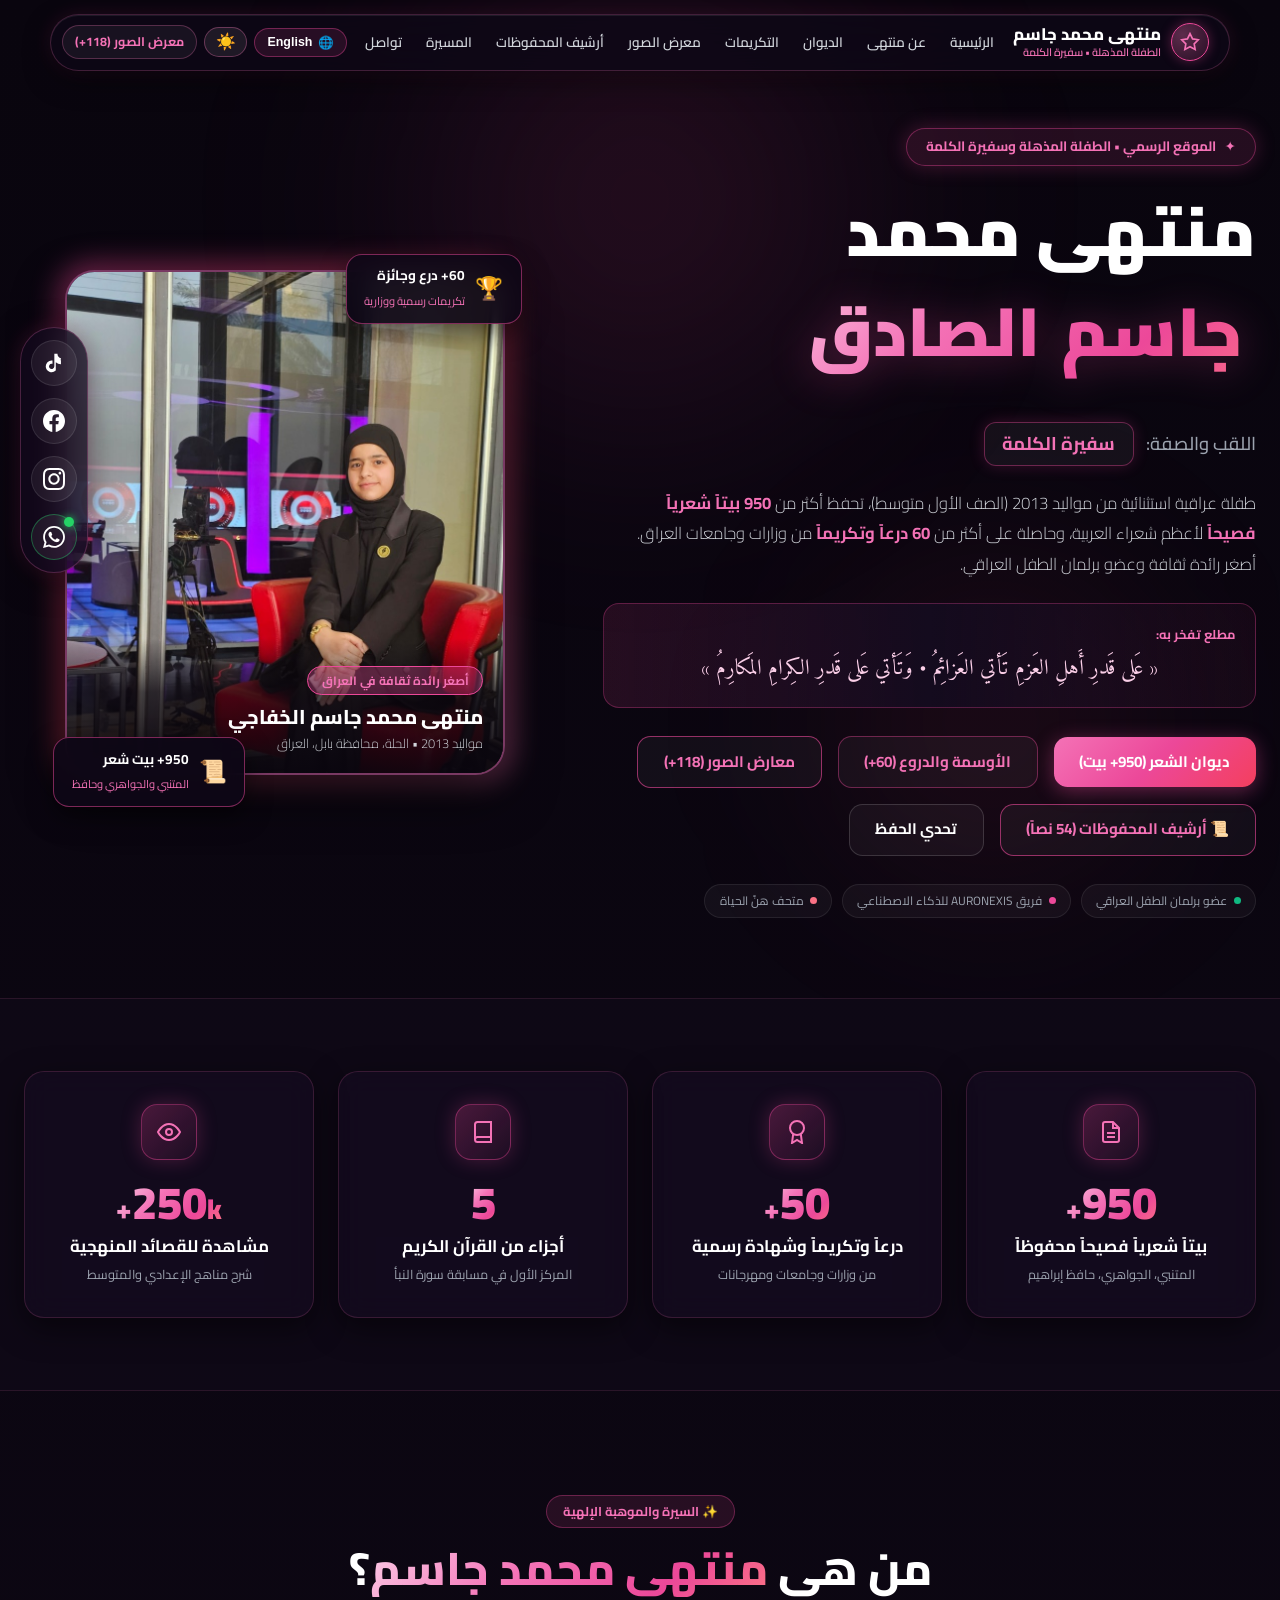
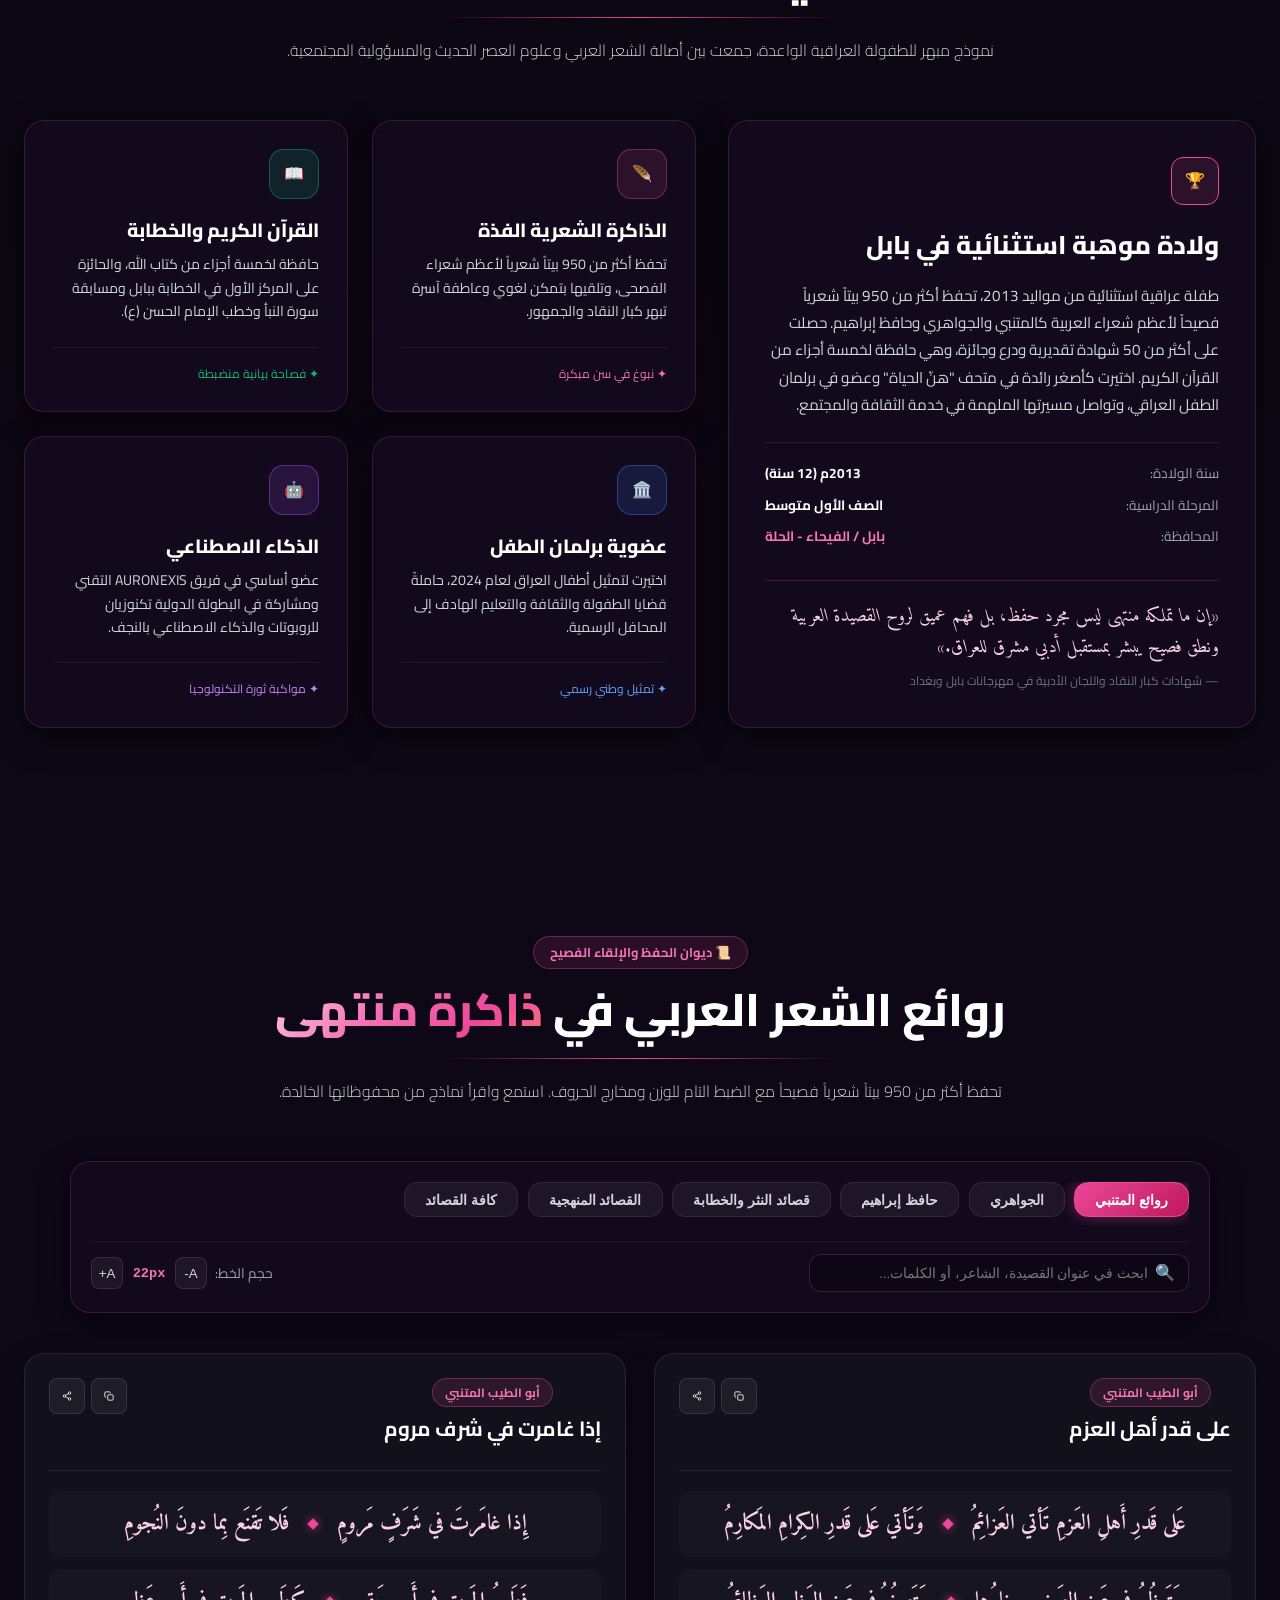
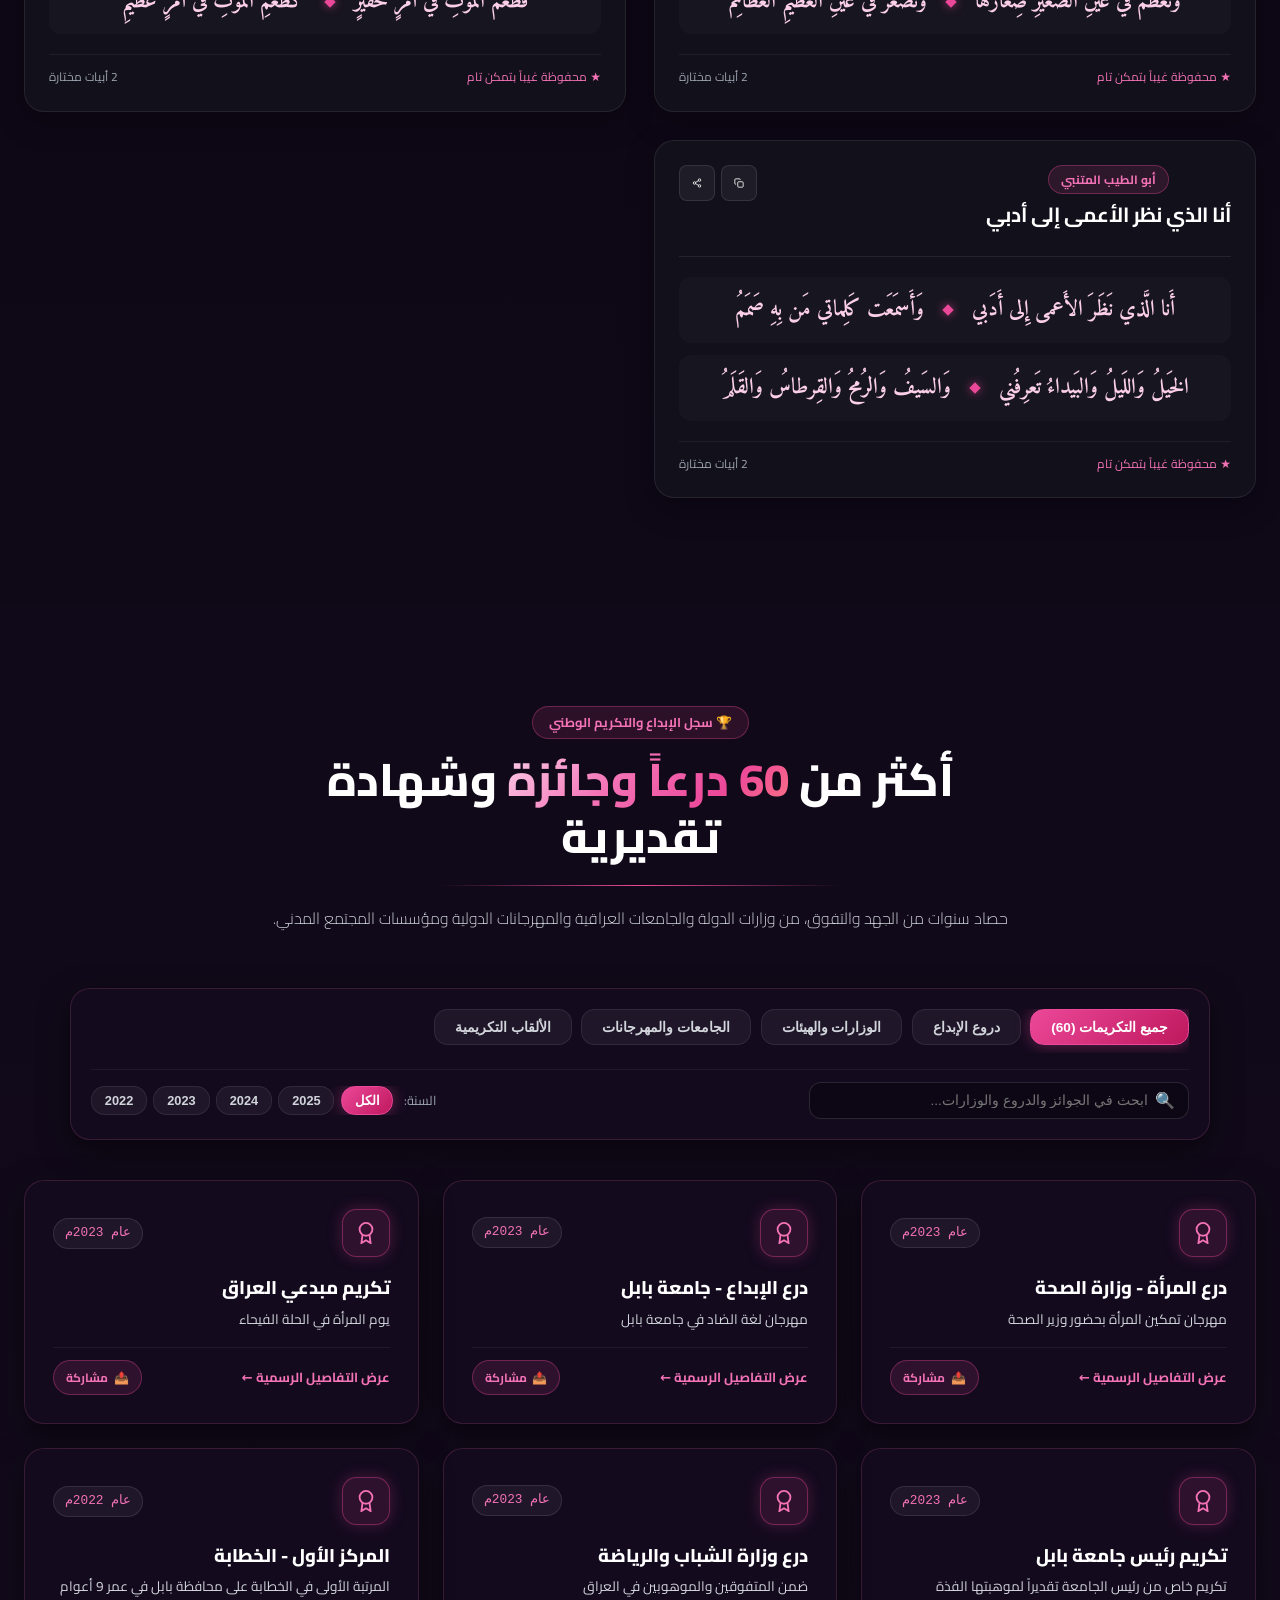
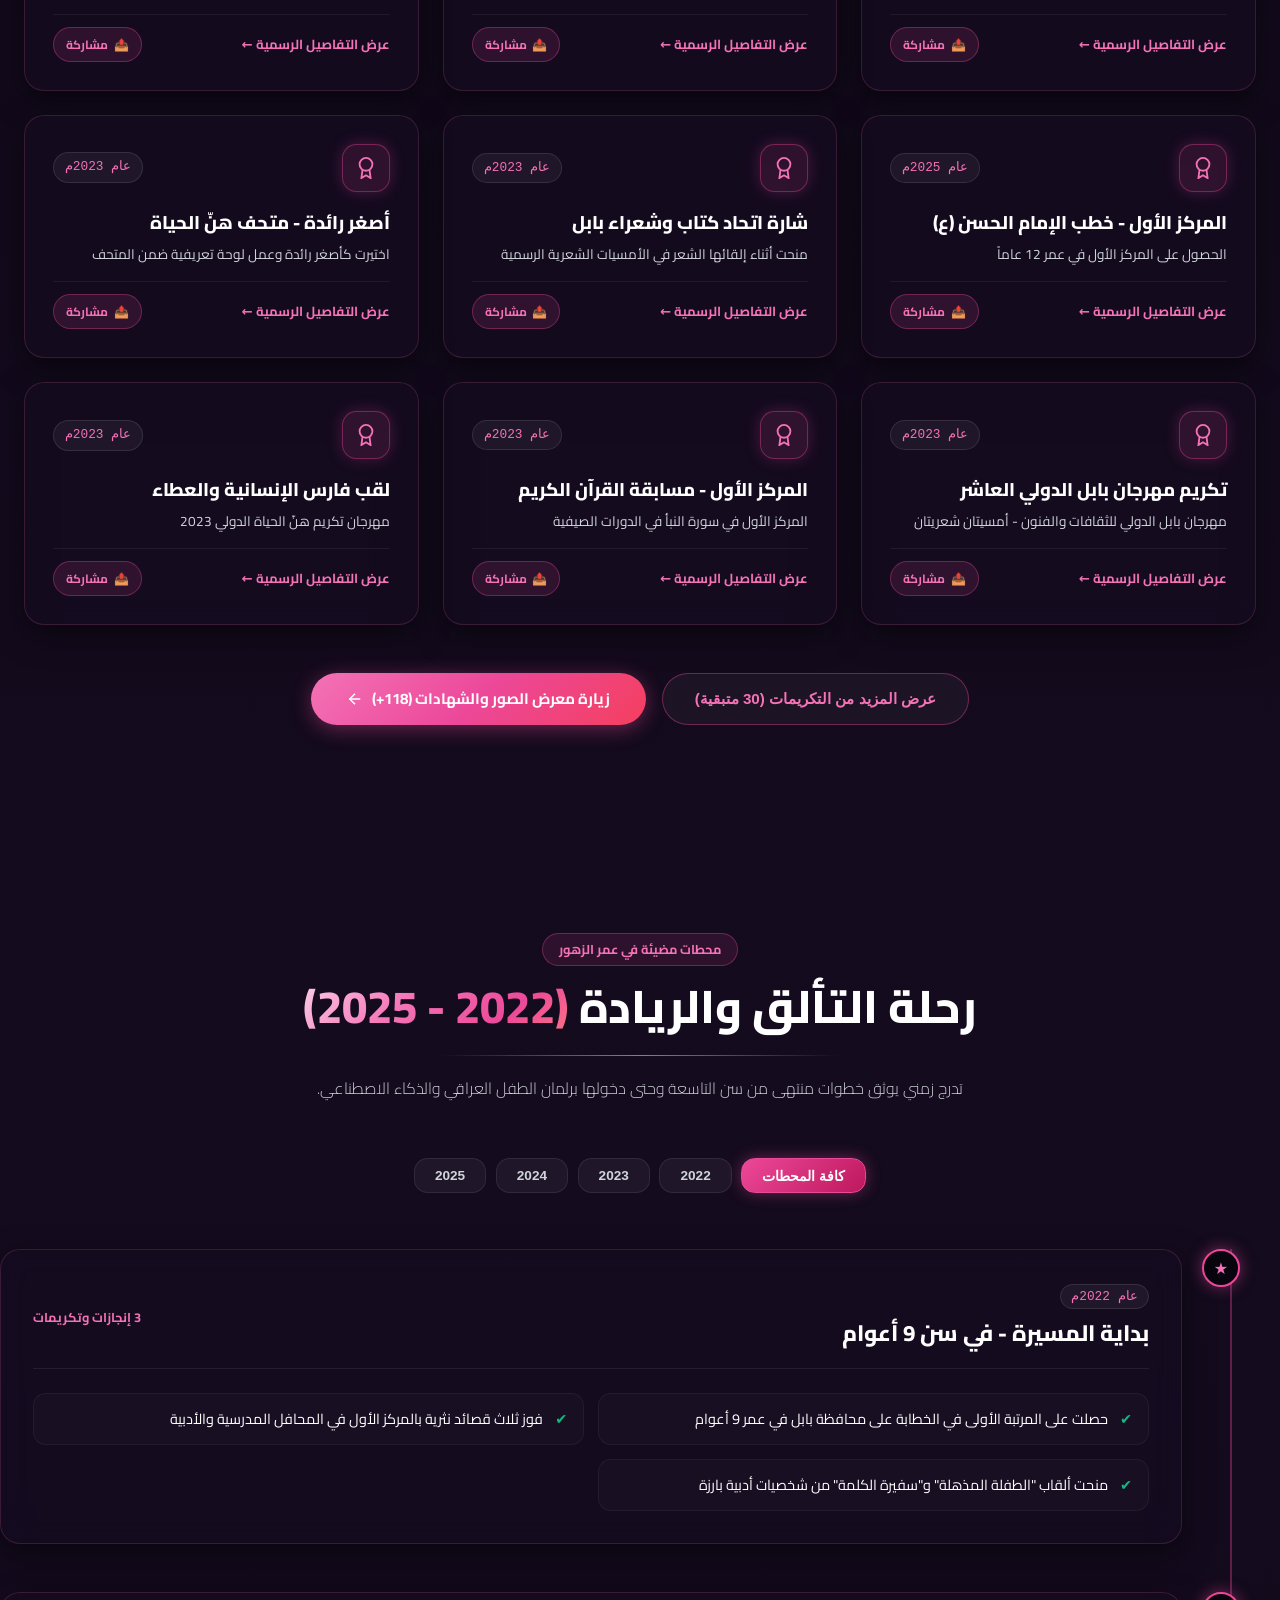
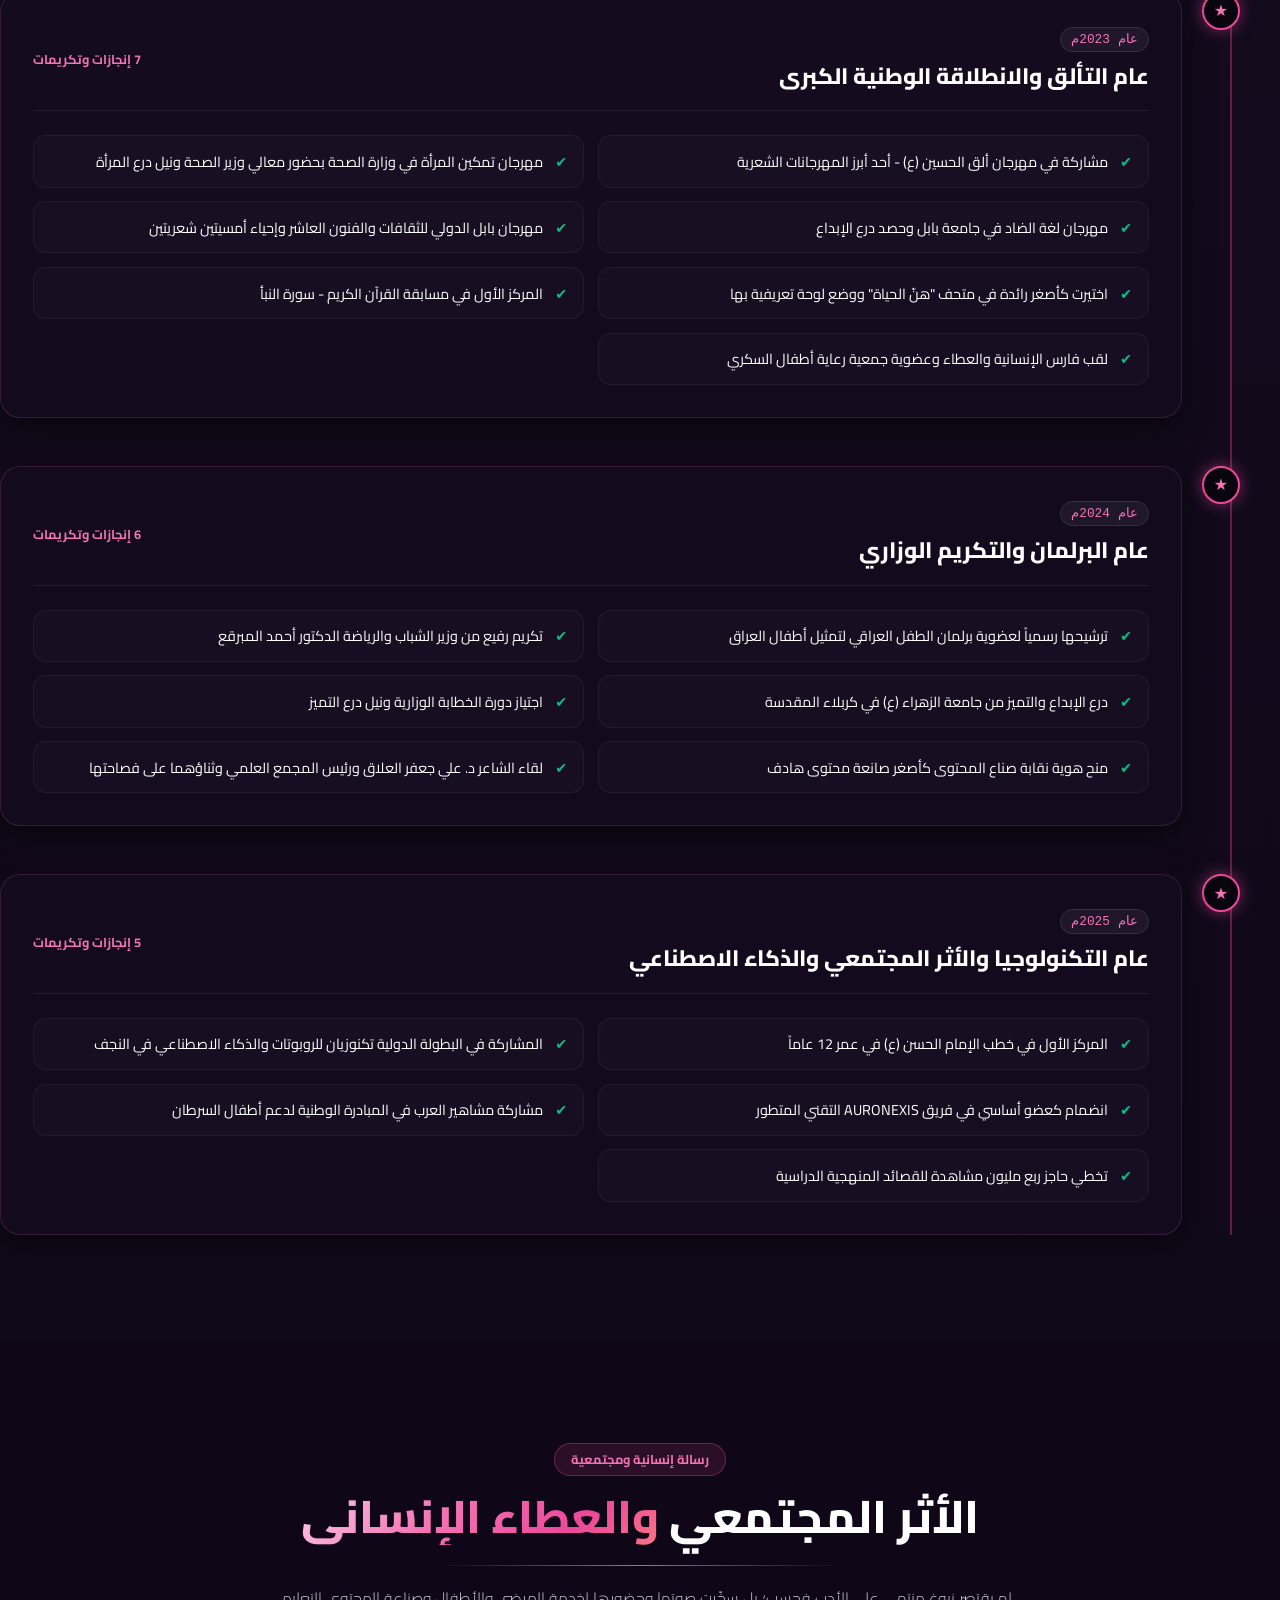
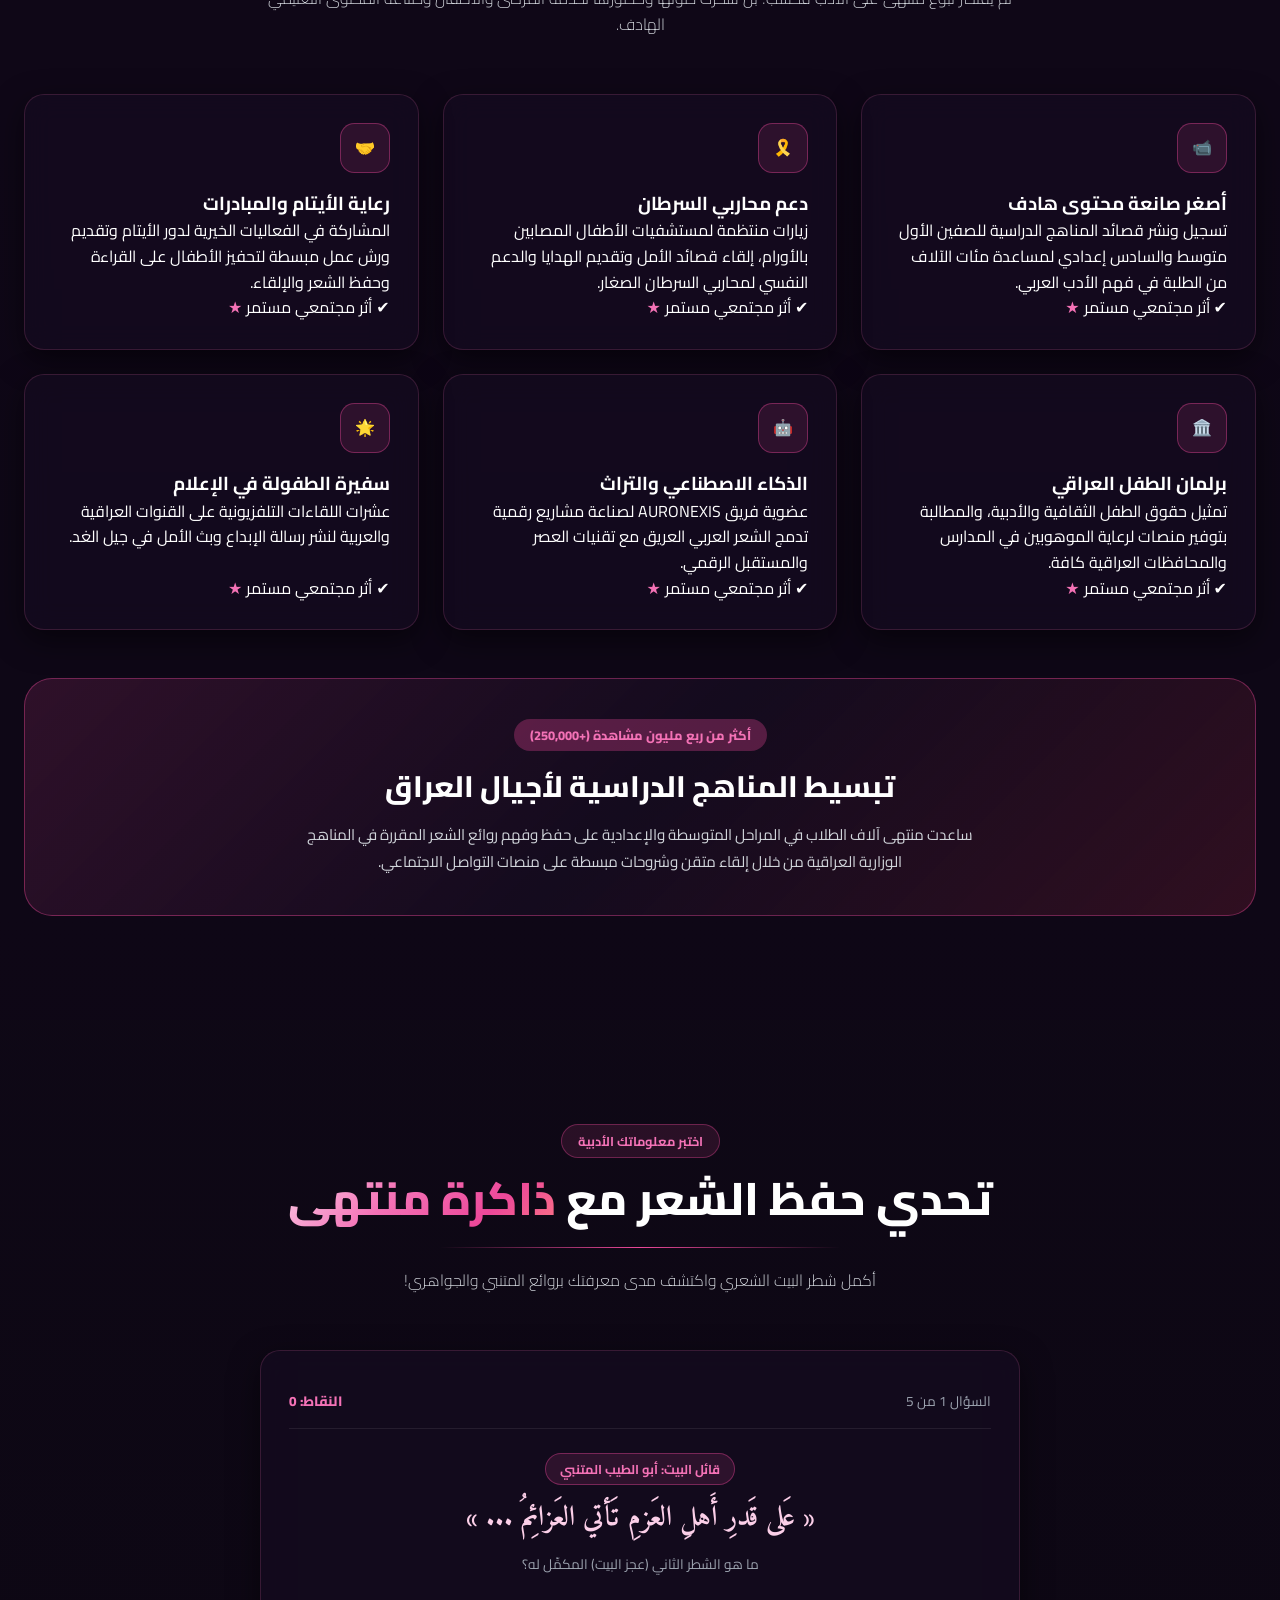
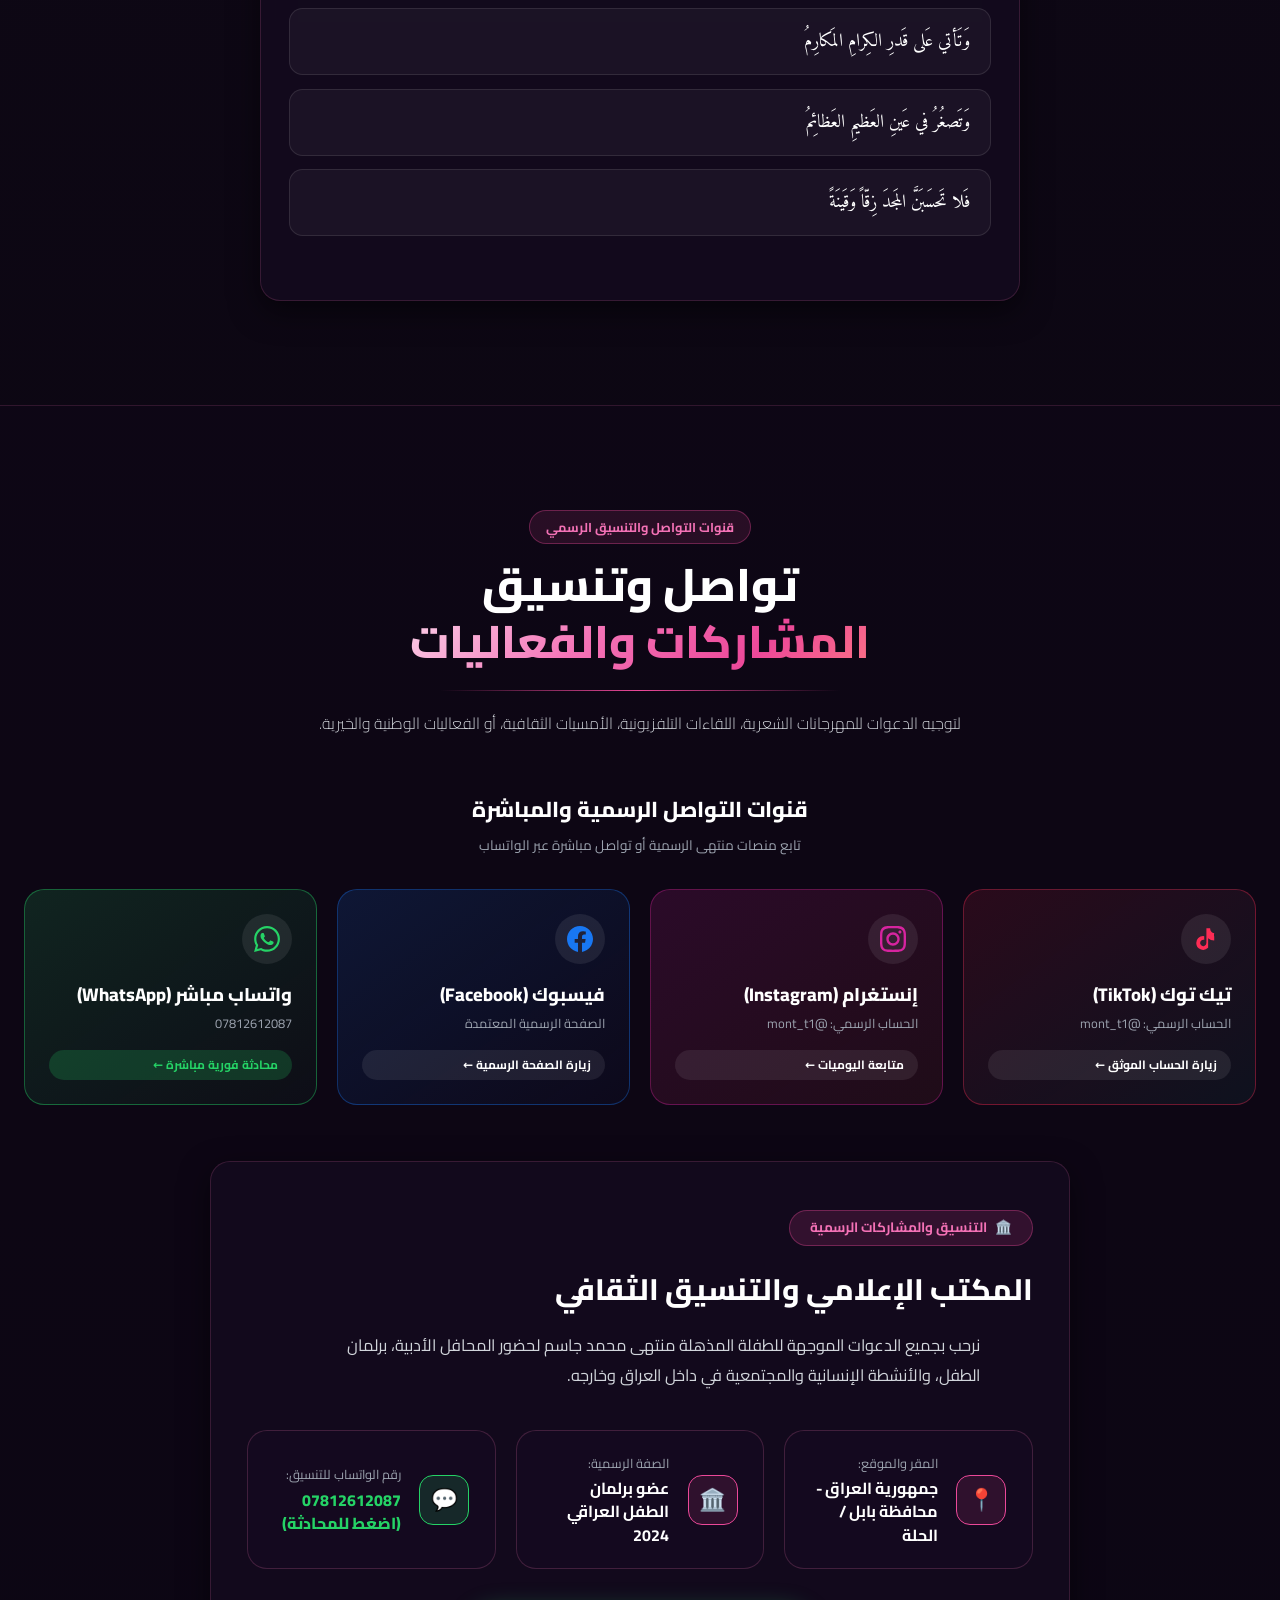
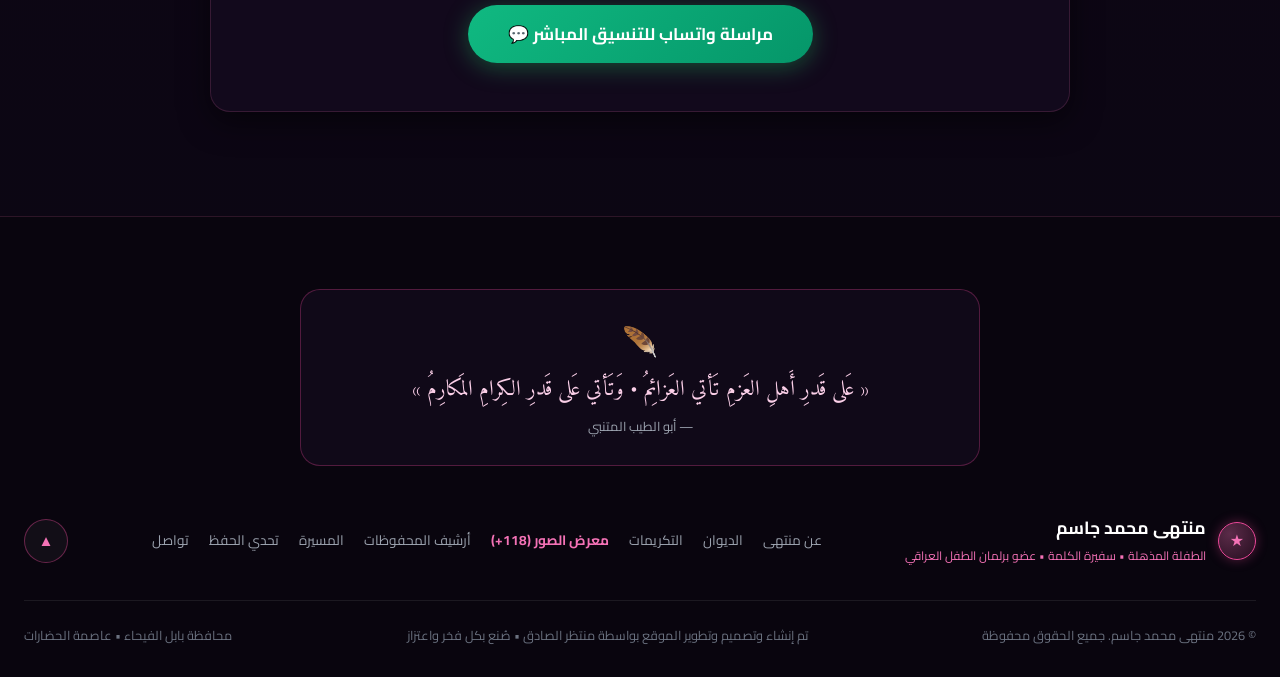
==== index.html @ 086687f8 "Initial commit: Muntaha Mohammed Jasim portfolio website" ====
<!DOCTYPE html>
<html lang="ar" dir="rtl">
<head>
  <meta charset="UTF-8" />
  <meta name="viewport" content="width=device-width, initial-scale=1.0" />
  <meta name="theme-color" content="#ec4899" />
  <meta name="description" content="الموقع الرسمي للطفلة المذهلة وسفيرة الكلمة منتهى محمد جاسم - شاعرة ومفصحة وخطيبة وعضو برلمان الطفل العراقي." />
  <title>منتهى محمد جاسم | الطفلة المذهلة وسفيرة الكلمة</title>

  <!-- Google Fonts: Cairo & Amiri -->
  <link rel="preconnect" href="https://fonts.googleapis.com">
  <link rel="preconnect" href="https://fonts.gstatic.com" crossorigin>
  <link href="https://fonts.googleapis.com/css2?family=Amiri:ital,wght@0,400;0,700;1,400;1,700&family=Cairo:wght@300;400;500;600;700;800;900&display=swap" rel="stylesheet">

  <!-- Main Stylesheet (Vanilla CSS) -->
  <link rel="stylesheet" href="./css/style.css" />
</head>
<body>

  <!-- ==========================================
       Sticky / Floating Social Dock (أزرار التواصل الثابتة)
       ========================================== -->
  <aside class="floating-social-dock" aria-label="أزرار التواصل الاجتماعي الثابتة">
    <!-- TikTok -->
    <a href="https://www.tiktok.com/@mont_t1?_r=1&_t=ZS-9B1Lke0ZoxQ" target="_blank" rel="noopener noreferrer" class="social-dock-btn tiktok" aria-label="تيك توك">
      <svg viewBox="0 0 24 24">
        <path d="M19.59 6.69a4.83 4.83 0 0 1-3.77-4.25V2h-3.45v13.67a2.89 2.89 0 0 1-5.2 1.74 2.89 2.89 0 0 1 2.31-4.64c.298-.002.595.042.88.13V9.4a6.33 6.33 0 0 0-1-.08A6.34 6.34 0 0 0 3 15.66a6.34 6.34 0 0 0 10.86 4.43c.04-.04.08-.07.11-.11V11.2a8.16 8.16 0 0 0 5.62 2.21v-3.48a4.85 4.85 0 0 1 0-3.24Z"/>
      </svg>
      <span class="tooltip">تيك توك @mont_t1</span>
    </a>

    <!-- Facebook -->
    <a href="https://www.facebook.com/share/1BedPrKoaZ/" target="_blank" rel="noopener noreferrer" class="social-dock-btn facebook" aria-label="فيسبوك">
      <svg viewBox="0 0 24 24">
        <path d="M24 12.073c0-6.627-5.373-12-12-12s-12 5.373-12 12c0 5.99 4.388 10.954 10.125 11.854v-8.385H7.078v-3.47h3.047V9.43c0-3.007 1.792-4.669 4.533-4.669 1.312 0 2.686.235 2.686.235v2.953H15.83c-1.491 0-1.956.925-1.956 1.874v2.25h3.328l-.532 3.47h-2.796v8.385C19.612 23.027 24 18.062 24 12.073z"/>
      </svg>
      <span class="tooltip">الصفحة الرسمية على فيسبوك</span>
    </a>

    <!-- Instagram -->
    <a href="https://www.instagram.com/mont_t1?vrfl=MWF3cDdweTcxbm1w" target="_blank" rel="noopener noreferrer" class="social-dock-btn instagram" aria-label="إنستغرام">
      <svg viewBox="0 0 24 24">
        <path d="M12 2.163c3.204 0 3.584.012 4.85.07 3.252.148 4.771 1.691 4.919 4.919.058 1.265.069 1.645.069 4.849 0 3.205-.012 3.584-.069 4.849-.149 3.225-1.664 4.771-4.919 4.919-1.266.058-1.644.07-4.85.07-3.204 0-3.584-.012-4.849-.07-3.26-.149-4.771-1.699-4.919-4.92-.058-1.265-.07-1.644-.07-4.849 0-3.204.013-3.583.07-4.849.149-3.227 1.664-4.771 4.919-4.919 1.266-.057 1.645-.069 4.849-.069zm0-2.163c-3.259 0-3.667.014-4.947.072-4.358.2-6.78 2.618-6.98 6.98-.059 1.281-.073 1.689-.073 4.948 0 3.259.014 3.668.072 4.948.2 4.358 2.618 6.78 6.98 6.98 1.281.058 1.689.072 4.948.072 3.259 0 3.668-.014 4.948-.072 4.354-.2 6.782-2.618 6.979-6.98.059-1.28.073-1.689.073-4.948 0-3.259-.014-3.667-.072-4.947-.196-4.354-2.617-6.78-6.979-6.98-1.281-.059-1.69-.073-4.949-.073zm0 5.838c-3.403 0-6.162 2.759-6.162 6.162s2.759 6.163 6.162 6.163 6.162-2.759 6.162-6.163c0-3.403-2.759-6.162-6.162-6.162zm0 10.162c-2.209 0-4-1.79-4-4 0-2.209 1.791-4 4-4s4 1.791 4 4c0 2.21-1.791 4-4 4zm6.406-11.845c-.796 0-1.441.645-1.441 1.44s.645 1.44 1.441 1.44c.795 0 1.439-.645 1.439-1.44s-.644-1.44-1.439-1.44z"/>
      </svg>
      <span class="tooltip">إنستغرام @mont_t1</span>
    </a>

    <!-- WhatsApp -->
    <a href="https://wa.me/9647812612087" target="_blank" rel="noopener noreferrer" class="social-dock-btn whatsapp" aria-label="واتساب">
      <svg viewBox="0 0 24 24">
        <path d="M.057 24l1.687-6.163c-1.041-1.804-1.588-3.849-1.587-5.946.003-6.556 5.338-11.891 11.893-11.891 3.181.001 6.167 1.24 8.413 3.488 2.245 2.248 3.481 5.236 3.48 8.414-.003 6.557-5.338 11.892-11.893 11.892-1.99-.001-3.951-.5-5.688-1.448l-6.305 1.654zm6.597-3.807c1.676.995 3.276 1.591 5.392 1.592 5.448 0 9.886-4.434 9.889-9.885.002-5.462-4.415-9.89-9.881-9.892-5.452 0-9.887 4.434-9.889 9.884-.001 2.225.651 3.891 1.746 5.634l-.999 3.648 3.742-.981zm11.387-5.464c-.074-.124-.272-.198-.57-.347-.297-.149-1.758-.868-2.031-.967-.272-.099-.47-.149-.669.149-.198.297-.768.967-.941 1.165-.173.198-.347.223-.644.074-.297-.149-1.255-.462-2.39-1.475-.883-.788-1.48-1.761-1.653-2.059-.173-.297-.018-.458.13-.606.134-.133.297-.347.446-.521.151-.172.2-.296.3-.495.099-.198.05-.372-.025-.521-.075-.148-.669-1.611-.916-2.206-.242-.579-.487-.501-.669-.51l-.57-.01c-.198 0-.52.074-.792.372s-1.04 1.016-1.04 2.479 1.065 2.876 1.213 3.074c.149.198 2.095 3.2 5.076 4.487.709.306 1.263.489 1.694.626.712.226 1.36.194 1.872.118.571-.085 1.758-.719 2.006-1.413.248-.695.248-1.29.173-1.414z"/>
      </svg>
      <span class="tooltip">واتساب مباشر (07812612087)</span>
    </a>
  </aside>

  <!-- ==========================================
       Header / Navbar (Modern, Neat & Compact)
       ========================================== -->
  <header class="navbar" id="main-navbar">
    <div class="container nav-container">
      <!-- Brand Logo -->
      <a href="#hero" class="nav-brand">
        <div class="brand-icon">
          <svg width="20" height="20" viewBox="0 0 24 24" fill="none" stroke="currentColor" stroke-width="2">
            <path d="M12 2l3.09 6.26L22 9.27l-5 4.87 1.18 6.88L12 17.77l-6.18 3.25L7 14.14 2 9.27l6.91-1.01L12 2z"></path>
          </svg>
        </div>
        <div>
          <span class="brand-title" data-i18n="brand_title">منتهى محمد جاسم</span>
          <span class="brand-sub" data-i18n="brand_sub">الطفلة المذهلة • سفيرة الكلمة</span>
        </div>
      </a>

      <!-- Desktop Navigation Menu (Neat & Concise) -->
      <nav>
        <ul class="nav-menu">
          <li><a href="#hero" class="nav-link" data-i18n="nav_home">الرئيسية</a></li>
          <li><a href="#about" class="nav-link" data-i18n="nav_about">عن منتهى</a></li>
          <li><a href="#poetry" class="nav-link" data-i18n="nav_poetry">الديوان</a></li>
          <li><a href="#awards" class="nav-link" data-i18n="nav_awards">التكريمات</a></li>
          <li><a href="gallery.html" class="nav-link nav-link-highlight" data-i18n="nav_gallery">معرض الصور</a></li>
          <li><a href="memory.html" class="nav-link" data-i18n="nav_memory">أرشيف المحفوظات</a></li>
          <li><a href="#timeline" class="nav-link" data-i18n="nav_timeline">المسيرة</a></li>
          <li><a href="#contact" class="nav-link" data-i18n="nav_contact">تواصل</a></li>
        </ul>
      </nav>

      <!-- Nav Actions (Theme Toggle, Language Toggle & Drawer) -->
      <div class="nav-actions">
        <button id="mobile-menu-toggle" class="menu-toggle" aria-label="أقسام الموقع" data-i18n-title="nav_sections_btn">
          <svg width="18" height="18" viewBox="0 0 24 24" fill="none" stroke="currentColor" stroke-width="2.2" stroke-linecap="round" stroke-linejoin="round">
            <line x1="3" y1="12" x2="21" y2="12"></line>
            <line x1="3" y1="6" x2="21" y2="6"></line>
            <line x1="3" y1="18" x2="21" y2="18"></line>
          </svg>
          <span class="menu-toggle-label" data-i18n="nav_sections_btn">الأقسام</span>
        </button>
        <button id="lang-toggle-btn" class="nav-control-pill lang-btn" title="تبديل اللغة / Switch Language" data-i18n-title="lang_btn_title">
          <span>🌐</span>
          <span id="lang-label" data-i18n="lang_btn_text">English</span>
        </button>
        <button id="theme-toggle-btn" class="nav-control-pill theme-btn" title="تبديل المظهر (نهاري / ليلي)" aria-label="تبديل الوضع النهاري والليلي">
          <span id="theme-icon">☀️</span>
        </button>
        <a href="gallery.html" class="nav-control-pill quick-gallery-pill" data-i18n="quick_gallery_cta">
          معرض الصور (118+)
        </a>
      </div>
    </div>

    <!-- Mobile Drawer -->
    <div class="mobile-drawer" id="mobile-drawer">
      <div class="mobile-drawer-header">
        <span class="mobile-drawer-title" data-i18n="nav_sections_title">فهرس أقسام الموقع</span>
        <button id="mobile-drawer-close" class="mobile-drawer-close-btn" aria-label="إغلاق القائمة">✕</button>
      </div>
      <a href="#hero" class="nav-link" data-i18n="nav_home">الرئيسية</a>
      <a href="#about" class="nav-link" data-i18n="nav_about">عن منتهى</a>
      <a href="#poetry" class="nav-link" data-i18n="nav_poetry">الديوان</a>
      <a href="#awards" class="nav-link" data-i18n="nav_awards">التكريمات</a>
      <a href="gallery.html" class="nav-link nav-link-highlight" data-i18n="nav_gallery">معرض الصور (118+)</a>
      <a href="memory.html" class="nav-link" data-i18n="nav_memory">أرشيف المحفوظات</a>
      <a href="#timeline" class="nav-link" data-i18n="nav_timeline">المسيرة</a>
      <a href="#impact" class="nav-link" data-i18n="nav_impact">الأثر</a>
      <a href="#quiz" class="nav-link" data-i18n="nav_quiz">تحدي الحفظ</a>
      <a href="#contact" class="nav-link" data-i18n="nav_contact">تواصل</a>
      <div class="mobile-drawer-footer" style="display: flex; gap: 0.5rem; margin-top: 0.75rem; padding-top: 0.75rem; border-top: 1px solid rgba(255,255,255,0.08);">
        <button id="mobile-theme-toggle-btn" class="nav-control-pill theme-btn" style="flex: 1; justify-content: center;">
          <span class="theme-icon">☀️</span>
          <span data-i18n="mobile_theme_label">المظهر</span>
        </button>
        <button id="mobile-lang-toggle-btn" class="nav-control-pill lang-btn" style="flex: 1; justify-content: center;">
          <span>🌐</span>
          <span id="mobile-lang-label">English</span>
        </button>
      </div>
    </div>
  </header>

  <!-- ==========================================
       Hero Section (الواجهة الرئيسية بالصورة الجديدة)
       ========================================== -->
  <section class="hero-section" id="hero">
    <div class="glow-flare glow-flare-1"></div>
    <div class="glow-flare glow-flare-2"></div>

    <div class="container hero-grid">
      <!-- Right Column: Narrative & Hook -->
      <div class="hero-content">
        <div class="hero-badge">
          <span>✦</span>
          <span data-i18n="hero_badge">الموقع الرسمي • الطفلة المذهلة وسفيرة الكلمة</span>
        </div>

        <h1 class="hero-name">
          <span style="display: block;" data-i18n="hero_name_first">منتهى محمد</span>
          <span class="pink-gradient-text hero-title-highlight" style="display: inline-block;">
            <span data-i18n="hero_name_jasim">جاسم</span>
            <span class="name-part-sadiq" data-i18n="hero_name_sadiq">الصادق</span>
          </span>
        </h1>

        <!-- Rotating Title Pill -->
        <div class="title-rotating-box">
          <span style="color: var(--text-gray-400); font-weight: 500;" data-i18n="hero_title_label">اللقب والصفة:</span>
          <span class="rotating-pill" id="rotating-hero-title">الطفلة المذهلة</span>
        </div>

        <p class="hero-narrative" data-i18n="hero_narrative">
          طفلة عراقية استثنائية من مواليد 2013 (الصف الأول متوسط)، تحفظ أكثر من <strong style="color: var(--pink-light);">950 بيتاً شعرياً فصيحاً</strong> لأعظم شعراء العربية، وحاصلة على أكثر من <strong style="color: var(--pink-light);">50 درعاً وتكريماً</strong> من وزارات وجامعات العراق. أصغر رائدة ثقافة وعضو برلمان الطفل العراقي.
        </p>

        <!-- Poetic Hook Box (Audio preview removed per user request) -->
        <div class="verse-hook-box">
          <div class="verse-hook-top">
            <span data-i18n="hero_verse_hook">📜 مطلع تفخر به:</span>
          </div>
          <p class="verse-text-preview font-amiri">
            « عَلى قَدرِ أَهلِ العَزمِ تَأتي العَزائِمُ • وَتَأتي عَلى قَدرِ الكِرامِ المَكارِمُ »
          </p>
        </div>

        <!-- Hero Actions -->
        <div class="hero-cta-group">
          <a href="#poetry" class="btn btn-primary">
            <span data-i18n="hero_btn_poetry">📖 ديوان الشعر (950+ بيت)</span>
          </a>
          <a href="#awards" class="btn btn-outline">
            <span data-i18n="hero_btn_awards">🏆 الأوسمة والدروع (60+)</span>
          </a>
          <a href="gallery.html" class="btn btn-outline" style="border-color: rgba(236,72,153,0.6);">
            <span data-i18n="hero_btn_gallery">🖼️ معارض الصور (118+)</span>
          </a>
          <a href="memory.html" class="btn btn-outline" style="border-color: rgba(236,72,153,0.6);">
            <span data-i18n="hero_btn_memory">📜 أرشيف المحفوظات (54 نصاً)</span>
          </a>
          <a href="#quiz" class="btn btn-outline" style="border-color: rgba(255,255,255,0.15); color: #fff;">
            <span data-i18n="hero_btn_quiz">★ تحدي الحفظ</span>
          </a>
        </div>

        <!-- Micro Badges -->
        <div class="hero-micro-badges">
          <span class="micro-badge"><span class="dot emerald"></span> <span data-i18n="badge_parliament">عضو برلمان الطفل العراقي</span></span>
          <span class="micro-badge"><span class="dot"></span> <span data-i18n="badge_ai">فريق AURONEXIS للذكاء الاصطناعي</span></span>
          <span class="micro-badge"><span class="dot rose"></span> <span data-i18n="badge_museum">متحف هنّ الحياة</span></span>
        </div>
      </div>

      <!-- Left Column: Studio Photo (Hero Image) -->
      <div class="hero-image-wrapper">
        <div class="image-glow-ring"></div>
        <div class="image-frame-card">
          <!-- The New Studio Photo Provided by User -->
          <img src="./muntaha_hero.jpg" alt="منتهى محمد جاسم - الطفلة المذهلة" class="hero-portrait-img" id="hero-img" data-i18n-alt="hero_img_alt" />

          <!-- Bottom Card Badge Overlay -->
          <div class="portrait-overlay-badge">
            <span style="display: inline-block; padding: 0.25rem 0.85rem; border-radius: 9999px; background: rgba(236,72,153,0.3); border: 1px solid var(--pink-primary); color: var(--pink-light); font-size: 0.75rem; font-weight: 700; margin-bottom: 0.35rem;" data-i18n="hero_card_tag">
              أصغر رائدة ثقافة في العراق
            </span>
            <h3 style="font-size: 1.25rem; font-weight: 800; color: #fff;" data-i18n="hero_card_name">منتهى محمد جاسم الخفاجي</h3>
            <p style="font-size: 0.8rem; color: var(--text-gray-300); font-weight: 300;" data-i18n="hero_card_sub">مواليد 2013 • الحلة، محافظة بابل، العراق</p>
          </div>
        </div>

        <!-- Floating Badge Top Right -->
        <div class="floating-achievement top-right">
          <span style="font-size: 1.4rem;">🏆</span>
          <div style="text-align: right;">
            <strong style="display: block; font-size: 0.85rem; color: #fff;" data-i18n="hero_badge_awards">60+ درع وجائزة</strong>
            <span style="font-size: 0.7rem; color: var(--pink-light);" data-i18n="hero_badge_awards_sub">تكريمات رسمية ووزارية</span>
          </div>
        </div>

        <!-- Floating Badge Bottom Left (Positioned lower to prevent overlap) -->
        <div class="floating-achievement bottom-left">
          <span style="font-size: 1.4rem;">📜</span>
          <div style="text-align: right;">
            <strong style="display: block; font-size: 0.85rem; color: #fff;" data-i18n="hero_badge_verses">950+ بيت شعر</strong>
            <span style="font-size: 0.7rem; color: var(--pink-light);" data-i18n="hero_badge_verses_sub">المتنبي والجواهري وحافظ</span>
          </div>
        </div>
      </div>
    </div>
  </section>

  <!-- ==========================================
       Stats Counter Section (الإحصائيات بالأرقام)
       ========================================== -->
  <section class="stats-section" id="stats">
    <div class="container">
      <div class="stats-grid">
        <!-- Stat 1 -->
        <div class="glass-card stat-card">
          <div class="stat-icon-wrapper">
            <svg width="24" height="24" viewBox="0 0 24 24" fill="none" stroke="currentColor" stroke-width="2">
              <path d="M14 2H6a2 2 0 0 0-2 2v16a2 2 0 0 0 2 2h12a2 2 0 0 0 2-2V8z"></path>
              <polyline points="14 2 14 8 20 8"></polyline>
              <line x1="16" y1="13" x2="8" y2="13"></line>
              <line x1="16" y1="17" x2="8" y2="17"></line>
            </svg>
          </div>
          <div class="stat-number pink-gradient-text">
            <span id="stat-num-0">0</span><span class="stat-suffix">+</span>
          </div>
          <h4 class="stat-label" data-i18n="stat_0_label">بيت شعري فصيح محفوظ</h4>
          <p class="stat-sublabel" data-i18n="stat_0_sub">المتنبي، الجواهري، حافظ إبراهيم</p>
        </div>

        <!-- Stat 2 -->
        <div class="glass-card stat-card">
          <div class="stat-icon-wrapper">
            <svg width="24" height="24" viewBox="0 0 24 24" fill="none" stroke="currentColor" stroke-width="2">
              <circle cx="12" cy="8" r="7"></circle>
              <polyline points="8.21 13.89 7 23 12 20 17 23 15.79 13.88"></polyline>
            </svg>
          </div>
          <div class="stat-number pink-gradient-text">
            <span id="stat-num-1">0</span><span class="stat-suffix">+</span>
          </div>
          <h4 class="stat-label" data-i18n="stat_1_label">شهادة تقديرية ودرع وجائزة</h4>
          <p class="stat-sublabel" data-i18n="stat_1_sub">من وزارات وجامعات ومهرجانات</p>
        </div>

        <!-- Stat 3 -->
        <div class="glass-card stat-card">
          <div class="stat-icon-wrapper">
            <svg width="24" height="24" viewBox="0 0 24 24" fill="none" stroke="currentColor" stroke-width="2">
              <path d="M4 19.5A2.5 2.5 0 0 1 6.5 17H20"></path>
              <path d="M6.5 2H20v20H6.5A2.5 2.5 0 0 1 4 19.5v-15A2.5 2.5 0 0 1 6.5 2z"></path>
            </svg>
          </div>
          <div class="stat-number pink-gradient-text">
            <span id="stat-num-2">0</span>
          </div>
          <h4 class="stat-label" data-i18n="stat_2_label">أجزاء من القرآن الكريم</h4>
          <p class="stat-sublabel" data-i18n="stat_2_sub">المركز الأول في مسابقة سورة النبأ</p>
        </div>

        <!-- Stat 4 -->
        <div class="glass-card stat-card">
          <div class="stat-icon-wrapper">
            <svg width="24" height="24" viewBox="0 0 24 24" fill="none" stroke="currentColor" stroke-width="2">
              <path d="M1 12s4-8 11-8 11 8 11 8-4 8-11 8-11-8-11-8z"></path>
              <circle cx="12" cy="12" r="3"></circle>
            </svg>
          </div>
          <div class="stat-number pink-gradient-text">
            <span id="stat-num-3">0</span><span class="stat-suffix">k+</span>
          </div>
          <h4 class="stat-label" data-i18n="stat_3_label">مشاهدة للقصائد المنهجية</h4>
          <p class="stat-sublabel" data-i18n="stat_3_sub">شرح مناهج الإعدادي والمتوسط</p>
        </div>
      </div>
    </div>
  </section>

  <!-- ==========================================
       About & Bio Section (السيرة والموهبة)
       ========================================== -->
  <section class="bio-section" id="about">
    <div class="container">
      <div class="section-header">
        <div class="section-badge" data-i18n="about_badge">✨ السيرة والموهبة الإلهية</div>
        <h2 class="section-title" data-i18n="about_title">من هي <span class="pink-gradient-text">منتهى محمد جاسم</span>؟</h2>
        <div class="section-divider"></div>
        <p class="section-desc" data-i18n="about_desc">نموذج مبهر للطفولة العراقية الواعدة، جمعت بين أصالة الشعر العربي وعلوم العصر الحديث والمسؤولية المجتمعية.</p>
      </div>

      <div class="bio-grid">
        <!-- Story Narrative Card -->
        <div class="glass-card narrative-card">
          <div>
            <div style="width: 48px; height: 48px; border-radius: 12px; background: var(--pink-soft); border: 1px solid var(--pink-primary); display: flex; align-items: center; justify-content: center; color: var(--pink-light); margin-bottom: 1.25rem;">
              🏆
            </div>
            <h3 style="font-size: 1.6rem; font-weight: 800; color: #fff; margin-bottom: 1rem;" data-i18n="about_story_title">ولادة موهبة استثنائية في بابل</h3>
            <p style="color: var(--text-gray-300); font-size: 0.95rem; line-height: 1.8; margin-bottom: 1.5rem;" data-i18n="about_p1">
              طفلة عراقية استثنائية من مواليد 2013، تحفظ أكثر من 950 بيتاً شعرياً فصيحاً لأعظم شعراء العربية كالمتنبي والجواهري وحافظ إبراهيم. حصلت على أكثر من 50 شهادة تقديرية ودرع وجائزة، وهي حافظة لخمسة أجزاء من القرآن الكريم. اختيرت كأصغر رائدة في متحف "هنّ الحياة" وعضو في برلمان الطفل العراقي، وتواصل مسيرتها الملهمة في خدمة الثقافة والمجتمع.
            </p>
            <div style="border-top: 1px solid rgba(255,255,255,0.08); padding-top: 1.25rem; display: flex; flex-direction: column; gap: 0.6rem; font-size: 0.85rem; color: var(--text-gray-400);">
              <div style="display: flex; justify-content: space-between;"><span data-i18n="about_birth_label">سنة الولادة:</span><strong style="color: #fff;" data-i18n="about_birth_val">2013م (12 سنة)</strong></div>
              <div style="display: flex; justify-content: space-between;"><span data-i18n="about_grade_label">المرحلة الدراسية:</span><strong style="color: #fff;" data-i18n="about_grade_val">الصف الأول متوسط</strong></div>
              <div style="display: flex; justify-content: space-between;"><span data-i18n="about_prov_label">المحافظة:</span><strong style="color: var(--pink-light);" data-i18n="about_prov_val">بابل / الفيحاء - الحلة</strong></div>
            </div>
          </div>

          <div style="margin-top: 2rem; padding-top: 1.25rem; border-top: 1px solid rgba(236,72,153,0.25);">
            <p class="font-amiri" style="font-size: 1.15rem; color: var(--pink-blush); font-style: italic; line-height: 1.7;" data-i18n="about_quote">
              «إن ما تملكه منتهى ليس مجرد حفظ، بل فهم عميق لروح القصيدة العربية ونطق فصيح يبشر بمستقبل أدبي مشرق للعراق.»
            </p>
            <span style="font-size: 0.75rem; color: var(--text-gray-500); display: block; margin-top: 0.5rem;" data-i18n="about_quote_author">— شهادات كبار النقاد واللجان الأدبية في مهرجانات بابل وبغداد</span>
          </div>
        </div>

        <!-- 4 Pillars Grid -->
        <div class="pillars-grid">
          <!-- Pillar 1 -->
          <div class="glass-card pillar-card">
            <div>
              <div class="pillar-icon-box">🪶</div>
              <h4 class="pillar-title" data-i18n="pillar_1_title">الذاكرة الشعرية الفذة</h4>
              <p class="pillar-desc" data-i18n="pillar_1_desc">تحفظ أكثر من 950 بيتاً شعرياً لأعظم شعراء الفصحى، وتلقيها بتمكن لغوي وعاطفة آسرة تبهر كبار النقاد والجمهور.</p>
            </div>
            <div style="padding-top: 1rem; border-top: 1px solid rgba(255,255,255,0.06); font-size: 0.75rem; color: var(--pink-light);" data-i18n="pillar_1_badge">
              ✦ نبوغ في سن مبكرة
            </div>
          </div>

          <!-- Pillar 2 -->
          <div class="glass-card pillar-card">
            <div>
              <div class="pillar-icon-box" style="background: rgba(16,185,129,0.15); border-color: rgba(16,185,129,0.4); color: var(--emerald-accent);">📖</div>
              <h4 class="pillar-title" data-i18n="pillar_2_title">القرآن الكريم والخطابة</h4>
              <p class="pillar-desc" data-i18n="pillar_2_desc">حافظة لخمسة أجزاء من كتاب الله، والحائزة على المركز الأول في الخطابة ببابل ومسابقة سورة النبأ وخطب الإمام الحسن (ع).</p>
            </div>
            <div style="padding-top: 1rem; border-top: 1px solid rgba(255,255,255,0.06); font-size: 0.75rem; color: var(--emerald-accent);" data-i18n="pillar_2_badge">
              ✦ فصاحة بيانية منضبطة
            </div>
          </div>

          <!-- Pillar 3 -->
          <div class="glass-card pillar-card">
            <div>
              <div class="pillar-icon-box" style="background: rgba(59,130,246,0.15); border-color: rgba(59,130,246,0.4); color: #60a5fa;">🏛️</div>
              <h4 class="pillar-title" data-i18n="pillar_3_title">عضوية برلمان الطفل</h4>
              <p class="pillar-desc" data-i18n="pillar_3_desc">اختيرت لتمثيل أطفال العراق لعام 2024، حاملةً قضايا الطفولة والثقافة والتعليم الهادف إلى المحافل الرسمية.</p>
            </div>
            <div style="padding-top: 1rem; border-top: 1px solid rgba(255,255,255,0.06); font-size: 0.75rem; color: #60a5fa;" data-i18n="pillar_3_badge">
              ✦ تمثيل وطني رسمي
            </div>
          </div>

          <!-- Pillar 4 -->
          <div class="glass-card pillar-card">
            <div>
              <div class="pillar-icon-box" style="background: rgba(168,85,247,0.15); border-color: rgba(168,85,247,0.4); color: #c084fc;">🤖</div>
              <h4 class="pillar-title" data-i18n="pillar_4_title">الذكاء الاصطناعي</h4>
              <p class="pillar-desc" data-i18n="pillar_4_desc">عضو أساسي في فريق AURONEXIS التقني ومشاركة في البطولة الدولية تكنوزيان للروبوتات والذكاء الاصطناعي بالنجف.</p>
            </div>
            <div style="padding-top: 1rem; border-top: 1px solid rgba(255,255,255,0.06); font-size: 0.75rem; color: #c084fc;" data-i18n="pillar_4_badge">
              ✦ مواكبة ثورة التكنولوجيا
            </div>
          </div>
        </div>
      </div>
    </div>
  </section>

  <!-- ==========================================
       Poetry Diwan Section (ديوان الشعر الفصيح)
       ========================================== -->
  <section class="poetry-section" id="poetry">
    <div class="container">
      <div class="section-header">
        <div class="section-badge" data-i18n="poetry_badge">📜 ديوان الحفظ والإلقاء الفصيح</div>
        <h2 class="section-title" data-i18n="poetry_title">روائع الشعر العربي في <span class="pink-gradient-text">ذاكرة منتهى</span></h2>
        <div class="section-divider"></div>
        <p class="section-desc" data-i18n="poetry_desc">تحفظ أكثر من 950 بيتاً شعرياً فصيحاً مع الضبط التام للوزن ومخارج الحروف. استمع واقرأ نماذج من محفوظاتها الخالدة.</p>
      </div>

      <!-- Toolbar: Categories, Search, Font Scaler -->
      <div class="glass-card filter-toolbar">
        <div class="category-pills-row">
          <button class="category-pill active" data-poetry-cat="mutanabbi">روائع المتنبي</button>
          <button class="category-pill" data-poetry-cat="jawahiri">الجواهري</button>
          <button class="category-pill" data-poetry-cat="hafez">حافظ إبراهيم</button>
          <button class="category-pill" data-poetry-cat="prose">قصائد النثر والخطابة</button>
          <button class="category-pill" data-poetry-cat="curriculum">القصائد المنهجية</button>
          <button class="category-pill" data-poetry-cat="all">كافة القصائد</button>
        </div>

        <div class="toolbar-controls-row">
          <div class="search-input-box">
            <input type="text" id="poetry-search-input" placeholder="ابحث في عنوان القصيدة، الشاعر، أو الكلمات..." />
            <span class="search-icon">🔍</span>
          </div>

          <div class="font-scaler-box">
            <span>حجم الخط:</span>
            <button class="scaler-btn" id="font-dec-btn" title="تصغير الخط">A-</button>
            <span class="scaler-val" id="font-size-val">22px</span>
            <button class="scaler-btn" id="font-inc-btn" title="تكبير الخط">A+</button>
          </div>
        </div>
      </div>

      <!-- Poems Render Grid -->
      <div class="poems-grid" id="poems-grid"></div>
    </div>
  </section>

  <!-- ==========================================
       Awards & Certificates Section (الدروع والأوسمة)
       ========================================== -->
  <section class="awards-section" id="awards">
    <div class="container">
      <div class="section-header">
        <div class="section-badge" data-i18n="awards_badge">🏆 سجل الإبداع والتكريم الوطني</div>
        <h2 class="section-title" data-i18n="awards_title">أكثر من <span class="pink-gradient-text">50 درعاً وجائزة</span> وشهادة تقديرية</h2>
        <div class="section-divider"></div>
        <p class="section-desc" data-i18n="awards_desc">حصاد سنوات من الجهد والتفوق، من وزارات الدولة والجامعات العراقية والمهرجانات الدولية ومؤسسات المجتمع المدني.</p>
      </div>

      <!-- Awards Filter Toolbar -->
      <div class="glass-card filter-toolbar">
        <div class="category-pills-row">
          <button class="category-pill active" data-awards-cat="all" data-i18n="awards_cat_all">جميع التكريمات (50)</button>
          <button class="category-pill" data-awards-cat="shields" data-i18n="awards_cat_shields">دروع الإبداع</button>
          <button class="category-pill" data-awards-cat="ministries" data-i18n="awards_cat_ministries">الوزارات والهيئات</button>
          <button class="category-pill" data-awards-cat="festivals" data-i18n="awards_cat_festivals">الجامعات والمهرجانات</button>
          <button class="category-pill" data-awards-cat="honorary" data-i18n="awards_cat_honorary">الألقاب التكريمية</button>
        </div>

        <div class="toolbar-controls-row">
          <div class="search-input-box">
            <input type="text" id="awards-search-input" placeholder="ابحث في الجوائز والدروع والوزارات..." data-i18n-placeholder="awards_search_placeholder" />
            <span class="search-icon">🔍</span>
          </div>

          <div style="display: flex; align-items: center; gap: 0.4rem; overflow-x: auto;">
            <span style="font-size: 0.8rem; color: var(--text-gray-400); margin-left: 0.25rem;" data-i18n="year_label">السنة:</span>
            <button class="category-pill active" data-awards-year="all" style="padding: 0.35rem 0.8rem; font-size: 0.8rem;">الكل</button>
            <button class="category-pill" data-awards-year="2025" style="padding: 0.35rem 0.8rem; font-size: 0.8rem;">2025</button>
            <button class="category-pill" data-awards-year="2024" style="padding: 0.35rem 0.8rem; font-size: 0.8rem;">2024</button>
            <button class="category-pill" data-awards-year="2023" style="padding: 0.35rem 0.8rem; font-size: 0.8rem;">2023</button>
            <button class="category-pill" data-awards-year="2022" style="padding: 0.35rem 0.8rem; font-size: 0.8rem;">2022</button>
          </div>
        </div>
      </div>

      <!-- Awards Grid -->
      <div class="awards-grid" id="awards-grid"></div>

      <div style="text-align: center; margin-top: 3rem; display: flex; justify-content: center; gap: 1rem; flex-wrap: wrap;">
        <button id="load-more-awards-btn" class="btn btn-outline" style="border-radius: 9999px; padding: 0.85rem 2rem;" data-i18n="awards_more_btn">
          عرض المزيد من التكريمات
        </button>
        <a href="gallery.html" class="btn btn-primary" style="border-radius: 9999px; padding: 0.85rem 2.2rem; text-decoration: none; display: inline-flex; align-items: center; gap: 0.5rem; font-weight: 700;">
          <span data-i18n="awards_gallery_link">🖼️ زيارة معرض الصور والشهادات (118+)</span>
          <svg width="18" height="18" viewBox="0 0 24 24" fill="none" stroke="currentColor" stroke-width="2">
            <line x1="19" y1="12" x2="5" y2="12"></line>
            <polyline points="12 19 5 12 12 5"></polyline>
          </svg>
        </a>
      </div>
    </div>
  </section>

  <!-- ==========================================
       Timeline Section (المسيرة والتاريخ)
       ========================================== -->
  <section class="timeline-section" id="timeline">
    <div class="container">
      <div class="section-header">
        <div class="section-badge" data-i18n="timeline_badge">⏳ محطات مضيئة في عمر الزهور</div>
        <h2 class="section-title" data-i18n="timeline_title">رحلة التألق والريادة <span class="pink-gradient-text">(2022 - 2025)</span></h2>
        <div class="section-divider"></div>
        <p class="section-desc" data-i18n="timeline_desc">تدرج زمني يوثق خطوات منتهى من سن التاسعة وحتى دخولها برلمان الطفل العراقي والذكاء الاصطناعي.</p>
      </div>

      <!-- Year Filter Tabs -->
      <div style="display: flex; justify-content: center; gap: 0.6rem; flex-wrap: wrap; margin-bottom: 3.5rem;">
        <button class="category-pill active" data-timeline-year="all" data-i18n="timeline_filter_all">كافة المحطات</button>
        <button class="category-pill" data-timeline-year="2022">2022</button>
        <button class="category-pill" data-timeline-year="2023">2023</button>
        <button class="category-pill" data-timeline-year="2024">2024</button>
        <button class="category-pill" data-timeline-year="2025">2025</button>
      </div>
      </div>

      <div class="timeline-track" id="timeline-track-container"></div>
    </div>
  </section>

  <!-- ==========================================
       Social Impact Section (الأثر المجتمعي)
       ========================================== -->
  <section class="impact-section" id="impact">
    <div class="container">
      <div class="section-header">
        <div class="section-badge" data-i18n="impact_badge">❤️ رسالة إنسانية ومجتمعية</div>
        <h2 class="section-title" data-i18n="impact_title">الأثر المجتمعي <span class="pink-gradient-text">والعطاء الإنساني</span></h2>
        <div class="section-divider"></div>
        <p class="section-desc" data-i18n="impact_desc">لم يقتصر نبوغ منتهى على الأدب فحسب؛ بل سخّرت صوتها وحضورها لخدمة المرضى والأطفال وصناعة المحتوى التعليمي الهادف.</p>
      </div>

      <div class="impact-grid" id="impact-cards-grid">
        <!-- 6 Impact Cards -->
        <div class="glass-card impact-card">
          <div>
            <div class="pillar-icon-box">📹</div>
            <h3 style="font-size: 1.25rem; font-weight: 800; color: #fff; margin-bottom: 0.5rem;">أصغر صانعة محتوى هادف</h3>
            <p style="font-size: 0.88rem; color: var(--text-gray-300); line-height: 1.65;">
              اختيرت كأصغر صانعة محتوى هادف في العراق، ونشرت القصائد المنهجية للأول متوسط والسادس الإعدادي لتصل لأكثر من 250 ألف مشاهدة.
            </p>
          </div>
          <div style="margin-top: 1.5rem; padding-top: 0.75rem; border-top: 1px solid rgba(255,255,255,0.06); font-size: 0.75rem; color: var(--pink-light);">
            ✦ نشر العلم والمعرفة
          </div>
        </div>

        <div class="glass-card impact-card">
          <div>
            <div class="pillar-icon-box">🤝</div>
            <h3 style="font-size: 1.25rem; font-weight: 800; color: #fff; margin-bottom: 0.5rem;">جمعية رعاية أطفال السكري</h3>
            <p style="font-size: 0.88rem; color: var(--text-gray-300); line-height: 1.65;">
              عضو فاعل في جمعية رعاية أطفال السكري في محافظة بابل لمساندة الأطفال المصابين وبث روح التفاؤل والأمل في قلوبهم.
            </p>
          </div>
          <div style="margin-top: 1.5rem; padding-top: 0.75rem; border-top: 1px solid rgba(255,255,255,0.06); font-size: 0.75rem; color: var(--pink-light);">
            ✦ رعاية ودعم نفسي
          </div>
        </div>

        <div class="glass-card impact-card">
          <div>
            <div class="pillar-icon-box">🎗️</div>
            <h3 style="font-size: 1.25rem; font-weight: 800; color: #fff; margin-bottom: 0.5rem;">دعم أطفال السرطان 2025</h3>
            <p style="font-size: 0.88rem; color: var(--text-gray-300); line-height: 1.65;">
              مشاركة بارزة بين مشاهير العراق والعرب في المبادرة الوطنية الكبرى لدعم الأطفال المصابين بالسرطان ورسم البسمة على وجوههم.
            </p>
          </div>
          <div style="margin-top: 1.5rem; padding-top: 0.75rem; border-top: 1px solid rgba(255,255,255,0.06); font-size: 0.75rem; color: var(--pink-light);">
            ✦ مبادرة وطنية وإنسانية
          </div>
        </div>

        <div class="glass-card impact-card">
          <div>
            <div class="pillar-icon-box">👣</div>
            <h3 style="font-size: 1.25rem; font-weight: 800; color: #fff; margin-bottom: 0.5rem;">منظمة أثر الخالدين</h3>
            <p style="font-size: 0.88rem; color: var(--text-gray-300); line-height: 1.65;">
              عضو في فريق أثر الخالدين لخدمة المجتمع، وتنفيذ مبادرات تطوعية وإغاثية وثقافية مستمرة في مختلف مدن العراق.
            </p>
          </div>
          <div style="margin-top: 1.5rem; padding-top: 0.75rem; border-top: 1px solid rgba(255,255,255,0.06); font-size: 0.75rem; color: var(--pink-light);">
            ✦ عمل تطوعي مستدام
          </div>
        </div>

        <div class="glass-card impact-card">
          <div>
            <div class="pillar-icon-box">✋</div>
            <h3 style="font-size: 1.25rem; font-weight: 800; color: #fff; margin-bottom: 0.5rem;">منظمة الأيادي البيضاء</h3>
            <p style="font-size: 0.88rem; color: var(--text-gray-300); line-height: 1.65;">
              عضو في منظمة الأيادي البيضاء للمجتمع المدني، للمساهمة في تمكين الشباب وتطوير مهارات التعبير والخطابة لدى النشء الجديد.
            </p>
          </div>
          <div style="margin-top: 1.5rem; padding-top: 0.75rem; border-top: 1px solid rgba(255,255,255,0.06); font-size: 0.75rem; color: var(--pink-light);">
            ✦ تمكين وتنمية الطفولة
          </div>
        </div>

        <div class="glass-card impact-card">
          <div>
            <div class="pillar-icon-box">💻</div>
            <h3 style="font-size: 1.25rem; font-weight: 800; color: #fff; margin-bottom: 0.5rem;">فريق AURONEXIS التقني</h3>
            <p style="font-size: 0.88rem; color: var(--text-gray-300); line-height: 1.65;">
              انضمت كأحد الأعضاء الأساسيين في فريق AURONEXIS للذكاء الاصطناعي والتكنولوجيا، للمزج بين بلاغة لغة الضاد وتقنيات المستقبل.
            </p>
          </div>
          <div style="margin-top: 1.5rem; padding-top: 0.75rem; border-top: 1px solid rgba(255,255,255,0.06); font-size: 0.75rem; color: var(--pink-light);">
            ✦ ريادة التكنولوجيا والذكاء
          </div>
        </div>
      </div>

      <!-- Educational Content Banner -->
      <div class="impact-banner">
        <span style="display: inline-block; padding: 0.35rem 1rem; border-radius: 9999px; background: rgba(236,72,153,0.3); color: var(--pink-light); font-size: 0.8rem; font-weight: 800; margin-bottom: 0.75rem;">
          أكثر من ربع مليون مشاهدة (+250,000)
        </span>
        <h3 style="font-size: 1.85rem; font-weight: 800; color: #fff; margin-bottom: 0.75rem;">تبسيط المناهج الدراسية لأجيال العراق</h3>
        <p style="max-width: 700px; margin: 0 auto; color: var(--text-gray-300); font-size: 0.95rem; line-height: 1.75;">
          ساعدت منتهى آلاف الطلاب في المراحل المتوسطة والإعدادية على حفظ وفهم روائع الشعر المقررة في المناهج الوزارية العراقية من خلال إلقاء متقن وشروحات مبسطة على منصات التواصل الاجتماعي.
        </p>
      </div>
    </div>
  </section>

  <!-- ==========================================
       Interactive Poetry Quiz (تحدي حفظ الشعر)
       ========================================== -->
  <section class="quiz-section" id="quiz">
    <div class="container">
      <div class="section-header">
        <div class="section-badge" data-i18n="quiz_badge">🎯 تحدي الذكاء والحفظ</div>
        <h2 class="section-title" data-i18n="quiz_title">تحدي <span class="pink-gradient-text">حفظ الشعر العربي</span> مع منتهى</h2>
        <div class="section-divider"></div>
        <p class="section-desc" data-i18n="quiz_desc">منتهى تحفظ أكثر من 950 بيتاً.. اختبر معلوماتك الشعرية وأكمل الشطر الثاني من روائع المتنبي والجواهري!</p>
      </div>

      <div class="glass-card quiz-card">
        <!-- Question Box -->
        <div id="quiz-question-box">
          <div class="quiz-progress-bar">
            <span id="quiz-q-index">السؤال 1 من 5</span>
            <span id="quiz-score-display" style="color: var(--pink-light); font-weight: 800;">النقاط: 0</span>
          </div>

          <div class="quiz-prompt-box">
            <span id="quiz-poet-name" style="display: inline-block; padding: 0.3rem 0.9rem; border-radius: 9999px; background: var(--pink-soft); border: 1px solid rgba(236,72,153,0.4); color: var(--pink-light); font-size: 0.8rem; font-weight: 700;">
              قائل البيت: أبو الطيب المتنبي
            </span>
            <h3 class="quiz-verse-start" id="quiz-verse-start">« عَلى قَدرِ أَهلِ العَزمِ تَأتي العَزائِمُ ... »</h3>
            <p style="font-size: 0.85rem; color: var(--text-gray-400);">ما هو الشطر الثاني (عجز البيت) المكمِّل له؟</p>
          </div>

          <!-- Options -->
          <div class="quiz-options-list" id="quiz-options-container"></div>

          <div style="display: flex; justify-content: flex-end; margin-top: 1.5rem;">
            <button id="quiz-next-btn" class="btn btn-primary" style="display: none;">
              السؤال التالي ←
            </button>
          </div>
        </div>

        <!-- Quiz Result Screen -->
        <div id="quiz-result-box" style="display: none; text-align: center; padding: 2rem 1rem;">
          <div style="width: 80px; height: 80px; border-radius: 50%; background: var(--pink-soft); border: 2px solid var(--pink-primary); display: flex; align-items: center; justify-content: center; font-size: 2.5rem; margin: 0 auto 1.5rem; box-shadow: 0 0 30px rgba(236,72,153,0.5);">
            🏆
          </div>
          <h3 style="font-size: 1.85rem; font-weight: 800; color: #fff; margin-bottom: 0.5rem;">
            ما شاء الله! ذاكرة أدبية متألقة
          </h3>
          <p style="font-size: 1.25rem; color: var(--pink-blush); margin-bottom: 1.5rem;">
            حصلت على <strong id="quiz-final-score" style="color: #fff; font-size: 1.6rem;">0</strong> إجابات صحيحة
          </p>
          <div style="padding: 1.25rem; border-radius: 1rem; background: var(--bg-midnight-light); border: 1px solid rgba(236,72,153,0.3); max-width: 500px; margin: 0 auto 2rem; font-size: 0.85rem; color: var(--text-gray-300);">
            منتهى تحفظ أكثر من 950 بيتاً شعرياً لأبي الطيب المتنبي والجواهري وحافظ إبراهيم بدون أي خطأ في النحو والوزن!
          </div>
          <div style="display: flex; justify-content: center; gap: 1rem; flex-wrap: wrap;">
            <button id="quiz-restart-btn" class="btn btn-outline">
              🔄 إعادة التحدي
            </button>
            <button id="quiz-share-btn" class="btn btn-primary">
              📤 مشاركة النتيجة
            </button>
          </div>
        </div>
      </div>
    </div>
  </section>

  <!-- ==========================================
       Contact & Social Media Hub (قسم التواصل وقنوات السوشيال ميديا)
       ========================================== -->
  <section class="contact-section" id="contact">
    <div class="container">
      <div class="section-header">
        <div class="section-badge" data-i18n="contact_badge">📬 قنوات التواصل والتنسيق الرسمي</div>
        <h2 class="section-title" data-i18n="contact_title">تواصل وتنسيق <span class="pink-gradient-text">المشاركات والفعاليات</span></h2>
        <div class="section-divider"></div>
        <p class="section-desc" data-i18n="contact_desc">لتوجيه الدعوات للمهرجانات الشعرية، اللقاءات التلفزيونية، الأمسيات الثقافية، أو الفعاليات الوطنية والخيرية.</p>
      </div>

      <!-- 1. Official Social Media Channels Grid (Requested by User) -->
      <div class="social-channels-header">
        <h3 style="font-size: 1.35rem; font-weight: 800; color: #fff; margin-bottom: 0.5rem;">قنوات التواصل الرسمية والمباشرة</h3>
        <p style="font-size: 0.85rem; color: var(--text-gray-400);">تابع منصات منتهى الرسمية أو تواصل مباشرة عبر الواتساب</p>
      </div>

      <div class="social-channels-grid">
        <!-- TikTok -->
        <a href="https://www.tiktok.com/@mont_t1?_r=1&_t=ZS-9B1Lke0ZoxQ" target="_blank" rel="noopener noreferrer" class="social-channel-card tiktok">
          <div>
            <div class="channel-icon-circle" style="color: #fe2c55;">
              <svg width="26" height="26" viewBox="0 0 24 24" fill="currentColor">
                <path d="M19.59 6.69a4.83 4.83 0 0 1-3.77-4.25V2h-3.45v13.67a2.89 2.89 0 0 1-5.2 1.74 2.89 2.89 0 0 1 2.31-4.64c.298-.002.595.042.88.13V9.4a6.33 6.33 0 0 0-1-.08A6.34 6.34 0 0 0 3 15.66a6.34 6.34 0 0 0 10.86 4.43c.04-.04.08-.07.11-.11V11.2a8.16 8.16 0 0 0 5.62 2.21v-3.48a4.85 4.85 0 0 1 0-3.24Z"/>
              </svg>
            </div>
            <h4 class="channel-title">تيك توك (TikTok)</h4>
            <p class="channel-sub">الحساب الرسمي: @mont_t1</p>
          </div>
          <span class="channel-action-badge">زيارة الحساب الموثق ←</span>
        </a>

        <!-- Instagram -->
        <a href="https://www.instagram.com/mont_t1?vrfl=MWF3cDdweTcxbm1w" target="_blank" rel="noopener noreferrer" class="social-channel-card instagram">
          <div>
            <div class="channel-icon-circle" style="color: #d6249f;">
              <svg width="26" height="26" viewBox="0 0 24 24" fill="currentColor">
                <path d="M12 2.163c3.204 0 3.584.012 4.85.07 3.252.148 4.771 1.691 4.919 4.919.058 1.265.069 1.645.069 4.849 0 3.205-.012 3.584-.069 4.849-.149 3.225-1.664 4.771-4.919 4.919-1.266.058-1.644.07-4.85.07-3.204 0-3.584-.012-4.849-.07-3.26-.149-4.771-1.699-4.919-4.92-.058-1.265-.07-1.644-.07-4.849 0-3.204.013-3.583.07-4.849.149-3.227 1.664-4.771 4.919-4.919 1.266-.057 1.645-.069 4.849-.069zm0-2.163c-3.259 0-3.667.014-4.947.072-4.358.2-6.78 2.618-6.98 6.98-.059 1.281-.073 1.689-.073 4.948 0 3.259.014 3.668.072 4.948.2 4.358 2.618 6.78 6.98 6.98 1.281.058 1.689.072 4.948.072 3.259 0 3.668-.014 4.948-.072 4.354-.2 6.782-2.618 6.979-6.98.059-1.28.073-1.689.073-4.948 0-3.259-.014-3.667-.072-4.947-.196-4.354-2.617-6.78-6.979-6.98-1.281-.059-1.69-.073-4.949-.073zm0 5.838c-3.403 0-6.162 2.759-6.162 6.162s2.759 6.163 6.162 6.163 6.162-2.759 6.162-6.163c0-3.403-2.759-6.162-6.162-6.162zm0 10.162c-2.209 0-4-1.79-4-4 0-2.209 1.791-4 4-4s4 1.791 4 4c0 2.21-1.791 4-4 4zm6.406-11.845c-.796 0-1.441.645-1.441 1.44s.645 1.44 1.441 1.44c.795 0 1.439-.645 1.439-1.44s-.644-1.44-1.439-1.44z"/>
              </svg>
            </div>
            <h4 class="channel-title">إنستغرام (Instagram)</h4>
            <p class="channel-sub">الحساب الرسمي: @mont_t1</p>
          </div>
          <span class="channel-action-badge">متابعة اليوميات ←</span>
        </a>

        <!-- Facebook -->
        <a href="https://www.facebook.com/share/1BedPrKoaZ/" target="_blank" rel="noopener noreferrer" class="social-channel-card facebook">
          <div>
            <div class="channel-icon-circle" style="color: #1877f2;">
              <svg width="26" height="26" viewBox="0 0 24 24" fill="currentColor">
                <path d="M24 12.073c0-6.627-5.373-12-12-12s-12 5.373-12 12c0 5.99 4.388 10.954 10.125 11.854v-8.385H7.078v-3.47h3.047V9.43c0-3.007 1.792-4.669 4.533-4.669 1.312 0 2.686.235 2.686.235v2.953H15.83c-1.491 0-1.956.925-1.956 1.874v2.25h3.328l-.532 3.47h-2.796v8.385C19.612 23.027 24 18.062 24 12.073z"/>
              </svg>
            </div>
            <h4 class="channel-title">فيسبوك (Facebook)</h4>
            <p class="channel-sub">الصفحة الرسمية المعتمدة</p>
          </div>
          <span class="channel-action-badge">زيارة الصفحة الرسمية ←</span>
        </a>

        <!-- WhatsApp -->
        <a href="https://wa.me/9647812612087" target="_blank" rel="noopener noreferrer" class="social-channel-card whatsapp">
          <div>
            <div class="channel-icon-circle" style="color: #25d366;">
              <svg width="26" height="26" viewBox="0 0 24 24" fill="currentColor">
                <path d="M.057 24l1.687-6.163c-1.041-1.804-1.588-3.849-1.587-5.946.003-6.556 5.338-11.891 11.893-11.891 3.181.001 6.167 1.24 8.413 3.488 2.245 2.248 3.481 5.236 3.48 8.414-.003 6.557-5.338 11.892-11.893 11.892-1.99-.001-3.951-.5-5.688-1.448l-6.305 1.654zm6.597-3.807c1.676.995 3.276 1.591 5.392 1.592 5.448 0 9.886-4.434 9.889-9.885.002-5.462-4.415-9.89-9.881-9.892-5.452 0-9.887 4.434-9.889 9.884-.001 2.225.651 3.891 1.746 5.634l-.999 3.648 3.742-.981zm11.387-5.464c-.074-.124-.272-.198-.57-.347-.297-.149-1.758-.868-2.031-.967-.272-.099-.47-.149-.669.149-.198.297-.768.967-.941 1.165-.173.198-.347.223-.644.074-.297-.149-1.255-.462-2.39-1.475-.883-.788-1.48-1.761-1.653-2.059-.173-.297-.018-.458.13-.606.134-.133.297-.347.446-.521.151-.172.2-.296.3-.495.099-.198.05-.372-.025-.521-.075-.148-.669-1.611-.916-2.206-.242-.579-.487-.501-.669-.51l-.57-.01c-.198 0-.52.074-.792.372s-1.04 1.016-1.04 2.479 1.065 2.876 1.213 3.074c.149.198 2.095 3.2 5.076 4.487.709.306 1.263.489 1.694.626.712.226 1.36.194 1.872.118.571-.085 1.758-.719 2.006-1.413.248-.695.248-1.29.173-1.414z"/>
              </svg>
            </div>
            <h4 class="channel-title">واتساب مباشر (WhatsApp)</h4>
            <p class="channel-sub">07812612087</p>
          </div>
          <span class="channel-action-badge" style="background: rgba(37,211,102,0.2); color: #25d366;">محادثة فورية مباشرة ←</span>
        </a>
      </div>

      <!-- 2. Official Coordination & Media Office -->
      <div class="contact-grid">
        <!-- Media Office Info Card -->
        <div class="glass-card contact-info-card">
          <div style="display: inline-flex; align-items: center; gap: 0.5rem; padding: 0.4rem 1.25rem; border-radius: 9999px; background: rgba(236,72,153,0.15); border: 1px solid rgba(236,72,153,0.35); color: var(--pink-light); font-size: 0.85rem; font-weight: 700; margin-bottom: 1.25rem;">
            <span>🏛️</span>
            <span data-i18n="contact_office_badge">التنسيق والمشاركات الرسمية</span>
          </div>

          <h3 style="font-size: 1.85rem; font-weight: 800; color: #fff; margin-bottom: 1rem;" data-i18n="contact_office_title">المكتب الإعلامي والتنسيق الثقافي</h3>
          <p style="color: var(--text-gray-300); font-size: 1.02rem; line-height: 1.85; max-width: 680px; margin: 0 auto 2.5rem;" data-i18n="contact_office_desc">
            نرحب بجميع الدعوات الموجهة للطفلة المذهلة منتهى محمد جاسم لحضور المحافل الأدبية، برلمان الطفل، والأنشطة الإنسانية والمجتمعية في داخل العراق وخارجه.
          </p>

          <div style="display: grid; grid-template-columns: repeat(auto-fit, minmax(240px, 1fr)); gap: 1.25rem; margin-bottom: 2.25rem; text-align: right;">
            <!-- Location -->
            <div class="contact-detail-box">
              <div class="contact-detail-icon">
                📍
              </div>
              <div>
                <span class="contact-detail-label" data-i18n="contact_loc_label">المقر والموقع:</span>
                <strong class="contact-detail-val" data-i18n="contact_loc_value">جمهورية العراق - محافظة بابل / الحلة</strong>
              </div>
            </div>

            <!-- Official Role -->
            <div class="contact-detail-box">
              <div class="contact-detail-icon">
                🏛️
              </div>
              <div>
                <span class="contact-detail-label" data-i18n="contact_role_label">الصفة الرسمية:</span>
                <strong class="contact-detail-val" data-i18n="contact_role_value">عضو برلمان الطفل العراقي 2024</strong>
              </div>
            </div>

            <!-- WhatsApp Coordination -->
            <div class="contact-detail-box">
              <div class="contact-detail-icon" style="background: rgba(37,211,102,0.15); border-color: #25d366; color: #25d366;">
                💬
              </div>
              <div>
                <span class="contact-detail-label" data-i18n="contact_wa_label">رقم الواتساب للتنسيق:</span>
                <a href="https://wa.me/9647812612087" target="_blank" rel="noopener noreferrer" class="contact-detail-val" style="color: #25d366; font-weight: 800; text-decoration: none;" data-i18n="contact_wa_action">
                  07812612087 (اضغط للمحادثة)
                </a>
              </div>
            </div>
          </div>

          <div style="display: flex; justify-content: center; gap: 1rem; flex-wrap: wrap;">
            <a href="https://wa.me/9647812612087" target="_blank" rel="noopener noreferrer" class="btn btn-primary" style="padding: 0.95rem 2.5rem; font-size: 1.05rem; border-radius: 9999px; text-decoration: none; display: inline-flex; align-items: center; gap: 0.6rem; box-shadow: 0 4px 25px rgba(37,211,102,0.35); background: linear-gradient(135deg, #10b981 0%, #059669 100%); border-color: #10b981;">
              <span data-i18n="contact_wa_btn">مراسلة واتساب للتنسيق المباشر 💬</span>
            </a>
          </div>
        </div>
      </div>
    </div>
  </section>

  <!-- ==========================================
       Footer
       ========================================== -->
  <footer class="footer">
    <div class="container">
      <div class="footer-quote-box">
        <span style="font-size: 1.8rem; display: block; margin-bottom: 0.5rem;">🪶</span>
        <p class="font-amiri" style="font-size: 1.35rem; color: var(--pink-blush); line-height: 1.7;">
          « عَلى قَدرِ أَهلِ العَزمِ تَأتي العَزائِمُ • وَتَأتي عَلى قَدرِ الكِرامِ المَكارِمُ »
        </p>
        <span style="font-size: 0.8rem; color: var(--text-gray-400); display: block; margin-top: 0.5rem;">— أبو الطيب المتنبي</span>
      </div>

      <div class="footer-main-row">
        <div style="display: flex; align-items: center; gap: 0.75rem;">
          <div class="brand-icon">★</div>
          <div style="text-align: right;">
            <strong style="color: #fff; font-size: 1.1rem; display: block;" data-i18n="brand_title">منتهى محمد جاسم</strong>
            <span style="color: var(--pink-light); font-size: 0.75rem;" data-i18n="footer_sub">الطفلة المذهلة • سفيرة الكلمة • عضو برلمان الطفل العراقي</span>
          </div>
        </div>

        <div class="footer-links">
          <a href="#about" data-i18n="nav_about">عن منتهى</a>
          <a href="#poetry" data-i18n="nav_poetry">ديوان الشعر</a>
          <a href="#awards" data-i18n="nav_awards">الدروع والجوائز</a>
          <a href="gallery.html" style="color: var(--pink-light); font-weight: 700;" data-i18n="quick_gallery_cta">معرض الصور (50+)</a>
          <a href="memory.html" data-i18n="nav_memory">أرشيف المحفوظات</a>
          <a href="#timeline" data-i18n="nav_timeline">المسيرة</a>
          <a href="#quiz" data-i18n="nav_quiz">تحدي الحفظ</a>
          <a href="#contact" data-i18n="nav_contact">تواصل</a>
        </div>

        <button id="scroll-top-btn" class="btn btn-outline" style="width: 44px; height: 44px; padding: 0; border-radius: 50%;" title="العودة للأعلى">
          ▲
        </button>
      </div>

      <div class="footer-bottom-credits">
        <p data-i18n="footer_rights">© 2026 منتهى محمد جاسم. جميع الحقوق محفوظة</p>
        <p data-i18n="footer_developer">تم إنشاء وتصميم الموقع بواسطة <strong style="color: var(--pink-light);">منتظر الصادق</strong> • صُنع بكل فخر واعتزاز</p>
        <p data-i18n="footer_location"><span style="color: var(--pink-light);">محافظة بابل الفيحاء</span> • عاصمة الحضارات</p>
      </div>
    </div>
  </footer>

  <!-- ==========================================
       Certificate Detail Modal Popup
       ========================================== -->
  <div class="modal-backdrop" id="cert-modal">
    <div class="modal-box">
      <button class="modal-close-btn" id="modal-close-btn" aria-label="إغلاق">✕</button>
      <div class="modal-icon-badge">🏆</div>
      <div style="display: inline-block; padding: 0.3rem 0.85rem; border-radius: 9999px; background: var(--pink-soft); border: 1px solid rgba(236,72,153,0.4); color: var(--pink-light); font-size: 0.75rem; font-weight: 700; margin-bottom: 0.75rem;">
        سجل الشرف والتكريم الرسمي
      </div>
      <h3 id="modal-cert-title" style="font-size: 1.5rem; font-weight: 800; color: #fff; margin-bottom: 0.5rem;">اسم التكريم</h3>
      <p id="modal-cert-year" style="font-size: 0.85rem; color: var(--pink-light); margin-bottom: 1.25rem;">عام التكريم: 2024م</p>

      <div style="background: var(--bg-midnight-light); border: 1px solid rgba(244,114,182,0.25); border-radius: 1rem; padding: 1.25rem; margin-bottom: 1.5rem;">
        <p id="modal-cert-desc" style="color: var(--text-gray-200); font-size: 1rem; line-height: 1.7;">
          تفاصيل التكريم...
        </p>
        <div style="margin-top: 1rem; padding-top: 0.75rem; border-top: 1px solid rgba(255,255,255,0.08); display: flex; justify-content: space-between; align-items: center; font-size: 0.8rem; color: var(--text-gray-400);">
          <span>المكرَّم: <strong style="color: var(--pink-light);">منتهى محمد جاسم حسن</strong></span>
          <span style="color: var(--emerald-accent);">✔ إنجاز موثق ورسمي</span>
        </div>
      </div>

      <div style="display: flex; justify-content: center; gap: 0.75rem;">
        <button id="modal-share-btn" class="btn btn-primary" style="padding: 0.65rem 1.4rem; font-size: 0.85rem;">
          مشاركة هذا الإنجاز 📤
        </button>
      </div>
    </div>
  </div>

  <!-- Global Toast Notification Box -->
  <div class="toast-box" id="toast-notification">
    <span>✨</span>
    <span id="toast-message">تم النسخ بنجاح</span>
  </div>

  <!-- Bilingual Translations Engine -->
  <script src="./js/translations.js"></script>
  <!-- Main Vanilla Script -->
  <script src="./js/script.js"></script>
</body>
</html>
---- css/style.css ----
/* ==========================================================================
   منتهى محمد جاسم - الطفلة المذهلة وسفيرة الكلمة
   Pure Vanilla CSS Design System - Royal Rose & Pink Theme
   ========================================================================== */

:root {
  /* Color Palette */
  --bg-midnight: #09050e;
  --bg-midnight-light: #140b1e;
  --bg-midnight-card: rgba(22, 12, 33, 0.72);
  --bg-midnight-input: rgba(14, 8, 22, 0.9);
  
  --pink-primary: #ec4899;
  --pink-light: #f472b6;
  --pink-dark: #be185d;
  --pink-blush: #fbcfe8;
  --pink-soft: rgba(236, 72, 153, 0.12);
  --pink-glow-color: rgba(236, 72, 153, 0.4);
  
  --rose-primary: #f43f5e;
  --rose-light: #fb7185;
  --emerald-accent: #10b981;
  --text-white: #ffffff;
  --text-gray-100: #f3f4f6;
  --text-gray-300: #d1d5db;
  --text-gray-400: #9ca3af;
  --text-gray-500: #6b7280;
  
  --glass-border: rgba(244, 114, 182, 0.16);
  --glass-border-hover: rgba(236, 72, 153, 0.6);
  --shadow-glow: 0 0 25px rgba(236, 72, 153, 0.35);
  --shadow-card: 0 10px 30px rgba(0, 0, 0, 0.5);
  
  /* Fonts */
  --font-cairo: 'Cairo', system-ui, -apple-system, sans-serif;
  --font-amiri: 'Amiri', serif;
  --font-outfit: 'Outfit', 'Inter', system-ui, -apple-system, sans-serif;
  
  /* Transitions */
  --transition-fast: 0.2s ease;
  --transition-normal: 0.3s cubic-bezier(0.16, 1, 0.3, 1);
  --transition-slow: 0.6s cubic-bezier(0.16, 1, 0.3, 1);
}

/* Base Reset */
*, *::before, *::after {
  box-sizing: border-box;
  margin: 0;
  padding: 0;
}

html {
  scroll-behavior: smooth;
  font-size: 16px;
  direction: rtl;
}

body {
  font-family: var(--font-cairo);
  background: linear-gradient(180deg, var(--bg-midnight) 0%, var(--bg-midnight-light) 50%, var(--bg-midnight) 100%);
  color: var(--text-white);
  min-height: 100vh;
  overflow-x: hidden;
  line-height: 1.6;
}

/* Custom Scrollbar */
::-webkit-scrollbar {
  width: 8px;
}
::-webkit-scrollbar-track {
  background: var(--bg-midnight);
}
::-webkit-scrollbar-thumb {
  background: linear-gradient(180deg, var(--pink-primary), var(--pink-dark));
  border-radius: 4px;
}
::-webkit-scrollbar-thumb:hover {
  background: var(--pink-light);
}

/* Selection */
::selection {
  background: var(--pink-primary);
  color: #fff;
}

/* Utility Containers */
.container {
  width: 100%;
  max-width: 1280px;
  margin-left: auto;
  margin-right: auto;
  padding-left: 1.5rem;
  padding-right: 1.5rem;
}

/* Typography Helpers */
.font-amiri {
  font-family: var(--font-amiri);
}
.font-cairo {
  font-family: var(--font-cairo);
}

.pink-gradient-text {
  background: linear-gradient(135deg, var(--pink-blush) 0%, var(--pink-light) 40%, var(--pink-primary) 75%, var(--rose-light) 100%);
  -webkit-background-clip: text;
  -webkit-text-fill-color: transparent;
  background-clip: text;
  display: inline-block;
}

.section-divider {
  height: 1px;
  background: linear-gradient(to left, transparent, var(--pink-primary), transparent);
  margin: 1.25rem auto;
  width: 60%;
  max-width: 400px;
}

/* Glassmorphism Card */
.glass-card {
  background: var(--bg-midnight-card);
  backdrop-filter: blur(14px);
  -webkit-backdrop-filter: blur(14px);
  border: 1px solid var(--glass-border);
  border-radius: 1.25rem;
  transition: all var(--transition-normal);
  box-shadow: var(--shadow-card);
}

.glass-card:hover {
  border-color: var(--glass-border-hover);
  box-shadow: 0 10px 35px rgba(236, 72, 153, 0.18);
  transform: translateY(-3px);
}

/* Section Header Shared */
.section-header {
  text-align: center;
  max-width: 760px;
  margin: 0 auto 3.5rem;
}

.section-badge {
  display: inline-flex;
  align-items: center;
  gap: 0.5rem;
  padding: 0.35rem 1rem;
  border-radius: 9999px;
  background: var(--pink-soft);
  border: 1px solid rgba(236, 72, 153, 0.35);
  color: var(--pink-light);
  font-size: 0.8rem;
  font-weight: 700;
  margin-bottom: 0.75rem;
}

.section-title {
  font-size: 2.25rem;
  font-weight: 800;
  line-height: 1.25;
}

@media (min-width: 768px) {
  .section-title {
    font-size: 2.85rem;
  }
}

.section-desc {
  color: var(--text-gray-300);
  font-size: 1rem;
  font-weight: 300;
  margin-top: 0.75rem;
}

/* Buttons */
.btn {
  display: inline-flex;
  align-items: center;
  justify-content: center;
  gap: 0.5rem;
  padding: 0.8rem 1.6rem;
  border-radius: 0.85rem;
  font-size: 0.95rem;
  font-weight: 700;
  cursor: pointer;
  text-decoration: none;
  transition: all var(--transition-normal);
  border: none;
  outline: none;
}

.btn-primary {
  background: linear-gradient(135deg, var(--pink-light) 0%, var(--pink-primary) 50%, var(--rose-primary) 100%);
  color: #fff;
  box-shadow: 0 4px 20px rgba(236, 72, 153, 0.4);
}

.btn-primary:hover {
  transform: translateY(-2px);
  box-shadow: 0 8px 30px rgba(236, 72, 153, 0.6);
  filter: brightness(1.05);
}

.btn-outline {
  background: rgba(255, 255, 255, 0.04);
  border: 1px solid rgba(236, 72, 153, 0.4);
  color: var(--pink-light);
}

.btn-outline:hover {
  background: var(--pink-soft);
  border-color: var(--pink-primary);
  color: #fff;
  transform: translateY(-2px);
}

/* ==========================================================================
   Sticky Floating Social Icons Bar (Modern Creative Dock)
   ========================================================================== */
.floating-social-dock {
  position: fixed;
  top: 50%;
  left: 20px;
  transform: translateY(-50%);
  z-index: 99;
  display: flex;
  flex-direction: column;
  gap: 12px;
  background: rgba(18, 9, 28, 0.75);
  backdrop-filter: blur(16px);
  -webkit-backdrop-filter: blur(16px);
  padding: 12px 10px;
  border-radius: 50px;
  border: 1px solid rgba(244, 114, 182, 0.25);
  box-shadow: 0 8px 32px rgba(0, 0, 0, 0.5), 0 0 20px rgba(236, 72, 153, 0.2);
  transition: all var(--transition-normal);
}

.floating-social-dock:hover {
  border-color: rgba(236, 72, 153, 0.6);
  box-shadow: 0 12px 40px rgba(0, 0, 0, 0.6), 0 0 30px rgba(236, 72, 153, 0.4);
}

.social-dock-btn {
  position: relative;
  width: 46px;
  height: 46px;
  border-radius: 50%;
  display: flex;
  align-items: center;
  justify-content: center;
  color: #fff;
  text-decoration: none;
  transition: all var(--transition-normal);
  background: rgba(255, 255, 255, 0.06);
  border: 1px solid rgba(255, 255, 255, 0.1);
}

.social-dock-btn svg {
  width: 22px;
  height: 22px;
  fill: currentColor;
  transition: transform var(--transition-fast);
}

/* Platform specific styling */
.social-dock-btn.tiktok:hover {
  background: #000;
  border-color: #fe2c55;
  box-shadow: 0 0 15px rgba(254, 44, 85, 0.7), -2px 0 10px rgba(37, 244, 238, 0.6);
  color: #fff;
  transform: scale(1.15);
}

.social-dock-btn.facebook:hover {
  background: #1877f2;
  border-color: #1877f2;
  box-shadow: 0 0 20px rgba(24, 119, 242, 0.7);
  transform: scale(1.15);
}

.social-dock-btn.instagram:hover {
  background: radial-gradient(circle at 30% 107%, #fdf497 0%, #fdf497 5%, #fd5949 45%, #d6249f 60%, #285aeb 90%);
  border-color: #d6249f;
  box-shadow: 0 0 20px rgba(214, 36, 159, 0.7);
  transform: scale(1.15);
}

.social-dock-btn.whatsapp {
  border-color: rgba(37, 211, 102, 0.4);
}

.social-dock-btn.whatsapp:hover {
  background: #25d366;
  border-color: #25d366;
  box-shadow: 0 0 20px rgba(37, 211, 102, 0.7);
  transform: scale(1.15);
}

/* Active Live Pulse on WhatsApp */
.social-dock-btn.whatsapp::after {
  content: '';
  position: absolute;
  top: 2px;
  right: 2px;
  width: 10px;
  height: 10px;
  background: #25d366;
  border-radius: 50%;
  box-shadow: 0 0 8px #25d366;
  animation: pulse-ring 2s infinite;
}

@keyframes pulse-ring {
  0% { transform: scale(0.9); opacity: 0.8; }
  50% { transform: scale(1.4); opacity: 1; }
  100% { transform: scale(0.9); opacity: 0.8; }
}

/* Tooltip */
.social-dock-btn .tooltip {
  position: absolute;
  left: 60px;
  background: rgba(19, 9, 30, 0.95);
  border: 1px solid var(--pink-primary);
  color: #fff;
  padding: 5px 12px;
  border-radius: 8px;
  font-size: 0.75rem;
  font-weight: 700;
  white-space: nowrap;
  pointer-events: none;
  opacity: 0;
  visibility: hidden;
  transform: translateX(-8px);
  transition: all var(--transition-fast);
  box-shadow: 0 4px 15px rgba(0, 0, 0, 0.5);
}

.social-dock-btn:hover .tooltip {
  opacity: 1;
  visibility: visible;
  transform: translateX(0);
}

/* Mobile responsive dock */
@media (max-width: 768px) {
  .floating-social-dock {
    top: auto;
    bottom: 16px;
    left: 50%;
    transform: translateX(-50%);
    flex-direction: row;
    padding: 8px 14px;
    gap: 16px;
    border-radius: 35px;
  }
  .social-dock-btn .tooltip {
    display: none;
  }
}

/* ==========================================================================
   Header & Navbar (Modern Floating Glass Capsule - Human-like UI)
   ========================================================================== */
.navbar {
  position: fixed;
  top: 0;
  left: 0;
  right: 0;
  z-index: 95;
  padding: 0.85rem 1rem;
  transition: all var(--transition-normal);
  pointer-events: none; /* Allows click-through outside the pill */
}

.nav-container {
  max-width: 1180px;
  margin: 0 auto;
  background: rgba(14, 8, 22, 0.82);
  backdrop-filter: blur(20px);
  -webkit-backdrop-filter: blur(20px);
  border: 1px solid rgba(244, 114, 182, 0.22);
  border-radius: 9999px;
  padding: 0.55rem 1.25rem;
  display: flex;
  align-items: center;
  justify-content: space-between;
  box-shadow: 0 10px 30px -5px rgba(0, 0, 0, 0.6), inset 0 1px 0 rgba(255, 255, 255, 0.08), 0 0 20px rgba(236, 72, 153, 0.12);
  transition: all var(--transition-normal);
  pointer-events: auto; /* Re-enable clicks */
}

.navbar.scrolled .nav-container {
  background: rgba(10, 5, 16, 0.94);
  border-color: rgba(236, 72, 153, 0.45);
  box-shadow: 0 12px 35px -5px rgba(0, 0, 0, 0.75), inset 0 1px 0 rgba(255, 255, 255, 0.1), 0 0 25px rgba(236, 72, 153, 0.22);
  padding: 0.45rem 1.15rem;
}

.nav-brand {
  display: flex;
  align-items: center;
  gap: 0.65rem;
  text-decoration: none;
  color: #fff;
  flex-shrink: 0;
}

.brand-icon {
  width: 38px;
  height: 38px;
  border-radius: 50%;
  background: radial-gradient(circle at 30% 30%, rgba(244, 114, 182, 0.35), rgba(236, 72, 153, 0.12));
  border: 1px solid var(--pink-primary);
  display: flex;
  align-items: center;
  justify-content: center;
  color: var(--pink-light);
  box-shadow: 0 0 12px rgba(236, 72, 153, 0.35);
  transition: transform var(--transition-normal);
}

.nav-brand:hover .brand-icon {
  transform: rotate(15deg) scale(1.08);
}

.brand-title {
  font-size: 1.05rem;
  font-weight: 800;
  display: block;
  line-height: 1.2;
}

.brand-sub {
  font-size: 0.68rem;
  color: var(--pink-light);
  display: block;
  font-weight: 600;
}

.nav-menu {
  display: none;
  align-items: center;
  gap: 0.2rem;
  list-style: none;
  margin: 0 0.5rem;
}

@media (min-width: 1024px) {
  .nav-menu {
    display: flex;
  }
}

.nav-link {
  color: var(--text-gray-300);
  text-decoration: none;
  font-size: 0.85rem;
  font-weight: 600;
  padding: 0.4rem 0.65rem;
  border-radius: 9999px;
  transition: all var(--transition-fast);
  white-space: nowrap;
}

.nav-link:hover {
  color: #ffffff;
  background: rgba(236, 72, 153, 0.14);
}

.nav-link.active {
  color: var(--pink-light);
  background: rgba(236, 72, 153, 0.2);
}

.nav-actions {
  display: flex;
  align-items: center;
  gap: 0.45rem;
  flex-shrink: 0;
}

/* Control Pills: Language & Audio */
.nav-control-pill {
  background: rgba(255, 255, 255, 0.05);
  border: 1px solid rgba(244, 114, 182, 0.28);
  color: var(--pink-light);
  padding: 0.38rem 0.75rem;
  border-radius: 9999px;
  font-size: 0.78rem;
  font-weight: 700;
  display: inline-flex;
  align-items: center;
  gap: 0.35rem;
  cursor: pointer;
  transition: all var(--transition-fast);
  text-decoration: none;
}

.nav-control-pill:hover {
  background: var(--pink-soft);
  border-color: var(--pink-primary);
  color: #fff;
  transform: translateY(-1px);
  box-shadow: 0 4px 12px rgba(236, 72, 153, 0.3);
}

.nav-control-pill:active {
  transform: scale(0.96);
}

.lang-btn {
  background: rgba(236, 72, 153, 0.12);
  border-color: rgba(236, 72, 153, 0.4);
  color: #fff;
}

.lang-btn:hover {
  background: rgba(236, 72, 153, 0.28);
  border-color: var(--pink-light);
}

.theme-btn {
  background: rgba(255, 255, 255, 0.08);
  border-color: rgba(244, 114, 182, 0.35);
  color: #fff;
  padding: 0.38rem 0.65rem;
  font-size: 1rem;
  line-height: 1;
}

.theme-btn:hover {
  background: rgba(236, 72, 153, 0.25);
  border-color: var(--pink-light);
  transform: translateY(-1px);
}

/* Share Buttons on Cards */
.gallery-card-share-btn,
.cert-share-btn {
  display: inline-flex;
  align-items: center;
  justify-content: center;
  gap: 0.35rem;
  background: rgba(236, 72, 153, 0.12);
  border: 1px solid rgba(236, 72, 153, 0.35);
  color: var(--pink-light);
  border-radius: 9999px;
  padding: 0.3rem 0.75rem;
  font-size: 0.75rem;
  font-weight: 700;
  font-family: inherit;
  cursor: pointer;
  transition: all var(--transition-fast);
}

.gallery-card-share-btn:hover,
.cert-share-btn:hover {
  background: var(--pink-primary);
  border-color: var(--pink-primary);
  color: #fff;
  transform: translateY(-1px);
  box-shadow: 0 4px 12px rgba(236, 72, 153, 0.35);
}

/* Quick Gallery & Back Pills on Mobile */
.quick-gallery-pill,
.gallery-back-pill {
  white-space: nowrap;
}

@media (max-width: 991px) {
  .quick-gallery-pill,
  .gallery-back-pill,
  .nav-control-pill[data-i18n="gallery_back_btn"] {
    display: none !important;
  }
}

/* Menu Toggle Button - High Craft Capsule for Mobile */
.menu-toggle {
  display: none;
  align-items: center;
  justify-content: center;
  gap: 0.4rem;
  height: 35px;
  padding: 0.35rem 0.85rem;
  border-radius: 9999px;
  background: linear-gradient(135deg, rgba(236, 72, 153, 0.32), rgba(219, 39, 119, 0.22));
  border: 1.5px solid var(--pink-primary);
  color: #ffffff;
  font-family: inherit;
  font-size: 0.82rem;
  font-weight: 700;
  cursor: pointer;
  transition: all var(--transition-fast);
  box-shadow: 0 0 14px rgba(236, 72, 153, 0.35);
  white-space: nowrap;
  flex-shrink: 0;
}

.menu-toggle:hover {
  background: var(--pink-primary);
  color: #fff;
  border-color: var(--pink-primary);
  transform: translateY(-1px);
  box-shadow: 0 4px 15px rgba(236, 72, 153, 0.5);
}

.menu-toggle:active {
  transform: scale(0.96);
}

.menu-toggle svg {
  flex-shrink: 0;
}

.menu-toggle-label {
  display: inline-block;
  line-height: 1;
}

@media (max-width: 991px) {
  .menu-toggle {
    display: inline-flex;
  }

  .navbar {
    padding: 0.5rem 0.65rem;
  }

  .nav-container {
    padding: 0.4rem 0.75rem;
    gap: 0.4rem;
  }

  .nav-actions {
    gap: 0.35rem;
    flex-shrink: 0;
  }

  .lang-btn {
    padding: 0.35rem 0.6rem;
    font-size: 0.76rem;
    gap: 0.25rem;
  }

  .theme-btn {
    padding: 0.35rem 0.55rem;
    font-size: 0.95rem;
    min-width: 34px;
    height: 34px;
    display: inline-flex;
    align-items: center;
    justify-content: center;
  }
}

@media (max-width: 640px) {
  .nav-brand .brand-sub {
    display: none;
  }
  .brand-icon {
    width: 32px;
    height: 32px;
  }
  .brand-icon svg {
    width: 16px;
    height: 16px;
  }
  .brand-title {
    font-size: 0.88rem;
  }
  .nav-container {
    padding: 0.35rem 0.6rem;
  }
}

/* Mobile Drawer (Card Popup Dropdown) */
.mobile-drawer {
  display: none;
  max-width: 100%;
  margin: 0.6rem auto 0;
  background: rgba(14, 7, 22, 0.98);
  backdrop-filter: blur(25px);
  -webkit-backdrop-filter: blur(25px);
  border: 1px solid rgba(244, 114, 182, 0.35);
  border-radius: 1.25rem;
  padding: 1rem 1.15rem;
  flex-direction: column;
  gap: 0.5rem;
  box-shadow: 0 15px 40px rgba(0, 0, 0, 0.8), 0 0 25px rgba(236, 72, 153, 0.15);
  pointer-events: auto;
  max-height: 80vh;
  overflow-y: auto;
  animation: drawerSlideDown 0.25s cubic-bezier(0.16, 1, 0.3, 1);
}

@keyframes drawerSlideDown {
  from {
    opacity: 0;
    transform: translateY(-8px);
  }
  to {
    opacity: 1;
    transform: translateY(0);
  }
}

.mobile-drawer.open {
  display: flex;
}

.mobile-drawer-header {
  display: flex;
  align-items: center;
  justify-content: space-between;
  padding-bottom: 0.6rem;
  margin-bottom: 0.25rem;
  border-bottom: 1px solid rgba(244, 114, 182, 0.2);
}

.mobile-drawer-title {
  font-size: 0.85rem;
  font-weight: 800;
  color: var(--pink-light);
  letter-spacing: 0.02em;
}

.mobile-drawer-close-btn {
  background: rgba(255, 255, 255, 0.08);
  border: 1px solid rgba(244, 114, 182, 0.25);
  color: var(--pink-light);
  width: 28px;
  height: 28px;
  border-radius: 50%;
  display: inline-flex;
  align-items: center;
  justify-content: center;
  font-size: 0.85rem;
  cursor: pointer;
  transition: all var(--transition-fast);
}

.mobile-drawer-close-btn:hover {
  background: var(--pink-primary);
  color: #fff;
}

.mobile-drawer .nav-link {
  font-size: 0.92rem;
  padding: 0.55rem 0.85rem;
  border-radius: 0.65rem;
  color: #f1f5f9;
  background: rgba(255, 255, 255, 0.03);
  border: 1px solid rgba(255, 255, 255, 0.05);
  transition: all var(--transition-fast);
  display: flex;
  align-items: center;
  justify-content: space-between;
}

.mobile-drawer .nav-link:hover,
.mobile-drawer .nav-link.active {
  background: rgba(236, 72, 153, 0.2);
  border-color: rgba(236, 72, 153, 0.4);
  color: #ffffff;
  padding-right: 1.1rem;
}

html[dir="ltr"] .mobile-drawer .nav-link:hover,
body.lang-en .mobile-drawer .nav-link:hover {
  padding-right: 0.85rem;
  padding-left: 1.1rem;
}

/* Bilingual / English LTR Typography Overrides */
/* ==========================================================================
   Bilingual System (RTL / LTR) Comprehensive Architecture
   ========================================================================== */
html[dir="ltr"] body,
body.lang-en {
  direction: ltr;
  text-align: left;
}

body.lang-en .hero-content,
html[dir="ltr"] .hero-content {
  text-align: left;
}

body.lang-en .title-rotating-box,
html[dir="ltr"] .title-rotating-box {
  justify-content: flex-start;
}

/* Desktop Social Dock Positioning in LTR */
@media (min-width: 769px) {
  html[dir="ltr"] .floating-social-dock,
  body.lang-en .floating-social-dock {
    left: auto;
    right: 20px;
  }
  html[dir="ltr"] .social-dock-btn .tooltip,
  body.lang-en .social-dock-btn .tooltip {
    left: auto;
    right: 60px;
    transform: translateX(8px);
  }
  html[dir="ltr"] .social-dock-btn:hover .tooltip,
  body.lang-en .social-dock-btn:hover .tooltip {
    transform: translateX(0);
  }
}

/* LTR Search & Input Adjustments */
html[dir="ltr"] .search-input-box input,
html[dir="ltr"] .memory-search-input,
body.lang-en .search-input-box input,
body.lang-en .memory-search-input {
  padding-left: 2.75rem !important;
  padding-right: 1.25rem !important;
  text-align: left !important;
}

html[dir="ltr"] .search-icon,
html[dir="ltr"] .search-icon-decor,
body.lang-en .search-icon,
body.lang-en .search-icon-decor {
  left: 1rem !important;
  right: auto !important;
}

html[dir="ltr"] .search-clear-btn,
body.lang-en .search-clear-btn {
  right: 0.85rem !important;
  left: auto !important;
}

/* LTR Gallery & Card Layouts */
html[dir="ltr"] .section-title,
html[dir="ltr"] .section-desc,
html[dir="ltr"] .gallery-card-title,
html[dir="ltr"] .gallery-card-org,
html[dir="ltr"] .gallery-card-desc,
body.lang-en .section-title,
body.lang-en .section-desc,
body.lang-en .gallery-card-title,
body.lang-en .gallery-card-org,
body.lang-en .gallery-card-desc {
  text-align: left;
}

html[dir="ltr"] .gallery-card-org,
body.lang-en .gallery-card-org {
  justify-content: flex-start;
}

/* LTR Lightbox Modal Controls */
html[dir="ltr"] .lightbox-details-area,
body.lang-en .lightbox-details-area {
  text-align: left;
}

html[dir="ltr"] .lightbox-close-btn,
body.lang-en .lightbox-close-btn {
  right: 1.5rem !important;
  left: auto !important;
}

/* CRITICAL: Poetry Always Remains RTL in Classical Arabic */
.poetry-section,
.poems-grid,
.poem-card,
.poem-verses-box,
.verse-hook-box {
  direction: rtl !important;
  text-align: center !important;
}

.poem-shatr-1,
.poem-shatr-2,
.verse-text-preview {
  font-family: var(--font-amiri), serif !important;
  direction: rtl !important;
}

/* ==========================================================================
   Light Mode Theme (Preserves Iconic Brand Identity with Deep High-Contrast Accents)
   ========================================================================== */
[data-theme="light"],
body.theme-light,
body.light-mode {
  --bg-midnight: #fcf9fb;
  --bg-midnight-light: #f7eff5;
  --bg-midnight-card: rgba(255, 255, 255, 0.94);
  --bg-midnight-input: rgba(255, 255, 255, 0.98);
  
  --text-white: #0f172a;
  --text-gray-100: #1e293b;
  --text-gray-300: #334155;
  --text-gray-400: #475569;
  --text-gray-500: #64748b;

  /* Rich high-contrast warm & rose tokens */
  --pink-primary: #be185d;
  --pink-light: #9d174d;
  --pink-dark: #831843;
  --pink-blush: #831843;
  --rose-primary: #b91c1c;
  --amber-accent: #b45309;
  --warm-accent: #c2410c;
  
  --glass-border: rgba(190, 24, 93, 0.22);
  --glass-border-hover: rgba(190, 24, 93, 0.6);
  --shadow-card: 0 10px 30px rgba(190, 24, 93, 0.08);
  --pink-soft: rgba(190, 24, 93, 0.08);
}

[data-theme="light"] body,
body.theme-light,
body.light-mode {
  background: linear-gradient(180deg, #faf5f8 0%, #f6edf4 50%, #faf5f8 100%) !important;
  color: #0f172a !important;
}

/* Light Mode Contrast Enforcements */
[data-theme="light"] strong[style*="var(--pink-light)"],
body.theme-light strong[style*="var(--pink-light)"],
body.light-mode strong[style*="var(--pink-light)"] {
  color: #9d174d !important;
  font-weight: 800 !important;
}

[data-theme="light"] strong[style*="#fff"],
[data-theme="light"] h3[style*="#fff"],
[data-theme="light"] h4[style*="#fff"],
body.theme-light strong[style*="#fff"],
body.theme-light h3[style*="#fff"],
body.theme-light h4[style*="#fff"],
body.light-mode strong[style*="#fff"],
body.light-mode h3[style*="#fff"],
body.light-mode h4[style*="#fff"] {
  color: #0f172a !important;
}

[data-theme="light"] p[style*="var(--text-gray-300)"],
body.theme-light p[style*="var(--text-gray-300)"],
body.light-mode p[style*="var(--text-gray-300)"] {
  color: #334155 !important;
}

[data-theme="light"] .floating-achievement,
body.theme-light .floating-achievement,
body.light-mode .floating-achievement {
  background: rgba(255, 255, 255, 0.96) !important;
  border-color: rgba(190, 24, 93, 0.35) !important;
  box-shadow: 0 10px 25px rgba(190, 24, 93, 0.15) !important;
}

[data-theme="light"] .floating-achievement strong,
body.theme-light .floating-achievement strong,
body.light-mode .floating-achievement strong {
  color: #0f172a !important;
}

[data-theme="light"] .floating-achievement span,
body.theme-light .floating-achievement span,
body.light-mode .floating-achievement span {
  color: #9d174d !important;
}

[data-theme="light"] .nav-container,
body.theme-light .nav-container {
  background: rgba(255, 255, 255, 0.92) !important;
  border-color: rgba(236, 72, 153, 0.28) !important;
  box-shadow: 0 10px 30px -5px rgba(236, 72, 153, 0.15), inset 0 1px 0 rgba(255, 255, 255, 0.9) !important;
}

[data-theme="light"] .nav-brand,
[data-theme="light"] .brand-title,
[data-theme="light"] .nav-link,
body.theme-light .nav-brand,
body.theme-light .brand-title,
body.theme-light .nav-link {
  color: #1f0b27 !important;
}

[data-theme="light"] .nav-link:hover,
body.theme-light .nav-link:hover {
  color: var(--pink-dark) !important;
  background: rgba(236, 72, 153, 0.14) !important;
}

[data-theme="light"] .nav-control-pill,
body.theme-light .nav-control-pill {
  background: rgba(236, 72, 153, 0.08) !important;
  border-color: rgba(236, 72, 153, 0.3) !important;
  color: var(--pink-dark) !important;
}

[data-theme="light"] .theme-btn,
body.theme-light .theme-btn {
  color: #1f0b27 !important;
}

[data-theme="light"] .floating-social-dock,
body.theme-light .floating-social-dock {
  background: rgba(255, 255, 255, 0.88) !important;
  border-color: rgba(236, 72, 153, 0.3) !important;
  box-shadow: 0 8px 32px rgba(236, 72, 153, 0.15) !important;
}

[data-theme="light"] .social-dock-btn,
body.theme-light .social-dock-btn {
  background: rgba(236, 72, 153, 0.08) !important;
  border-color: rgba(236, 72, 153, 0.2) !important;
  color: #1f0b27 !important;
}

[data-theme="light"] .glass-card,
body.theme-light .glass-card {
  background: rgba(255, 255, 255, 0.88) !important;
  border-color: rgba(236, 72, 153, 0.22) !important;
  box-shadow: 0 10px 30px rgba(236, 72, 153, 0.08) !important;
}

[data-theme="light"] .glass-card:hover,
body.theme-light .glass-card:hover {
  border-color: var(--pink-primary) !important;
  box-shadow: 0 12px 35px rgba(236, 72, 153, 0.2) !important;
}

[data-theme="light"] .hero-name,
[data-theme="light"] .section-title,
[data-theme="light"] .pillar-title,
[data-theme="light"] .stat-label,
[data-theme="light"] .cert-title,
[data-theme="light"] .poem-title,
[data-theme="light"] .impact-card-title,
[data-theme="light"] .gallery-card-title,
body.theme-light .hero-name,
body.theme-light .section-title,
body.theme-light .pillar-title,
body.theme-light .stat-label,
body.theme-light .cert-title,
body.theme-light .poem-title,
body.theme-light .impact-card-title,
body.theme-light .gallery-card-title {
  color: #1f0b27 !important;
}

[data-theme="light"] .verse-hook-box,
body.theme-light .verse-hook-box {
  background: rgba(255, 255, 255, 0.92) !important;
  border-color: rgba(236, 72, 153, 0.3) !important;
}

[data-theme="light"] .verse-text-preview,
body.theme-light .verse-text-preview {
  color: #be185d !important;
}

[data-theme="light"] .search-input-box input,
body.theme-light .search-input-box input {
  background: rgba(255, 255, 255, 0.95) !important;
  border-color: rgba(236, 72, 153, 0.3) !important;
  color: #1f0b27 !important;
}

[data-theme="light"] .category-pill,
body.theme-light .category-pill {
  background: rgba(236, 72, 153, 0.08) !important;
  border-color: rgba(236, 72, 153, 0.25) !important;
  color: #4e2b5d !important;
}

[data-theme="light"] .category-pill.active,
body.theme-light .category-pill.active {
  background: linear-gradient(135deg, var(--pink-primary) 0%, var(--rose-primary) 100%) !important;
  color: #fff !important;
}

[data-theme="light"] .gallery-tabs-wrapper,
body.theme-light .gallery-tabs-wrapper {
  background: rgba(255, 255, 255, 0.88) !important;
  border-color: rgba(236, 72, 153, 0.3) !important;
}

[data-theme="light"] .gallery-tab-btn,
body.theme-light .gallery-tab-btn {
  color: #4e2b5d !important;
}

[data-theme="light"] .gallery-tab-btn.active,
body.theme-light .gallery-tab-btn.active {
  background: linear-gradient(135deg, var(--pink-primary) 0%, var(--rose-primary) 100%) !important;
  color: #fff !important;
}

[data-theme="light"] .gallery-card,
body.theme-light .gallery-card,
body.light-mode .gallery-card {
  background: #ffffff !important;
  border-color: rgba(236, 72, 153, 0.22) !important;
  box-shadow: 0 10px 30px rgba(236, 72, 153, 0.08) !important;
}

[data-theme="light"] .gallery-card:hover,
body.theme-light .gallery-card:hover,
body.light-mode .gallery-card:hover {
  border-color: var(--pink-primary) !important;
  box-shadow: 0 16px 35px rgba(236, 72, 153, 0.22) !important;
}

[data-theme="light"] .gallery-card-body,
body.theme-light .gallery-card-body,
body.light-mode .gallery-card-body {
  background: #ffffff !important;
}

[data-theme="light"] .gallery-card-title,
body.theme-light .gallery-card-title,
body.light-mode .gallery-card-title {
  color: #1f0b27 !important;
}

[data-theme="light"] .gallery-card-org,
body.theme-light .gallery-card-org,
body.light-mode .gallery-card-org {
  color: #64748b !important;
}

[data-theme="light"] .gallery-card-desc,
body.theme-light .gallery-card-desc,
body.light-mode .gallery-card-desc {
  color: #475569 !important;
}

[data-theme="light"] .gallery-card-share-btn,
body.theme-light .gallery-card-share-btn,
body.light-mode .gallery-card-share-btn {
  background: rgba(255, 255, 255, 0.9) !important;
  border-color: rgba(236, 72, 153, 0.3) !important;
  color: #be185d !important;
}

[data-theme="light"] .footer,
body.theme-light .footer {
  background: rgba(245, 234, 242, 0.95) !important;
  border-top-color: rgba(236, 72, 153, 0.25) !important;
}

[data-theme="light"] .footer-quote-box,
body.theme-light .footer-quote-box {
  background: rgba(255, 255, 255, 0.88) !important;
  border-color: rgba(236, 72, 153, 0.25) !important;
}

[data-theme="light"] .menu-toggle,
body.theme-light .menu-toggle,
body.light-mode .menu-toggle {
  background: #ffe4e6;
  border-color: #e11d48;
  color: #9f1239;
  box-shadow: 0 2px 10px rgba(225, 29, 72, 0.2);
}

[data-theme="light"] .menu-toggle:hover,
body.theme-light .menu-toggle:hover,
body.light-mode .menu-toggle:hover {
  background: #e11d48;
  color: #ffffff;
}

[data-theme="light"] .mobile-drawer,
body.theme-light .mobile-drawer,
body.light-mode .mobile-drawer {
  background: rgba(255, 255, 255, 0.98) !important;
  border-color: rgba(225, 29, 72, 0.35) !important;
  box-shadow: 0 15px 35px rgba(0, 0, 0, 0.12), 0 0 20px rgba(225, 29, 72, 0.1) !important;
}

[data-theme="light"] .mobile-drawer-header,
body.theme-light .mobile-drawer-header,
body.light-mode .mobile-drawer-header {
  border-bottom-color: rgba(225, 29, 72, 0.2) !important;
}

[data-theme="light"] .mobile-drawer-title,
body.theme-light .mobile-drawer-title,
body.light-mode .mobile-drawer-title {
  color: #be123c !important;
}

[data-theme="light"] .mobile-drawer-close-btn,
body.theme-light .mobile-drawer-close-btn,
body.light-mode .mobile-drawer-close-btn {
  background: #f1f5f9;
  border-color: #cbd5e1;
  color: #64748b;
}

[data-theme="light"] .mobile-drawer-close-btn:hover,
body.theme-light .mobile-drawer-close-btn:hover,
body.light-mode .mobile-drawer-close-btn:hover {
  background: #e11d48;
  color: #ffffff;
}

[data-theme="light"] .mobile-drawer .nav-link,
body.theme-light .mobile-drawer .nav-link,
body.light-mode .mobile-drawer .nav-link {
  color: #1e293b !important;
  background: #f8fafc !important;
  border-color: #e2e8f0 !important;
}

[data-theme="light"] .mobile-drawer .nav-link:hover,
[data-theme="light"] .mobile-drawer .nav-link.active,
body.theme-light .mobile-drawer .nav-link:hover,
body.theme-light .mobile-drawer .nav-link.active,
body.light-mode .mobile-drawer .nav-link:hover,
body.light-mode .mobile-drawer .nav-link.active {
  background: #ffe4e6 !important;
  border-color: #f43f5e !important;
  color: #9f1239 !important;
}

/* Lightbox Modal in Light Mode */
[data-theme="light"] .lightbox-content-wrapper,
body.theme-light .lightbox-content-wrapper,
body.light-mode .lightbox-content-wrapper {
  background: #ffffff;
  border-color: rgba(236, 72, 153, 0.45);
  box-shadow: 0 20px 60px rgba(236, 72, 153, 0.25);
}

[data-theme="light"] .lightbox-details-area,
body.theme-light .lightbox-details-area,
body.light-mode .lightbox-details-area {
  background: #fdf7fb;
  color: #1f0b27;
}

[data-theme="light"] #lightbox-title,
body.theme-light #lightbox-title,
body.light-mode #lightbox-title {
  color: #1f0b27 !important;
}

[data-theme="light"] #lightbox-desc,
body.theme-light #lightbox-desc,
body.light-mode #lightbox-desc {
  color: #334155 !important;
}

/* ==========================================================================
   Hero Section
   ========================================================================== */
.hero-section {
  position: relative;
  min-height: 100vh;
  padding-top: 8rem;
  padding-bottom: 5rem;
  display: flex;
  align-items: center;
  overflow: hidden;
}

/* Background Glow Flares */
.glow-flare {
  position: absolute;
  border-radius: 50%;
  pointer-events: none;
  z-index: 0;
}

.glow-flare-1 {
  top: 20%;
  left: 50%;
  transform: translate(-50%, -50%);
  width: 650px;
  height: 650px;
  background: radial-gradient(circle, rgba(236, 72, 153, 0.16) 0%, transparent 70%);
  filter: blur(100px);
}

.glow-flare-2 {
  bottom: 5%;
  right: 5%;
  width: 450px;
  height: 450px;
  background: radial-gradient(circle, rgba(244, 63, 94, 0.12) 0%, transparent 70%);
  filter: blur(90px);
}

.hero-grid {
  display: grid;
  grid-template-columns: 1fr;
  gap: 3.5rem;
  align-items: center;
  position: relative;
  z-index: 1;
}

/* Mobile Hero Priority: Show Main Hero Portrait First at Top */
@media (max-width: 991px) {
  .hero-image-wrapper {
    order: -1;
    margin-bottom: 1.5rem;
  }
  .hero-grid {
    gap: 2rem;
  }
}

@media (min-width: 992px) {
  .hero-grid {
    grid-template-columns: 1.25fr 1fr;
  }
}

.hero-content {
  text-align: center;
}

@media (min-width: 992px) {
  .hero-content {
    text-align: right;
  }
}

.hero-badge {
  display: inline-flex;
  align-items: center;
  gap: 0.5rem;
  padding: 0.45rem 1.2rem;
  border-radius: 9999px;
  background: var(--pink-soft);
  border: 1px solid rgba(236, 72, 153, 0.4);
  color: var(--pink-light);
  font-size: 0.85rem;
  font-weight: 700;
  box-shadow: 0 0 20px rgba(236, 72, 153, 0.25);
  margin-bottom: 1.25rem;
}

.hero-name {
  font-size: 2.75rem;
  font-weight: 900;
  line-height: 1.35; /* Ensures no vertical clipping of Arabic descenders (like in الصادق) */
  margin-bottom: 1.15rem;
  overflow: visible;
}

@media (min-width: 768px) {
  .hero-name {
    font-size: 4.25rem;
    line-height: 1.35;
  }
}

.hero-name-row {
  display: block;
}

.hero-title-highlight {
  display: inline-flex;
  align-items: baseline;
  gap: 0.4rem;
  background: linear-gradient(135deg, var(--pink-blush) 0%, var(--pink-light) 35%, var(--pink-primary) 70%, var(--rose-light) 100%);
  -webkit-background-clip: text;
  -webkit-text-fill-color: transparent;
  background-clip: text;
  /* Crucial padding prevents any glyph clipping in Blink/WebKit (especially for Arabic descenders) */
  padding-top: 0.12em;
  padding-bottom: 0.35em;
  padding-left: 0.35em;
  padding-right: 0.2em;
  margin-bottom: -0.35em;
  overflow: visible;
  filter: drop-shadow(0 2px 20px rgba(236, 72, 153, 0.35));
}

.name-part-sadiq {
  display: inline-block;
  padding-left: 0.45em; /* Ample space for final Qaf (ق) loop on the left */
  padding-right: 0.1em;
  padding-bottom: 0.35em; /* Ensure descender loop is never cut off */
  letter-spacing: normal !important; /* Preserves natural Arabic cursive ligatures without breaking */
  word-spacing: normal;
  overflow: visible;
}

.title-rotating-box {
  display: flex;
  align-items: center;
  justify-content: center;
  gap: 0.75rem;
  font-size: 1.15rem;
  font-weight: 700;
  min-height: 48px;
  margin-bottom: 1.25rem;
}

@media (min-width: 992px) {
  .title-rotating-box {
    justify-content: flex-start;
  }
}

.rotating-pill {
  padding: 0.4rem 1.1rem;
  border-radius: 0.75rem;
  background: rgba(255, 255, 255, 0.05);
  border: 1px solid rgba(236, 72, 153, 0.4);
  color: var(--pink-light);
  box-shadow: 0 0 15px rgba(236, 72, 153, 0.2);
  transition: all 0.4s ease;
}

.hero-narrative {
  color: var(--text-gray-300);
  font-size: 1.05rem;
  line-height: 1.8;
  max-width: 620px;
  margin: 0 auto 1.5rem;
  font-weight: 300;
}

@media (min-width: 992px) {
  .hero-narrative {
    margin-right: 0;
  }
}

.verse-hook-box {
  padding: 1.25rem;
  border-radius: 1rem;
  background: linear-gradient(to right, rgba(236, 72, 153, 0.12), var(--bg-midnight-light), rgba(236, 72, 153, 0.05));
  border: 1px solid rgba(236, 72, 153, 0.3);
  margin-bottom: 1.75rem;
}

.verse-hook-top {
  display: flex;
  align-items: center;
  justify-content: space-between;
  font-size: 0.8rem;
  color: var(--pink-light);
  font-weight: 700;
  margin-bottom: 0.5rem;
}

.verse-text-preview {
  font-family: var(--font-amiri);
  font-size: 1.35rem;
  color: var(--pink-blush);
  text-align: center;
}

.hero-cta-group {
  display: flex;
  flex-wrap: wrap;
  align-items: center;
  justify-content: center;
  gap: 1rem;
  margin-bottom: 1.75rem;
}

@media (min-width: 992px) {
  .hero-cta-group {
    justify-content: flex-start;
  }
}

.hero-micro-badges {
  display: flex;
  flex-wrap: wrap;
  gap: 0.6rem;
  justify-content: center;
  font-size: 0.75rem;
  color: var(--text-gray-400);
}

@media (min-width: 992px) {
  .hero-micro-badges {
    justify-content: flex-start;
  }
}

.micro-badge {
  background: rgba(255, 255, 255, 0.04);
  border: 1px solid rgba(255, 255, 255, 0.08);
  padding: 0.4rem 0.9rem;
  border-radius: 9999px;
  display: flex;
  align-items: center;
  gap: 0.4rem;
}

.dot {
  width: 7px;
  height: 7px;
  border-radius: 50%;
  background: var(--pink-primary);
}
.dot.emerald { background: var(--emerald-accent); }
.dot.rose { background: var(--rose-light); }

/* Hero Portrait Frame */
.hero-image-wrapper {
  position: relative;
  max-width: 440px;
  margin: 0 auto;
  width: 100%;
}

.image-glow-ring {
  position: absolute;
  inset: -6px;
  border-radius: 2rem;
  background: linear-gradient(135deg, var(--pink-primary), var(--rose-primary), var(--pink-light));
  filter: blur(14px);
  opacity: 0.5;
  transition: opacity var(--transition-normal);
}

.hero-image-wrapper:hover .image-glow-ring {
  opacity: 0.8;
}

.image-frame-card {
  position: relative;
  border-radius: 1.85rem;
  overflow: hidden;
  border: 2px solid rgba(244, 114, 182, 0.45);
  background: var(--bg-midnight-light);
  box-shadow: 0 20px 50px rgba(0, 0, 0, 0.7);
}

.hero-portrait-img {
  width: 100%;
  height: auto;
  aspect-ratio: 4 / 4.6;
  object-fit: cover;
  object-position: top center;
  display: block;
  transition: transform 0.8s ease;
}

.hero-image-wrapper:hover .hero-portrait-img {
  transform: scale(1.03);
}

.portrait-overlay-badge {
  position: absolute;
  bottom: 0;
  left: 0;
  right: 0;
  padding: 1.75rem 1.25rem 1.25rem;
  background: linear-gradient(to top, rgba(9, 5, 14, 0.95) 0%, rgba(9, 5, 14, 0.7) 60%, transparent 100%);
  text-align: right;
}

.floating-achievement {
  position: absolute;
  background: rgba(14, 7, 22, 0.92);
  backdrop-filter: blur(12px);
  -webkit-backdrop-filter: blur(12px);
  border: 1px solid rgba(236, 72, 153, 0.5);
  padding: 0.65rem 1.1rem;
  border-radius: 1rem;
  display: flex;
  align-items: center;
  gap: 0.6rem;
  box-shadow: 0 10px 25px rgba(0, 0, 0, 0.5);
  animation: float-anim 5s ease-in-out infinite;
}

.floating-achievement.top-right {
  top: -16px;
  right: -16px;
}

.floating-achievement.bottom-left {
  bottom: -32px;
  left: -12px;
  animation-delay: 2.5s;
  z-index: 5;
}

html[dir="ltr"] .floating-achievement.bottom-left,
body.lang-en .floating-achievement.bottom-left {
  bottom: -36px;
  left: -8px;
}

@keyframes float-anim {
  0%, 100% { transform: translateY(0); }
  50% { transform: translateY(-8px); }
}

/* ==========================================================================
   Stats Section
   ========================================================================== */
.stats-section {
  padding: 4.5rem 0;
  border-top: 1px solid rgba(244, 114, 182, 0.12);
  border-bottom: 1px solid rgba(244, 114, 182, 0.12);
  background: rgba(19, 10, 28, 0.4);
}

.stats-grid {
  display: grid;
  grid-template-columns: repeat(2, 1fr);
  gap: 1.5rem;
}

@media (min-width: 992px) {
  .stats-grid {
    grid-template-columns: repeat(4, 1fr);
  }
}

.stat-card {
  padding: 2rem 1.5rem;
  text-align: center;
  position: relative;
  overflow: hidden;
}

.stat-icon-wrapper {
  width: 56px;
  height: 56px;
  border-radius: 1rem;
  margin: 0 auto 1.25rem;
  background: linear-gradient(135deg, rgba(236, 72, 153, 0.25), rgba(236, 72, 153, 0.05));
  border: 1px solid rgba(236, 72, 153, 0.4);
  display: flex;
  align-items: center;
  justify-content: center;
  color: var(--pink-light);
  box-shadow: 0 0 20px rgba(236, 72, 153, 0.25);
  transition: transform var(--transition-normal);
}

.stat-card:hover .stat-icon-wrapper {
  transform: scale(1.1);
}

.stat-number {
  font-size: 2.85rem;
  font-weight: 900;
  line-height: 1;
  margin-bottom: 0.5rem;
  font-family: var(--font-cairo);
}

.stat-suffix {
  color: var(--pink-light);
  font-size: 1.75rem;
}

.stat-label {
  font-size: 1.05rem;
  font-weight: 700;
  color: #fff;
  margin-bottom: 0.25rem;
}

.stat-sublabel {
  font-size: 0.8rem;
  color: var(--text-gray-400);
}

/* ==========================================================================
   Bio & Story Section
   ========================================================================== */
.bio-section {
  padding: 6.5rem 0;
  position: relative;
}

.bio-grid {
  display: grid;
  grid-template-columns: 1fr;
  gap: 2rem;
}

@media (min-width: 992px) {
  .bio-grid {
    grid-template-columns: 1.1fr 1.4fr;
  }
}

.narrative-card {
  padding: 2.25rem;
  display: flex;
  flex-direction: column;
  justify-content: space-between;
}

.pillars-grid {
  display: grid;
  grid-template-columns: 1fr;
  gap: 1.5rem;
}

@media (min-width: 640px) {
  .pillars-grid {
    grid-template-columns: repeat(2, 1fr);
  }
}

.pillar-card {
  padding: 1.75rem;
  display: flex;
  flex-direction: column;
  justify-content: space-between;
}

.pillar-icon-box {
  width: 50px;
  height: 50px;
  border-radius: 0.9rem;
  background: var(--pink-soft);
  border: 1px solid rgba(236, 72, 153, 0.4);
  display: flex;
  align-items: center;
  justify-content: center;
  color: var(--pink-light);
  margin-bottom: 1rem;
}

.pillar-title {
  font-size: 1.2rem;
  font-weight: 800;
  color: #fff;
  margin-bottom: 0.5rem;
}

.pillar-desc {
  font-size: 0.88rem;
  color: var(--text-gray-300);
  line-height: 1.65;
}

/* ==========================================================================
   Poetry Diwan Section
   ========================================================================== */
.poetry-section {
  padding: 6.5rem 0;
  background: rgba(14, 7, 22, 0.6);
  position: relative;
}

.filter-toolbar {
  padding: 1.25rem;
  margin-bottom: 2.5rem;
  max-width: 1140px;
  margin-left: auto;
  margin-right: auto;
  display: flex;
  flex-direction: column;
  gap: 1rem;
}

.category-pills-row {
  display: flex;
  gap: 0.6rem;
  overflow-x: auto;
  padding-bottom: 0.5rem;
}

.category-pills-row::-webkit-scrollbar {
  display: none;
}

.category-pill {
  padding: 0.55rem 1.25rem;
  border-radius: 0.85rem;
  font-size: 0.85rem;
  font-weight: 700;
  background: rgba(255, 255, 255, 0.05);
  border: 1px solid rgba(255, 255, 255, 0.08);
  color: var(--text-gray-300);
  cursor: pointer;
  white-space: nowrap;
  transition: all var(--transition-fast);
}

.category-pill:hover,
.category-pill.active {
  background: linear-gradient(135deg, var(--pink-primary), var(--pink-dark));
  color: #fff;
  border-color: var(--pink-primary);
  box-shadow: 0 0 15px rgba(236, 72, 153, 0.4);
}

.toolbar-controls-row {
  display: flex;
  flex-direction: column;
  gap: 1rem;
  align-items: stretch;
  padding-top: 0.75rem;
  border-top: 1px solid rgba(255, 255, 255, 0.06);
}

@media (min-width: 640px) {
  .toolbar-controls-row {
    flex-direction: row;
    align-items: center;
    justify-content: space-between;
  }
}

.search-input-box {
  position: relative;
  width: 100%;
  max-width: 380px;
}

.search-input-box input {
  width: 100%;
  padding: 0.65rem 2.5rem 0.65rem 1rem;
  border-radius: 0.75rem;
  background: var(--bg-midnight-input);
  border: 1px solid rgba(255, 255, 255, 0.12);
  color: #fff;
  font-size: 0.85rem;
  outline: none;
  transition: border-color var(--transition-fast);
}

.search-input-box input:focus {
  border-color: var(--pink-primary);
  box-shadow: 0 0 15px rgba(236, 72, 153, 0.25);
}

.search-icon {
  position: absolute;
  right: 0.85rem;
  top: 50%;
  transform: translateY(-50%);
  color: var(--text-gray-400);
  pointer-events: none;
}

.font-scaler-box {
  display: flex;
  align-items: center;
  gap: 0.5rem;
  font-size: 0.85rem;
  color: var(--text-gray-400);
}

.scaler-btn {
  background: rgba(255, 255, 255, 0.05);
  border: 1px solid rgba(255, 255, 255, 0.1);
  color: var(--text-gray-300);
  width: 32px;
  height: 32px;
  border-radius: 8px;
  display: flex;
  align-items: center;
  justify-content: center;
  cursor: pointer;
  transition: all var(--transition-fast);
}

.scaler-btn:hover {
  background: var(--pink-soft);
  color: var(--pink-light);
  border-color: var(--pink-primary);
}

.scaler-val {
  font-family: monospace;
  font-weight: 700;
  color: var(--pink-light);
  min-width: 36px;
  text-align: center;
}

/* Poems Grid */
.poems-grid {
  display: grid;
  grid-template-columns: 1fr;
  gap: 1.75rem;
}

@media (min-width: 768px) {
  .poems-grid {
    grid-template-columns: repeat(2, 1fr);
  }
}

.poem-card {
  padding: 1.75rem;
  display: flex;
  flex-direction: column;
  justify-content: space-between;
}

.poem-card-header {
  display: flex;
  align-items: flex-start;
  justify-content: space-between;
  border-bottom: 1px solid rgba(255, 255, 255, 0.08);
  padding-bottom: 1rem;
  margin-bottom: 1.25rem;
}

.poet-badge {
  display: inline-block;
  padding: 0.25rem 0.75rem;
  border-radius: 9999px;
  background: var(--pink-soft);
  border: 1px solid rgba(236, 72, 153, 0.35);
  color: var(--pink-light);
  font-size: 0.75rem;
  font-weight: 700;
  margin-bottom: 0.4rem;
}

.poem-title {
  font-size: 1.25rem;
  font-weight: 800;
  color: #fff;
}

.poem-actions {
  display: flex;
  align-items: center;
  gap: 0.4rem;
}

.poem-action-btn {
  width: 36px;
  height: 36px;
  border-radius: 10px;
  background: rgba(255, 255, 255, 0.05);
  border: 1px solid rgba(255, 255, 255, 0.1);
  color: var(--text-gray-300);
  display: flex;
  align-items: center;
  justify-content: center;
  cursor: pointer;
  transition: all var(--transition-fast);
}

.poem-action-btn:hover {
  background: var(--pink-soft);
  color: var(--pink-light);
  border-color: var(--pink-primary);
}

.poem-action-btn.playing {
  background: var(--pink-primary);
  color: #fff;
  border-color: var(--pink-primary);
  box-shadow: 0 0 15px rgba(236, 72, 153, 0.6);
  animation: pulse-ring 2s infinite;
}

/* Reciting Visualizer Wave */
.audio-reciter-wave {
  display: flex;
  align-items: center;
  justify-content: center;
  gap: 4px;
  padding: 0.5rem;
  border-radius: 0.75rem;
  background: var(--pink-soft);
  border: 1px solid rgba(236, 72, 153, 0.35);
  margin-bottom: 1rem;
}

.audio-reciter-wave span {
  font-size: 0.75rem;
  font-weight: 700;
  color: var(--pink-light);
  margin-left: 0.5rem;
}

.wave-bar {
  width: 3px;
  background: var(--pink-primary);
  border-radius: 2px;
  animation: wave-bounce 1s ease-in-out infinite;
}

@keyframes wave-bounce {
  0%, 100% { height: 6px; }
  50% { height: 20px; }
}

.wave-bar:nth-child(2) { animation-delay: 0.1s; }
.wave-bar:nth-child(3) { animation-delay: 0.2s; }
.wave-bar:nth-child(4) { animation-delay: 0.3s; }
.wave-bar:nth-child(5) { animation-delay: 0.4s; }

/* Hemistich Arabic Verses */
.verses-list {
  display: flex;
  flex-direction: column;
  gap: 0.75rem;
  font-family: var(--font-amiri);
  text-align: center;
  margin-bottom: 1.25rem;
}

.verse-item {
  padding: 0.75rem;
  border-radius: 0.75rem;
  background: rgba(255, 255, 255, 0.02);
  border: 1px solid transparent;
  transition: all var(--transition-fast);
}

.verse-item:hover {
  background: var(--pink-soft);
  border-color: rgba(236, 72, 153, 0.25);
}

.hemistich-line {
  display: flex;
  flex-direction: column;
  align-items: center;
  justify-content: center;
  gap: 0.5rem;
  color: var(--pink-blush);
  line-height: 1.8;
}

@media (min-width: 640px) {
  .hemistich-line {
    flex-direction: row;
    gap: 1.25rem;
  }
}

.shatr {
  font-weight: 700;
}

.hemistich-divider {
  width: 8px;
  height: 8px;
  background: var(--pink-primary);
  box-shadow: 0 0 10px rgba(236, 72, 153, 0.7);
  transform: rotate(45deg);
  flex-shrink: 0;
  display: none;
}

@media (min-width: 640px) {
  .hemistich-divider {
    display: block;
  }
}

/* ==========================================================================
   Certificates & Awards Section
   ========================================================================== */
.awards-section {
  padding: 6.5rem 0;
  position: relative;
}

.awards-grid {
  display: grid;
  grid-template-columns: 1fr;
  gap: 1.5rem;
}

@media (min-width: 640px) {
  .awards-grid {
    grid-template-columns: repeat(2, 1fr);
  }
}

@media (min-width: 1024px) {
  .awards-grid {
    grid-template-columns: repeat(3, 1fr);
  }
}

.certificate-card {
  padding: 1.75rem;
  cursor: pointer;
  display: flex;
  flex-direction: column;
  justify-content: space-between;
}

.cert-card-header {
  display: flex;
  align-items: center;
  justify-content: space-between;
  margin-bottom: 1rem;
}

.cert-icon-box {
  width: 48px;
  height: 48px;
  border-radius: 0.9rem;
  background: var(--pink-soft);
  border: 1px solid rgba(236, 72, 153, 0.4);
  display: flex;
  align-items: center;
  justify-content: center;
  color: var(--pink-light);
  box-shadow: 0 0 15px rgba(236, 72, 153, 0.25);
  transition: all var(--transition-normal);
}

.certificate-card:hover .cert-icon-box {
  transform: scale(1.1);
  background: var(--pink-primary);
  color: #fff;
}

.cert-year-badge {
  font-family: monospace;
  font-size: 0.8rem;
  padding: 0.25rem 0.65rem;
  border-radius: 9999px;
  background: rgba(255, 255, 255, 0.05);
  border: 1px solid rgba(255, 255, 255, 0.1);
  color: var(--pink-light);
}

.cert-title {
  font-size: 1.15rem;
  font-weight: 800;
  margin-bottom: 0.4rem;
  color: #fff;
  transition: color var(--transition-fast);
}

.certificate-card:hover .cert-title {
  color: var(--pink-light);
}

.cert-desc {
  font-size: 0.85rem;
  color: var(--text-gray-300);
  line-height: 1.6;
}

.cert-footer-link {
  margin-top: 1.25rem;
  padding-top: 0.75rem;
  border-top: 1px solid rgba(255, 255, 255, 0.06);
  display: flex;
  align-items: center;
  justify-content: space-between;
  font-size: 0.8rem;
  color: var(--pink-light);
  font-weight: 700;
}

/* ==========================================================================
   Certificate Modal Detail
   ========================================================================== */
.modal-backdrop {
  position: fixed;
  inset: 0;
  z-index: 100;
  background: rgba(0, 0, 0, 0.85);
  backdrop-filter: blur(14px);
  -webkit-backdrop-filter: blur(14px);
  display: none;
  align-items: center;
  justify-content: center;
  padding: 1rem;
}

.modal-backdrop.active {
  display: flex;
}

.modal-box {
  position: relative;
  width: 100%;
  max-width: 640px;
  background: var(--bg-midnight);
  border: 2px solid rgba(236, 72, 153, 0.5);
  border-radius: 1.75rem;
  padding: 2.25rem 1.75rem;
  box-shadow: 0 0 50px rgba(236, 72, 153, 0.35);
  text-align: center;
}

.modal-close-btn {
  position: absolute;
  top: 1rem;
  left: 1rem;
  width: 36px;
  height: 36px;
  border-radius: 50%;
  background: rgba(255, 255, 255, 0.08);
  border: 1px solid rgba(255, 255, 255, 0.1);
  color: var(--text-gray-300);
  display: flex;
  align-items: center;
  justify-content: center;
  cursor: pointer;
  transition: all var(--transition-fast);
}

.modal-close-btn:hover {
  background: var(--pink-soft);
  color: #fff;
  border-color: var(--pink-primary);
}

.modal-icon-badge {
  width: 68px;
  height: 68px;
  border-radius: 50%;
  background: linear-gradient(135deg, var(--pink-primary), var(--rose-primary));
  color: #fff;
  display: flex;
  align-items: center;
  justify-content: center;
  margin: 0 auto 1.25rem;
  box-shadow: 0 0 25px rgba(236, 72, 153, 0.5);
}

/* ==========================================================================
   Timeline Section
   ========================================================================== */
.timeline-section {
  padding: 6.5rem 0;
}

.timeline-track {
  position: relative;
  border-right: 2px solid rgba(236, 72, 153, 0.35);
  margin-right: 1.5rem;
  padding-right: 2rem;
  display: flex;
  flex-direction: column;
  gap: 3rem;
}

@media (min-width: 768px) {
  .timeline-track {
    margin-right: 3rem;
    padding-right: 3rem;
  }
}

.timeline-block {
  position: relative;
}

.timeline-marker {
  position: absolute;
  top: 0;
  right: -42px;
  width: 34px;
  height: 34px;
  border-radius: 50%;
  background: var(--bg-midnight);
  border: 2px solid var(--pink-primary);
  display: flex;
  align-items: center;
  justify-content: center;
  color: var(--pink-light);
  box-shadow: 0 0 15px rgba(236, 72, 153, 0.5);
  transition: all var(--transition-normal);
}

@media (min-width: 768px) {
  .timeline-marker {
    right: -58px;
    width: 38px;
    height: 38px;
  }
}

.timeline-block:hover .timeline-marker {
  background: var(--pink-primary);
  color: #fff;
  transform: scale(1.2);
}

.timeline-content-card {
  padding: 2rem;
}

.timeline-header {
  display: flex;
  flex-direction: column;
  gap: 0.5rem;
  border-bottom: 1px solid rgba(255, 255, 255, 0.08);
  padding-bottom: 1rem;
  margin-bottom: 1.5rem;
}

@media (min-width: 640px) {
  .timeline-header {
    flex-direction: row;
    align-items: center;
    justify-content: space-between;
  }
}

.timeline-events-grid {
  display: grid;
  grid-template-columns: 1fr;
  gap: 0.85rem;
}

@media (min-width: 768px) {
  .timeline-events-grid {
    grid-template-columns: repeat(2, 1fr);
  }
}

.timeline-event-item {
  padding: 0.85rem 1rem;
  border-radius: 0.8rem;
  background: rgba(255, 255, 255, 0.02);
  border: 1px solid rgba(255, 255, 255, 0.05);
  display: flex;
  align-items: flex-start;
  gap: 0.75rem;
  font-size: 0.9rem;
  color: var(--text-gray-200);
}

/* ==========================================================================
   Social Impact Section
   ========================================================================== */
.impact-section {
  padding: 6.5rem 0;
  background: rgba(14, 7, 22, 0.5);
}

.impact-grid {
  display: grid;
  grid-template-columns: 1fr;
  gap: 1.5rem;
}

@media (min-width: 768px) {
  .impact-grid {
    grid-template-columns: repeat(2, 1fr);
  }
}

@media (min-width: 1024px) {
  .impact-grid {
    grid-template-columns: repeat(3, 1fr);
  }
}

.impact-card {
  padding: 1.75rem;
  display: flex;
  flex-direction: column;
  justify-content: space-between;
}

.impact-banner {
  margin-top: 3rem;
  padding: 2.5rem 1.5rem;
  border-radius: 1.75rem;
  background: linear-gradient(135deg, rgba(236, 72, 153, 0.15) 0%, var(--bg-midnight-light) 50%, rgba(244, 63, 94, 0.15) 100%);
  border: 1px solid rgba(236, 72, 153, 0.4);
  text-align: center;
}

/* ==========================================================================
   Interactive Poetry Quiz Game
   ========================================================================== */
.quiz-section {
  padding: 6.5rem 0;
}

.quiz-card {
  max-width: 760px;
  margin: 0 auto;
  padding: 2.5rem 1.75rem;
}

.quiz-progress-bar {
  display: flex;
  align-items: center;
  justify-content: space-between;
  font-size: 0.85rem;
  color: var(--text-gray-400);
  border-bottom: 1px solid rgba(255, 255, 255, 0.08);
  padding-bottom: 1rem;
  margin-bottom: 1.5rem;
}

.quiz-prompt-box {
  text-align: center;
  margin-bottom: 2rem;
}

.quiz-verse-start {
  font-family: var(--font-amiri);
  font-size: 1.75rem;
  color: var(--pink-blush);
  margin: 0.75rem 0;
}

.quiz-options-list {
  display: flex;
  flex-direction: column;
  gap: 0.85rem;
}

.quiz-option-btn {
  width: 100%;
  padding: 1rem 1.25rem;
  border-radius: 0.85rem;
  background: rgba(255, 255, 255, 0.04);
  border: 1px solid rgba(255, 255, 255, 0.1);
  color: #fff;
  font-family: var(--font-amiri);
  font-size: 1.15rem;
  text-align: right;
  cursor: pointer;
  display: flex;
  align-items: center;
  justify-content: space-between;
  transition: all var(--transition-fast);
}

.quiz-option-btn:hover:not(:disabled) {
  border-color: var(--pink-primary);
  background: var(--pink-soft);
}

.quiz-option-btn.correct {
  background: rgba(16, 185, 129, 0.2);
  border-color: var(--emerald-accent);
  color: #fff;
  font-weight: 700;
}

.quiz-option-btn.wrong {
  background: rgba(244, 63, 94, 0.2);
  border-color: var(--rose-primary);
  color: #fff;
  font-weight: 700;
}

/* ==========================================================================
   Contact Section & Social Media Hub
   ========================================================================== */
.contact-section {
  padding: 6.5rem 0;
  background: rgba(14, 7, 22, 0.65);
  border-top: 1px solid rgba(244, 114, 182, 0.15);
}

/* Social Media Channels Grid (Requested by user) */
.social-channels-header {
  text-align: center;
  margin-bottom: 2rem;
}

.social-channels-grid {
  display: grid;
  grid-template-columns: 1fr;
  gap: 1.25rem;
  margin-bottom: 3.5rem;
}

@media (min-width: 640px) {
  .social-channels-grid {
    grid-template-columns: repeat(2, 1fr);
  }
}

@media (min-width: 1024px) {
  .social-channels-grid {
    grid-template-columns: repeat(4, 1fr);
  }
}

.social-channel-card {
  padding: 1.5rem;
  border-radius: 1.25rem;
  text-decoration: none;
  display: flex;
  flex-direction: column;
  justify-content: space-between;
  transition: all var(--transition-normal);
  position: relative;
  overflow: hidden;
  border: 1px solid var(--glass-border);
}

.social-channel-card.tiktok {
  background: linear-gradient(145deg, rgba(254, 44, 85, 0.12), rgba(37, 244, 238, 0.05));
  border-color: rgba(254, 44, 85, 0.35);
}
.social-channel-card.tiktok:hover {
  border-color: #fe2c55;
  box-shadow: 0 0 30px rgba(254, 44, 85, 0.35);
  transform: translateY(-4px);
}

.social-channel-card.facebook {
  background: linear-gradient(145deg, rgba(24, 119, 242, 0.15), rgba(24, 119, 242, 0.03));
  border-color: rgba(24, 119, 242, 0.35);
}
.social-channel-card.facebook:hover {
  border-color: #1877f2;
  box-shadow: 0 0 30px rgba(24, 119, 242, 0.35);
  transform: translateY(-4px);
}

.social-channel-card.instagram {
  background: linear-gradient(145deg, rgba(214, 36, 159, 0.15), rgba(253, 89, 73, 0.08));
  border-color: rgba(214, 36, 159, 0.35);
}
.social-channel-card.instagram:hover {
  border-color: #d6249f;
  box-shadow: 0 0 30px rgba(214, 36, 159, 0.35);
  transform: translateY(-4px);
}

.social-channel-card.whatsapp {
  background: linear-gradient(145deg, rgba(37, 211, 102, 0.15), rgba(37, 211, 102, 0.04));
  border-color: rgba(37, 211, 102, 0.4);
}
.social-channel-card.whatsapp:hover {
  border-color: #25d366;
  box-shadow: 0 0 30px rgba(37, 211, 102, 0.35);
  transform: translateY(-4px);
}

.channel-icon-circle {
  width: 50px;
  height: 50px;
  border-radius: 50%;
  display: flex;
  align-items: center;
  justify-content: center;
  margin-bottom: 1rem;
  color: #fff;
  background: rgba(255, 255, 255, 0.08);
}

.channel-title {
  font-size: 1.15rem;
  font-weight: 800;
  color: #fff;
  margin-bottom: 0.25rem;
}

.channel-sub {
  font-size: 0.8rem;
  color: var(--text-gray-400);
  margin-bottom: 1rem;
}

.channel-action-badge {
  display: inline-flex;
  align-items: center;
  gap: 0.4rem;
  font-size: 0.75rem;
  font-weight: 700;
  padding: 0.35rem 0.85rem;
  border-radius: 9999px;
  background: rgba(255, 255, 255, 0.08);
  color: #fff;
}

/* Contact Section */
.contact-grid {
  display: flex;
  justify-content: center;
  max-width: 860px;
  margin: 0 auto;
}

.contact-info-card {
  width: 100%;
  padding: 3rem 2.25rem;
}

.contact-detail-box {
  background: rgba(22, 12, 33, 0.65);
  border: 1px solid rgba(244, 114, 182, 0.2);
  border-radius: 1.25rem;
  padding: 1.35rem 1.6rem;
  display: flex;
  align-items: center;
  gap: 1.15rem;
  transition: all var(--transition-normal);
}

.contact-detail-box:hover {
  border-color: var(--pink-primary);
  transform: translateY(-2px);
  box-shadow: 0 8px 24px rgba(236, 72, 153, 0.15);
}

.contact-detail-icon {
  width: 50px;
  height: 50px;
  border-radius: 14px;
  background: var(--pink-soft);
  border: 1px solid var(--pink-primary);
  display: flex;
  align-items: center;
  justify-content: center;
  font-size: 1.35rem;
  flex-shrink: 0;
  color: var(--pink-light);
}

.contact-detail-label {
  font-size: 0.8rem;
  color: var(--text-gray-400);
  display: block;
  margin-bottom: 0.25rem;
}

.contact-detail-val {
  color: #fff;
  font-size: 1rem;
  line-height: 1.45;
  display: block;
}

[data-theme="light"] .contact-detail-box,
body.theme-light .contact-detail-box,
body.light-mode .contact-detail-box {
  background: #ffffff !important;
  border-color: rgba(236, 72, 153, 0.2) !important;
  box-shadow: 0 4px 18px rgba(236, 72, 153, 0.08) !important;
}

[data-theme="light"] .contact-detail-val,
body.theme-light .contact-detail-val,
body.light-mode .contact-detail-val {
  color: #1f0b27 !important;
}

[data-theme="light"] .contact-detail-label,
body.theme-light .contact-detail-label,
body.light-mode .contact-detail-label {
  color: #64748b !important;
}

.form-group {
  margin-bottom: 1.25rem;
}

.form-group label {
  display: block;
  font-size: 0.85rem;
  font-weight: 700;
  color: var(--text-gray-300);
  margin-bottom: 0.5rem;
}

.form-control {
  width: 100%;
  padding: 0.8rem 1rem;
  border-radius: 0.75rem;
  background: var(--bg-midnight-input);
  border: 1px solid rgba(255, 255, 255, 0.1);
  color: #fff;
  font-family: var(--font-cairo);
  font-size: 0.9rem;
  outline: none;
  transition: all var(--transition-fast);
}

.form-control:focus {
  border-color: var(--pink-primary);
  box-shadow: 0 0 15px rgba(236, 72, 153, 0.3);
}

/* ==========================================================================
   Footer
   ========================================================================== */
.footer {
  padding: 4.5rem 0 2rem;
  border-top: 1px solid rgba(244, 114, 182, 0.15);
  background: var(--bg-midnight);
}

.footer-quote-box {
  max-width: 680px;
  margin: 0 auto 3rem;
  padding: 1.75rem;
  border-radius: 1.25rem;
  background: rgba(22, 12, 33, 0.6);
  border: 1px solid rgba(236, 72, 153, 0.3);
  text-align: center;
}

.footer-main-row {
  display: flex;
  flex-direction: column;
  gap: 1.5rem;
  align-items: center;
  justify-content: space-between;
  border-bottom: 1px solid rgba(255, 255, 255, 0.08);
  padding-bottom: 2rem;
  text-align: center;
}

@media (min-width: 768px) {
  .footer-main-row {
    flex-direction: row;
    text-align: right;
  }
}

.footer-links {
  display: flex;
  flex-wrap: wrap;
  gap: 1.25rem;
  font-size: 0.85rem;
}

.footer-links a {
  color: var(--text-gray-400);
  text-decoration: none;
  transition: color var(--transition-fast);
}

.footer-links a:hover {
  color: var(--pink-light);
}

.footer-bottom-credits {
  padding-top: 1.5rem;
  display: flex;
  flex-direction: column;
  gap: 0.75rem;
  align-items: center;
  justify-content: space-between;
  font-size: 0.8rem;
  color: var(--text-gray-500);
  text-align: center;
}

@media (min-width: 640px) {
  .footer-bottom-credits {
    flex-direction: row;
  }
}

/* Toast Notification */
.toast-box {
  position: fixed;
  bottom: 24px;
  left: 50%;
  transform: translateX(-50%) translateY(100px);
  z-index: 110;
  padding: 0.85rem 1.75rem;
  border-radius: 1rem;
  background: rgba(22, 12, 33, 0.95);
  border: 1px solid var(--pink-primary);
  color: var(--pink-blush);
  font-weight: 700;
  font-size: 0.9rem;
  box-shadow: 0 0 35px rgba(236, 72, 153, 0.5);
  display: flex;
  align-items: center;
  gap: 0.5rem;
  opacity: 0;
  transition: all 0.4s cubic-bezier(0.16, 1, 0.3, 1);
  pointer-events: none;
}

.toast-box.show {
  transform: translateX(-50%) translateY(0);
  opacity: 1;
}

/* ==========================================================================
   Gallery Page & Lightbox Styles (معرض الصور والدروع)
   ========================================================================== */
.gallery-hero {
  padding-top: 8.5rem;
  padding-bottom: 2.5rem;
  text-align: center;
  position: relative;
  overflow: hidden;
}

/* Master Gallery Switcher Tabs (Modern Human-like Segmented Bar) */
.gallery-tabs-wrapper {
  display: flex;
  align-items: center;
  justify-content: center;
  gap: 0.75rem;
  margin: 1.5rem auto 2.5rem;
  max-width: 680px;
  background: rgba(18, 9, 28, 0.75);
  backdrop-filter: blur(16px);
  -webkit-backdrop-filter: blur(16px);
  border: 1px solid rgba(244, 114, 182, 0.25);
  border-radius: 9999px;
  padding: 0.45rem;
  box-shadow: 0 10px 30px rgba(0, 0, 0, 0.4);
  flex-wrap: wrap;
}

.gallery-tab-btn {
  flex: 1;
  min-width: 200px;
  display: inline-flex;
  align-items: center;
  justify-content: center;
  gap: 0.5rem;
  padding: 0.65rem 1.25rem;
  border-radius: 9999px;
  background: transparent;
  border: 1px solid transparent;
  color: var(--text-gray-300);
  font-family: inherit;
  font-size: 0.92rem;
  font-weight: 700;
  cursor: pointer;
  transition: all var(--transition-fast);
}

.gallery-tab-btn:hover {
  color: #fff;
  background: rgba(236, 72, 153, 0.12);
}

.gallery-tab-btn.active {
  background: linear-gradient(135deg, var(--pink-primary) 0%, var(--rose-primary) 100%);
  color: #fff;
  border-color: rgba(255, 255, 255, 0.25);
  box-shadow: 0 4px 20px rgba(236, 72, 153, 0.45);
}

.gallery-tab-count {
  display: inline-flex;
  align-items: center;
  justify-content: center;
  padding: 0.15rem 0.55rem;
  border-radius: 9999px;
  font-size: 0.72rem;
  font-family: monospace;
  background: rgba(0, 0, 0, 0.3);
  color: #fff;
}

.gallery-tab-btn.active .gallery-tab-count {
  background: rgba(255, 255, 255, 0.25);
}

.gallery-grid {
  display: grid;
  grid-template-columns: repeat(auto-fill, minmax(300px, 1fr));
  gap: 1.75rem;
  max-width: 1200px;
  margin-left: auto;
  margin-right: auto;
  margin-bottom: 4rem;
  align-items: stretch;
}

.gallery-card {
  padding: 0;
  overflow: hidden;
  display: flex;
  flex-direction: column;
  background: rgba(22, 12, 33, 0.88);
  border: 1px solid rgba(244, 114, 182, 0.22);
  border-radius: 1.25rem;
  box-shadow: 0 10px 30px rgba(0, 0, 0, 0.45);
  transition: all 0.3s cubic-bezier(0.16, 1, 0.3, 1);
  cursor: pointer;
  position: relative;
  height: 100%;
}

.gallery-card:hover {
  transform: translateY(-6px);
  border-color: var(--pink-primary);
  box-shadow: 0 18px 40px rgba(236, 72, 153, 0.28);
}

.gallery-image-box {
  position: relative;
  width: 100%;
  height: 230px;
  min-height: 230px;
  max-height: 230px;
  overflow: hidden;
  background: linear-gradient(135deg, rgba(22, 12, 33, 0.95), rgba(35, 15, 50, 0.7));
  display: block;
}

.gallery-thumb-img {
  position: absolute;
  top: 0;
  left: 0;
  width: 100%;
  height: 100%;
  object-fit: cover;
  object-position: center 25%;
  transition: transform 0.6s cubic-bezier(0.16, 1, 0.3, 1);
  display: block;
}

.gallery-card:hover .gallery-thumb-img {
  transform: scale(1.06);
}

.gallery-image-overlay {
  position: absolute;
  inset: 0;
  background: linear-gradient(to top, rgba(9, 5, 14, 0.9) 0%, rgba(9, 5, 14, 0.2) 60%, transparent 100%);
  opacity: 0;
  transition: opacity 0.3s ease;
  display: flex;
  align-items: flex-end;
  justify-content: space-between;
  padding: 1rem;
  z-index: 2;
}

.gallery-card:hover .gallery-image-overlay {
  opacity: 1;
}

@media (hover: none) {
  .gallery-image-overlay {
    opacity: 1;
    background: linear-gradient(to top, rgba(9, 5, 14, 0.8) 0%, transparent 60%);
  }
}

.gallery-zoom-badge {
  display: inline-flex;
  align-items: center;
  gap: 0.4rem;
  padding: 0.4rem 0.9rem;
  border-radius: 9999px;
  background: rgba(236, 72, 153, 0.92);
  color: #fff;
  font-size: 0.8rem;
  font-weight: 700;
  box-shadow: 0 4px 15px rgba(0, 0, 0, 0.5);
  transform: translateY(6px);
  transition: transform 0.25s ease, background 0.2s ease;
}

.gallery-card:hover .gallery-zoom-badge {
  transform: translateY(0);
}

.gallery-zoom-badge svg {
  width: 14px;
  height: 14px;
}

.gallery-card-body {
  padding: 1.35rem;
  display: flex;
  flex-direction: column;
  justify-content: space-between;
  flex-grow: 1;
}

.gallery-card-meta {
  display: flex;
  align-items: center;
  justify-content: space-between;
  margin-bottom: 0.75rem;
}

.gallery-cat-tag {
  font-size: 0.75rem;
  font-weight: 700;
  color: var(--pink-light);
  background: var(--pink-soft);
  padding: 0.3rem 0.75rem;
  border-radius: 9999px;
  border: 1px solid rgba(236, 72, 153, 0.3);
  display: inline-flex;
  align-items: center;
  gap: 0.35rem;
}

.gallery-year-tag {
  font-family: monospace;
  font-size: 0.8rem;
  color: var(--text-gray-400);
}

.gallery-card-title {
  font-size: 1.12rem;
  font-weight: 800;
  color: #fff;
  line-height: 1.45;
  margin-bottom: 0.55rem;
  transition: color var(--transition-fast);
}

.gallery-card:hover .gallery-card-title {
  color: var(--pink-light);
}

.gallery-card-org {
  font-size: 0.83rem;
  color: var(--text-gray-400);
  margin-bottom: 0.65rem;
  display: flex;
  align-items: center;
  gap: 0.4rem;
}

.gallery-card-desc {
  font-size: 0.82rem;
  color: var(--text-gray-300);
  line-height: 1.6;
  display: -webkit-box;
  -webkit-line-clamp: 2;
  -webkit-box-orient: vertical;
  overflow: hidden;
}

/* Lightbox Modal */
.lightbox-modal {
  position: fixed;
  inset: 0;
  z-index: 9999;
  background: rgba(5, 3, 8, 0.94);
  backdrop-filter: blur(18px);
  -webkit-backdrop-filter: blur(18px);
  display: none;
  align-items: center;
  justify-content: center;
  padding: 1.5rem;
  opacity: 0;
  transition: opacity 0.3s ease;
}

.lightbox-modal.active {
  display: flex;
  opacity: 1;
}

.lightbox-content-wrapper {
  position: relative;
  max-width: 950px;
  width: 100%;
  max-height: 92vh;
  display: flex;
  flex-direction: column;
  background: var(--bg-midnight);
  border: 2px solid rgba(236, 72, 153, 0.4);
  border-radius: 1.75rem;
  overflow: hidden;
  box-shadow: 0 0 60px rgba(236, 72, 153, 0.35);
  animation: zoom-in-modal 0.3s cubic-bezier(0.16, 1, 0.3, 1);
}

@keyframes zoom-in-modal {
  from { transform: scale(0.92); opacity: 0; }
  to { transform: scale(1); opacity: 1; }
}

@media (min-width: 860px) {
  .lightbox-content-wrapper {
    flex-direction: row;
    align-items: stretch;
    height: 580px;
  }
}

.lightbox-image-area {
  flex: 1.35;
  background: #000;
  display: flex;
  align-items: center;
  justify-content: center;
  position: relative;
  overflow: hidden;
  min-height: 280px;
}

.lightbox-main-img {
  max-width: 100%;
  max-height: 100%;
  object-fit: contain;
  display: block;
}

.lightbox-details-area {
  flex: 1;
  padding: 2.25rem 1.75rem;
  display: flex;
  flex-direction: column;
  justify-content: space-between;
  background: var(--bg-midnight-light);
  border-top: 1px solid rgba(244, 114, 182, 0.15);
  overflow-y: auto;
}

@media (min-width: 860px) {
  .lightbox-details-area {
    border-top: none;
    border-right: 1px solid rgba(244, 114, 182, 0.15);
  }
}

.lightbox-close-btn {
  position: absolute;
  top: 1rem;
  left: 1rem;
  width: 40px;
  height: 40px;
  border-radius: 50%;
  background: rgba(0, 0, 0, 0.65);
  border: 1px solid rgba(255, 255, 255, 0.2);
  color: #fff;
  display: flex;
  align-items: center;
  justify-content: center;
  font-size: 1.25rem;
  cursor: pointer;
  z-index: 10;
  transition: all var(--transition-fast);
}

.lightbox-close-btn:hover {
  background: var(--pink-primary);
  border-color: var(--pink-primary);
  transform: rotate(90deg);
}

.lightbox-nav-arrow {
  position: absolute;
  top: 50%;
  transform: translateY(-50%);
  width: 48px;
  height: 48px;
  border-radius: 50%;
  background: rgba(18, 9, 28, 0.8);
  border: 1px solid rgba(236, 72, 153, 0.4);
  color: #fff;
  display: flex;
  align-items: center;
  justify-content: center;
  cursor: pointer;
  z-index: 20;
  transition: all var(--transition-fast);
}

.lightbox-nav-arrow:hover {
  background: var(--pink-primary);
  box-shadow: 0 0 20px rgba(236, 72, 153, 0.7);
  transform: translateY(-50%) scale(1.1);
}

.lightbox-nav-arrow.prev {
  right: 16px;
}

.lightbox-nav-arrow.next {
  left: 16px;
}

@media (max-width: 640px) {
  .lightbox-nav-arrow {
    width: 38px;
    height: 38px;
  }
}


/* ==========================================================================
   Memory Archive (أرشيف المحفوظات والشعر للبطلة منتهى)
   ========================================================================== */

.memory-hero {
  padding: calc(var(--nav-height) + 3rem) 1.5rem 3rem;
  text-align: center;
  position: relative;
  overflow: hidden;
  background: radial-gradient(circle at 50% 20%, rgba(225, 29, 72, 0.12), transparent 70%);
}

.memory-badge {
  display: inline-flex;
  align-items: center;
  gap: 0.5rem;
  padding: 0.5rem 1.25rem;
  border-radius: 9999px;
  background: rgba(225, 29, 72, 0.15);
  border: 1px solid rgba(225, 29, 72, 0.35);
  color: var(--pink-light);
  font-size: 0.95rem;
  font-weight: 600;
  margin-bottom: 1.25rem;
}

.memory-title {
  font-size: clamp(2rem, 5vw, 3.25rem);
  font-weight: 800;
  color: #fff;
  margin-bottom: 1rem;
  line-height: 1.3;
}

.memory-subtitle {
  font-size: clamp(1rem, 2vw, 1.2rem);
  color: var(--text-secondary);
  max-width: 850px;
  margin: 0 auto 2rem;
  line-height: 1.8;
}

.memory-stats-grid {
  display: flex;
  flex-wrap: wrap;
  justify-content: center;
  gap: 1rem;
  max-width: 900px;
  margin: 0 auto;
}

.memory-stat-chip {
  display: inline-flex;
  align-items: center;
  gap: 0.5rem;
  padding: 0.6rem 1.2rem;
  background: rgba(255, 255, 255, 0.04);
  border: 1px solid rgba(255, 255, 255, 0.08);
  border-radius: 12px;
  font-size: 0.9rem;
  color: var(--text-primary);
  backdrop-filter: blur(8px);
}

.memory-stat-chip strong {
  color: var(--pink-light);
  font-size: 1.1rem;
}

/* Toolbar & Filters */
.memory-toolbar-section {
  padding: 1.5rem 0 2rem;
  position: sticky;
  top: var(--nav-height);
  z-index: 30;
  background: rgba(10, 10, 15, 0.88);
  backdrop-filter: blur(16px);
  border-bottom: 1px solid rgba(255, 255, 255, 0.06);
}

body.light-mode .memory-toolbar-section {
  background: rgba(248, 250, 252, 0.92);
  border-bottom: 1px solid rgba(0, 0, 0, 0.08);
}

.memory-search-wrapper {
  position: relative;
  max-width: 680px;
  margin: 0 auto 1.25rem;
}

.memory-search-input {
  width: 100%;
  padding: 0.9rem 3rem 0.9rem 2.8rem;
  background: rgba(255, 255, 255, 0.06);
  border: 1.5px solid rgba(255, 255, 255, 0.12);
  border-radius: 9999px;
  font-size: 1rem;
  color: #fff;
  transition: all var(--transition-fast);
  outline: none;
  font-family: inherit;
}

body.light-mode .memory-search-input {
  background: #ffffff;
  border-color: rgba(0, 0, 0, 0.15);
  color: #1e293b;
  box-shadow: 0 4px 15px rgba(0, 0, 0, 0.04);
}

.memory-search-input:focus {
  border-color: var(--pink-primary);
  box-shadow: 0 0 20px rgba(225, 29, 72, 0.25);
  background: rgba(255, 255, 255, 0.09);
}

body.light-mode .memory-search-input:focus {
  background: #ffffff;
  border-color: var(--pink-primary);
}

.search-icon-decor {
  position: absolute;
  right: 1.2rem;
  top: 50%;
  transform: translateY(-50%);
  color: var(--text-secondary);
  pointer-events: none;
  font-size: 1.15rem;
}

.search-clear-btn {
  position: absolute;
  left: 1rem;
  top: 50%;
  transform: translateY(-50%);
  background: rgba(255, 255, 255, 0.1);
  border: none;
  color: var(--text-secondary);
  width: 26px;
  height: 26px;
  border-radius: 50%;
  display: none;
  align-items: center;
  justify-content: center;
  cursor: pointer;
  font-size: 0.85rem;
  transition: all var(--transition-fast);
}

.search-clear-btn:hover {
  background: var(--pink-primary);
  color: #fff;
}

.search-clear-btn.visible {
  display: flex;
}

/* Category Tabs */
.memory-tabs {
  display: flex;
  flex-wrap: wrap;
  justify-content: center;
  gap: 0.6rem;
  margin-bottom: 0.5rem;
}

.memory-tab-btn {
  display: inline-flex;
  align-items: center;
  gap: 0.5rem;
  padding: 0.6rem 1.25rem;
  border-radius: 9999px;
  background: rgba(255, 255, 255, 0.05);
  border: 1px solid rgba(255, 255, 255, 0.1);
  color: var(--text-secondary);
  font-size: 0.95rem;
  font-weight: 600;
  cursor: pointer;
  transition: all var(--transition-fast);
  white-space: nowrap;
}

body.light-mode .memory-tab-btn {
  background: #ffffff;
  border-color: rgba(0, 0, 0, 0.08);
  color: #475569;
}

.memory-tab-btn:hover {
  color: #fff;
  border-color: rgba(225, 29, 72, 0.4);
  background: rgba(225, 29, 72, 0.1);
  transform: translateY(-2px);
}

body.light-mode .memory-tab-btn:hover {
  color: var(--pink-primary);
  background: rgba(225, 29, 72, 0.06);
}

.memory-tab-btn.active {
  background: var(--pink-primary);
  border-color: var(--pink-primary);
  color: #fff !important;
  box-shadow: 0 4px 16px rgba(225, 29, 72, 0.4);
}

.tab-count-pill {
  font-size: 0.75rem;
  padding: 0.15rem 0.5rem;
  border-radius: 9999px;
  background: rgba(255, 255, 255, 0.15);
  color: inherit;
}

.memory-tab-btn.active .tab-count-pill {
  background: rgba(255, 255, 255, 0.28);
}

/* Results Status Bar */
.memory-status-bar {
  display: flex;
  justify-content: space-between;
  align-items: center;
  margin: 1.5rem 0;
  padding: 0.5rem 0;
  font-size: 0.92rem;
  color: var(--text-secondary);
}

.results-counter-pill strong {
  color: var(--pink-light);
}

/* Poetry Cards Grid */
.memory-grid {
  display: grid;
  grid-template-columns: repeat(auto-fill, minmax(360px, 1fr));
  gap: 1.75rem;
  margin-bottom: 4rem;
}

@media (max-width: 480px) {
  .memory-grid {
    grid-template-columns: 1fr;
  }
}

.poem-card {
  background: var(--card-bg, rgba(20, 20, 30, 0.75));
  border: 1px solid rgba(255, 255, 255, 0.08);
  border-radius: 20px;
  padding: 1.5rem;
  display: flex;
  flex-direction: column;
  transition: all var(--transition-fast);
  box-shadow: 0 10px 30px rgba(0, 0, 0, 0.25);
  position: relative;
  overflow: hidden;
}

body.light-mode .poem-card {
  background: #ffffff;
  border-color: rgba(0, 0, 0, 0.06);
  box-shadow: 0 10px 30px rgba(0, 0, 0, 0.05);
}

.poem-card::before {
  content: '';
  position: absolute;
  top: 0;
  left: 0;
  right: 0;
  height: 3px;
  background: linear-gradient(90deg, transparent, var(--pink-primary), transparent);
  opacity: 0;
  transition: opacity var(--transition-fast);
}

.poem-card:hover {
  transform: translateY(-5px);
  border-color: rgba(225, 29, 72, 0.35);
  box-shadow: 0 16px 40px rgba(225, 29, 72, 0.12);
}

.poem-card:hover::before {
  opacity: 1;
}

.poem-card-top {
  display: flex;
  justify-content: space-between;
  align-items: center;
  gap: 0.75rem;
  margin-bottom: 1rem;
}

.poem-cat-pill {
  font-size: 0.8rem;
  font-weight: 700;
  padding: 0.3rem 0.85rem;
  border-radius: 9999px;
  background: rgba(225, 29, 72, 0.15);
  color: var(--pink-light);
  border: 1px solid rgba(225, 29, 72, 0.25);
  white-space: nowrap;
}

.poem-actions-group {
  display: flex;
  align-items: center;
  gap: 0.4rem;
}

.poem-action-btn {
  display: inline-flex;
  align-items: center;
  justify-content: center;
  gap: 0.35rem;
  padding: 0.4rem 0.75rem;
  border-radius: 8px;
  font-size: 0.82rem;
  font-weight: 600;
  background: rgba(255, 255, 255, 0.05);
  border: 1px solid rgba(255, 255, 255, 0.1);
  color: var(--text-secondary);
  cursor: pointer;
  transition: all var(--transition-fast);
}

body.light-mode .poem-action-btn {
  background: rgba(0, 0, 0, 0.04);
  border-color: rgba(0, 0, 0, 0.08);
  color: #475569;
}

.poem-action-btn:hover {
  background: var(--pink-primary);
  border-color: var(--pink-primary);
  color: #fff;
  transform: translateY(-1px);
}

.poem-title {
  font-size: 1.28rem;
  font-weight: 700;
  color: #fff;
  margin-bottom: 0.6rem;
  line-height: 1.5;
}

body.light-mode .poem-title {
  color: #0f172a;
}

.poem-meta-row {
  display: flex;
  flex-direction: column;
  gap: 0.4rem;
  margin-bottom: 1.25rem;
  font-size: 0.88rem;
}

.poem-poet {
  color: var(--pink-light);
  font-weight: 600;
  display: flex;
  align-items: center;
  gap: 0.4rem;
}

.poem-occasion {
  color: var(--text-secondary);
  font-size: 0.82rem;
  display: flex;
  align-items: center;
  gap: 0.4rem;
  background: rgba(255, 255, 255, 0.03);
  padding: 0.35rem 0.65rem;
  border-radius: 8px;
  border: 1px dashed rgba(255, 255, 255, 0.08);
}

body.light-mode .poem-occasion {
  background: rgba(0, 0, 0, 0.02);
  border-color: rgba(0, 0, 0, 0.06);
}

.poem-verses-box {
  background: rgba(0, 0, 0, 0.25);
  border: 1px solid rgba(255, 255, 255, 0.05);
  border-radius: 14px;
  padding: 1.25rem;
  font-family: 'Amiri', 'Traditional Arabic', serif;
  font-size: 1.15rem;
  line-height: 2.15;
  color: #e2e8f0;
  flex-grow: 1;
  position: relative;
  overflow: hidden;
  max-height: 380px;
  transition: max-height 0.35s ease;
}

body.light-mode .poem-verses-box {
  background: #f8fafc;
  border-color: rgba(0, 0, 0, 0.06);
  color: #1e293b;
}

.poem-verses-box.expanded {
  max-height: none;
}

.poem-verse-line {
  padding: 0.4rem 0.6rem;
  border-bottom: 1px solid rgba(255, 255, 255, 0.03);
  text-align: center;
}

body.light-mode .poem-verse-line {
  border-bottom-color: rgba(0, 0, 0, 0.04);
}

.poem-verse-line:nth-child(even) {
  background: rgba(255, 255, 255, 0.015);
  border-radius: 8px;
}

body.light-mode .poem-verse-line:nth-child(even) {
  background: rgba(0, 0, 0, 0.015);
}

.shatr-divider {
  display: inline-block;
  margin: 0 0.6rem;
  color: var(--pink-primary);
  font-weight: bold;
}

.poem-narrative-box {
  background: rgba(225, 29, 72, 0.06);
  border-right: 3px solid var(--pink-primary);
  padding: 0.8rem 1rem;
  border-radius: 0 8px 8px 0;
  font-size: 0.9rem;
  color: var(--text-secondary);
  margin-bottom: 1rem;
  line-height: 1.7;
}

body.light-mode .poem-narrative-box {
  background: rgba(225, 29, 72, 0.04);
}

.poem-expand-fade {
  position: absolute;
  bottom: 0;
  left: 0;
  right: 0;
  height: 90px;
  background: linear-gradient(to top, rgba(15, 15, 23, 0.98), transparent);
  display: flex;
  align-items: flex-end;
  justify-content: center;
  padding-bottom: 0.6rem;
  pointer-events: none;
}

body.light-mode .poem-expand-fade {
  background: linear-gradient(to top, rgba(248, 250, 252, 0.98), transparent);
}

.poem-verses-box.expanded .poem-expand-fade {
  display: none;
}

.poem-toggle-expand-btn {
  pointer-events: auto;
  background: var(--pink-primary);
  color: #fff;
  border: none;
  border-radius: 9999px;
  padding: 0.4rem 1.1rem;
  font-size: 0.85rem;
  font-weight: 600;
  cursor: pointer;
  box-shadow: 0 4px 15px rgba(225, 29, 72, 0.4);
  transition: all var(--transition-fast);
}

.poem-toggle-expand-btn:hover {
  transform: translateY(-2px);
  box-shadow: 0 6px 20px rgba(225, 29, 72, 0.6);
}

.poem-card-bottom {
  margin-top: 1rem;
  display: flex;
  justify-content: space-between;
  align-items: center;
  font-size: 0.82rem;
  color: var(--text-secondary);
}

.poem-verse-counter {
  display: flex;
  align-items: center;
  gap: 0.35rem;
}

/* Empty State */
.memory-empty-state {
  grid-column: 1 / -1;
  text-align: center;
  padding: 4rem 1.5rem;
  background: rgba(255, 255, 255, 0.02);
  border: 1px dashed rgba(255, 255, 255, 0.1);
  border-radius: 20px;
}

.memory-empty-state h3 {
  font-size: 1.5rem;
  color: #fff;
  margin: 1rem 0 0.5rem;
}

body.light-mode .memory-empty-state h3 {
  color: #0f172a;
}
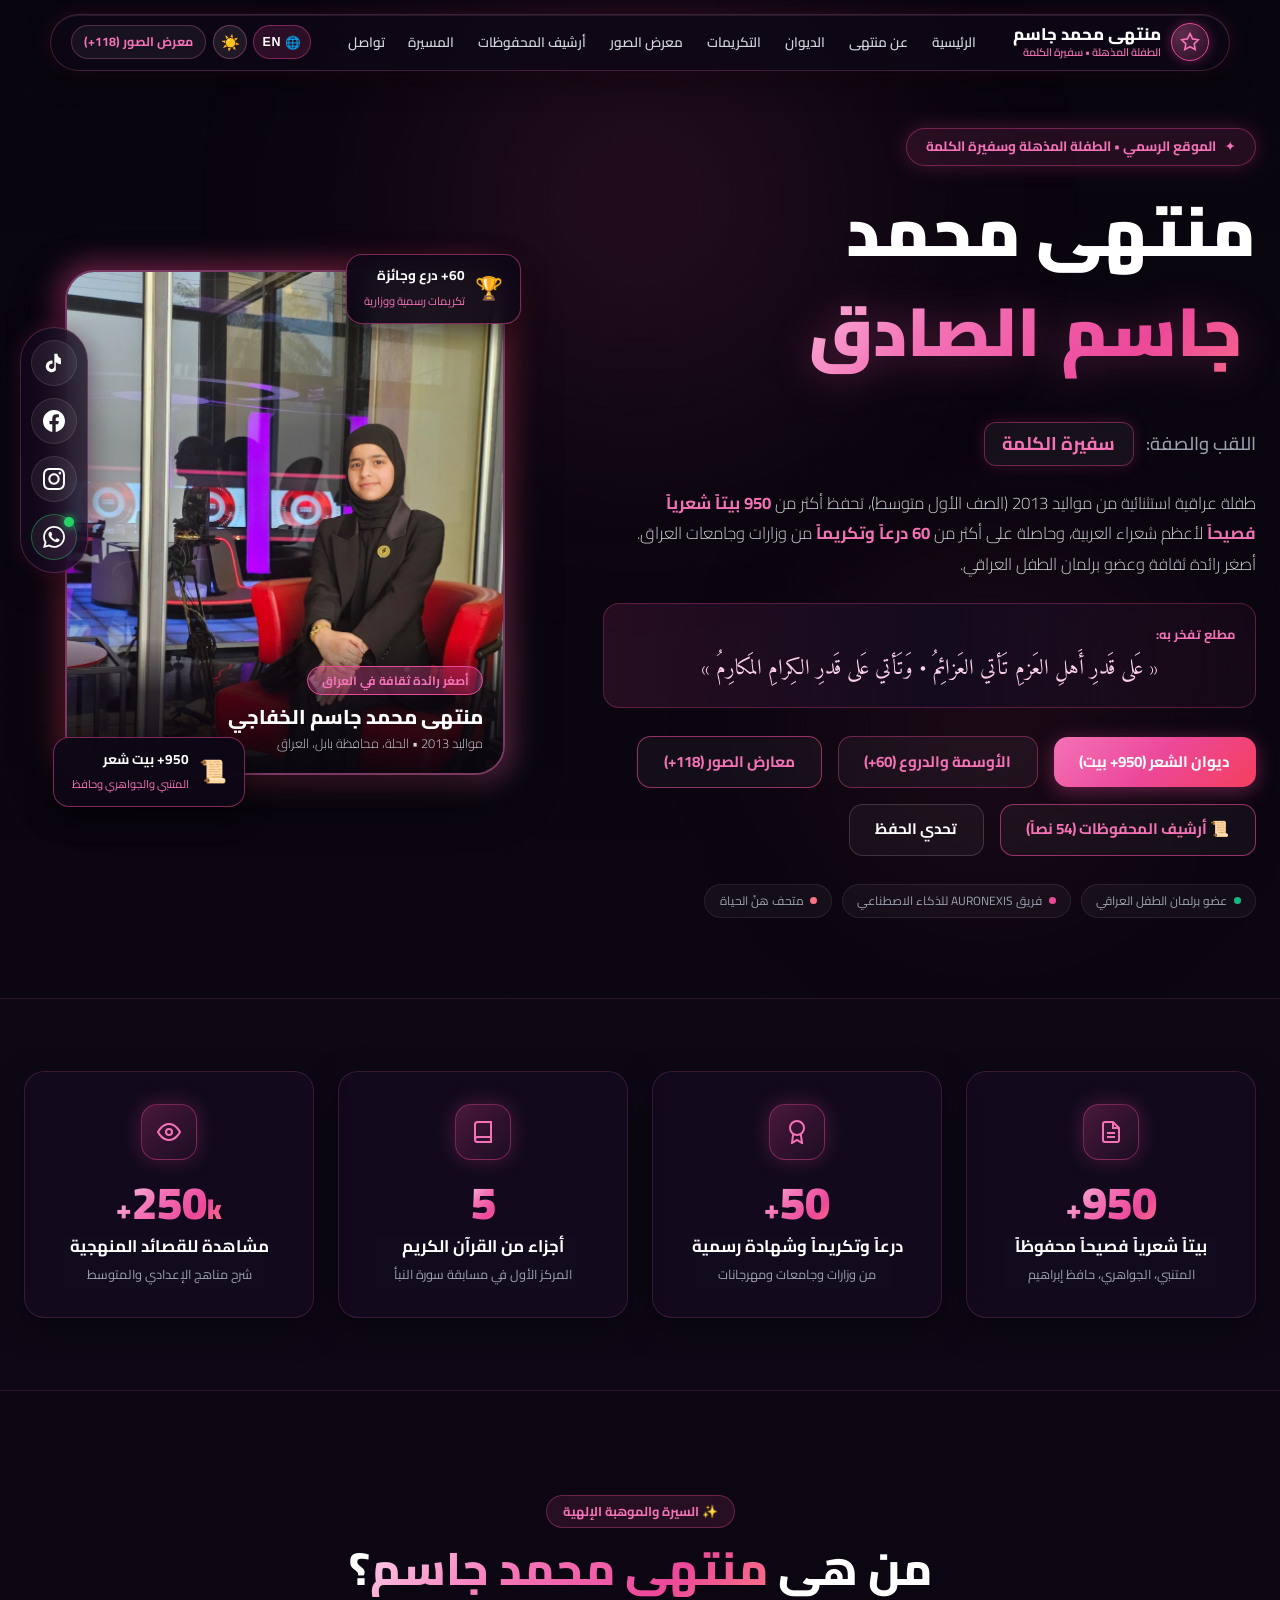
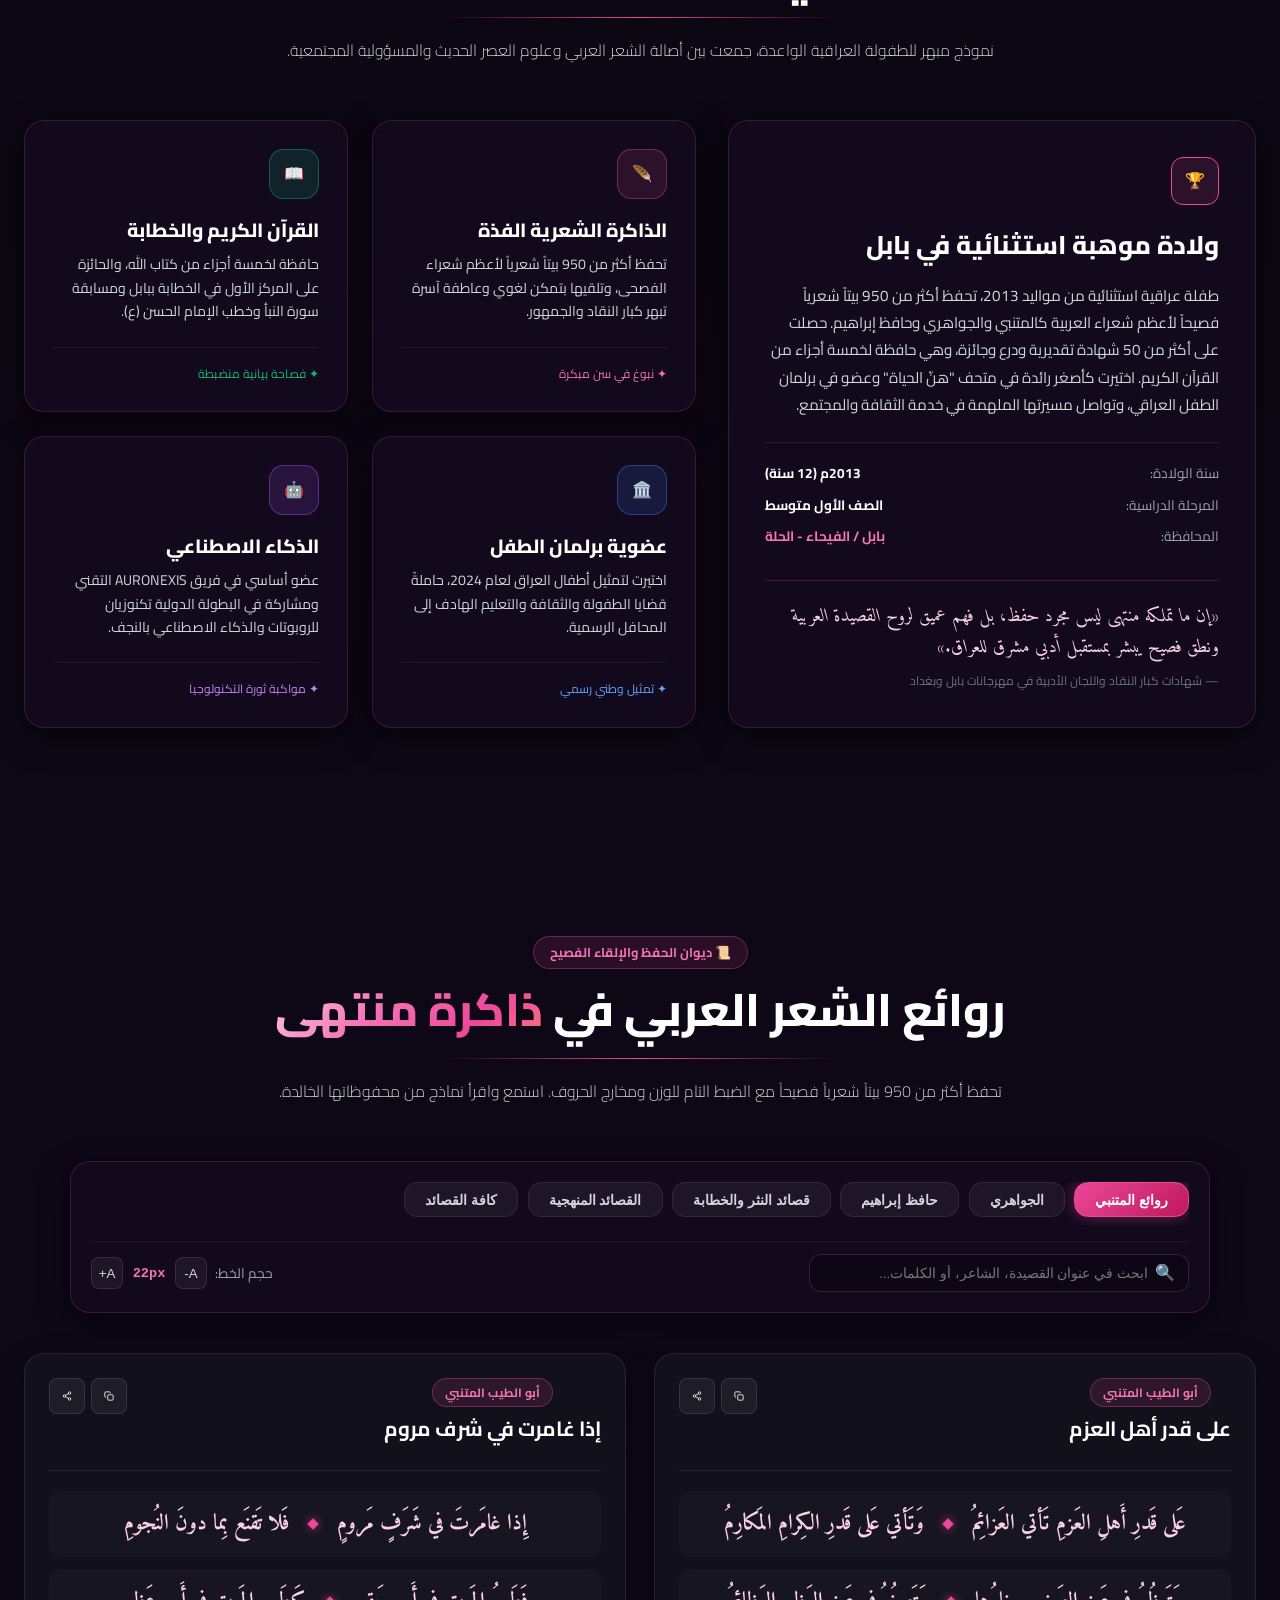
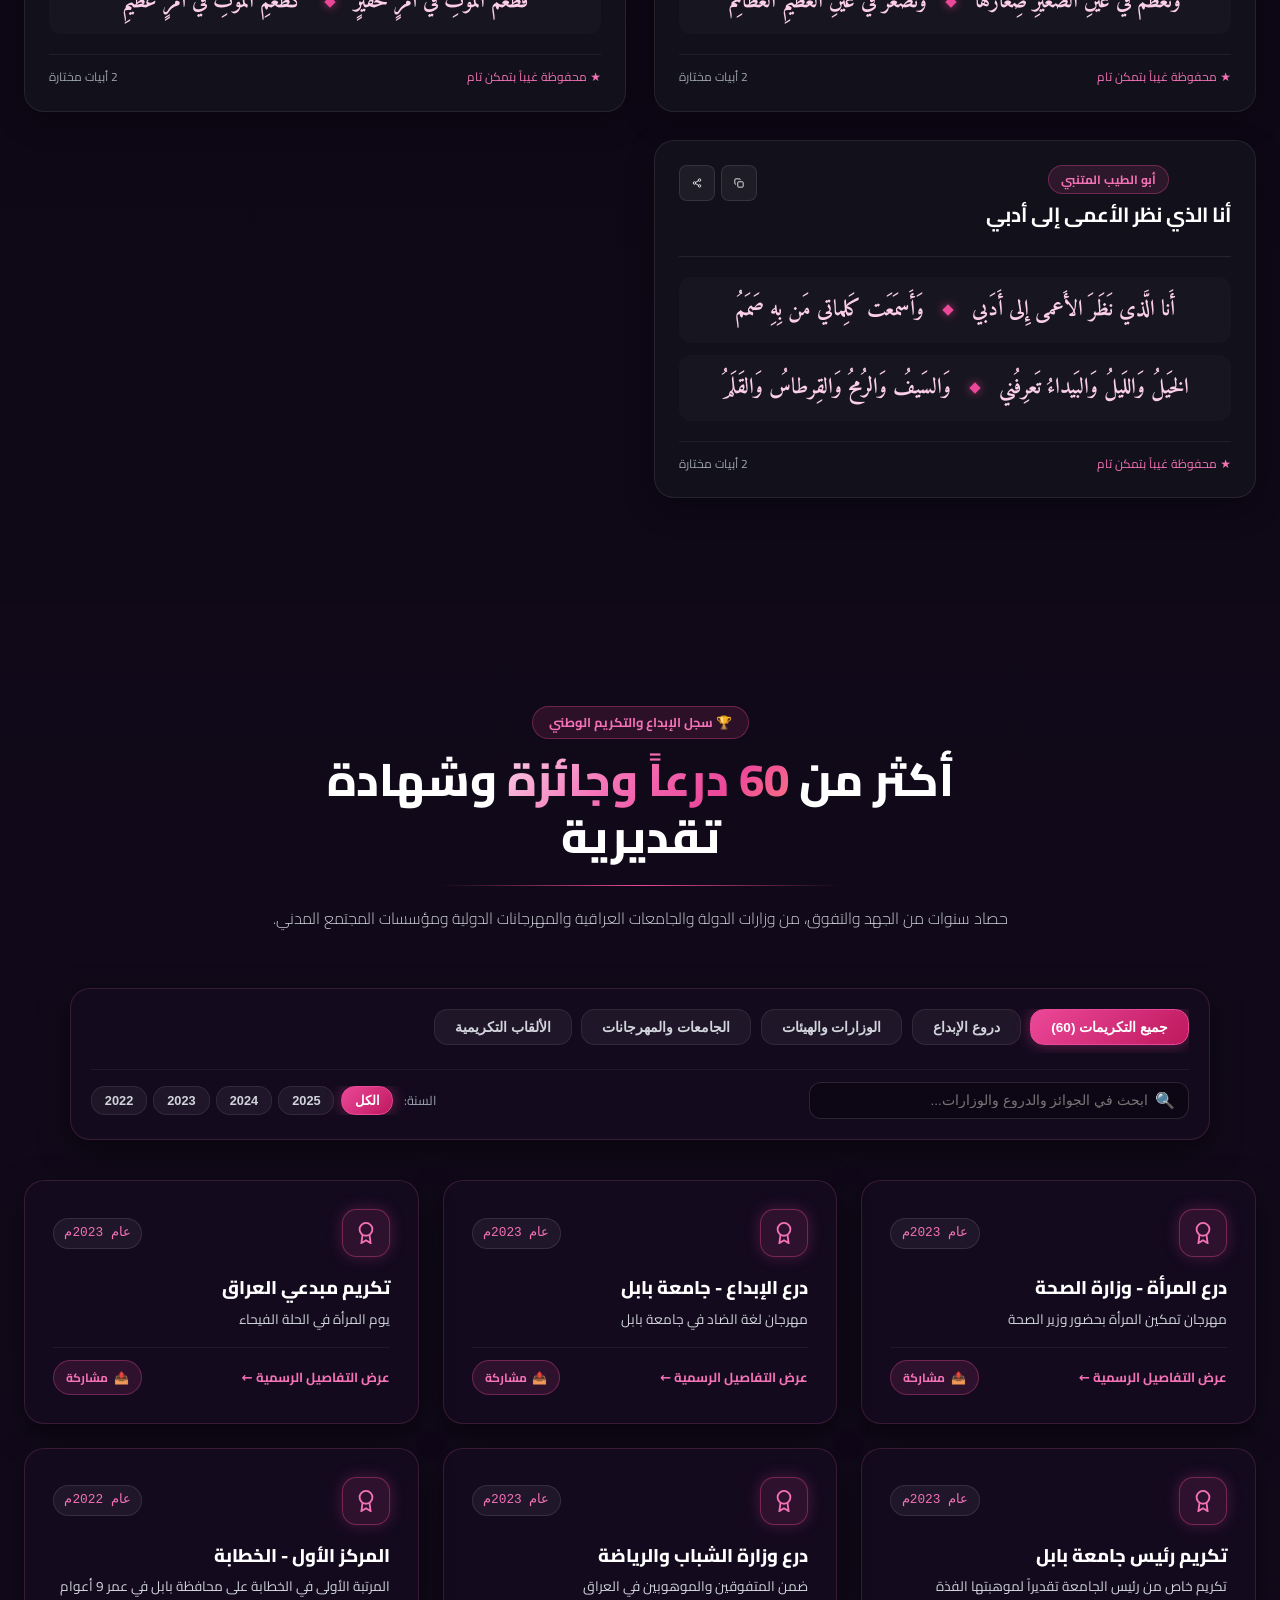
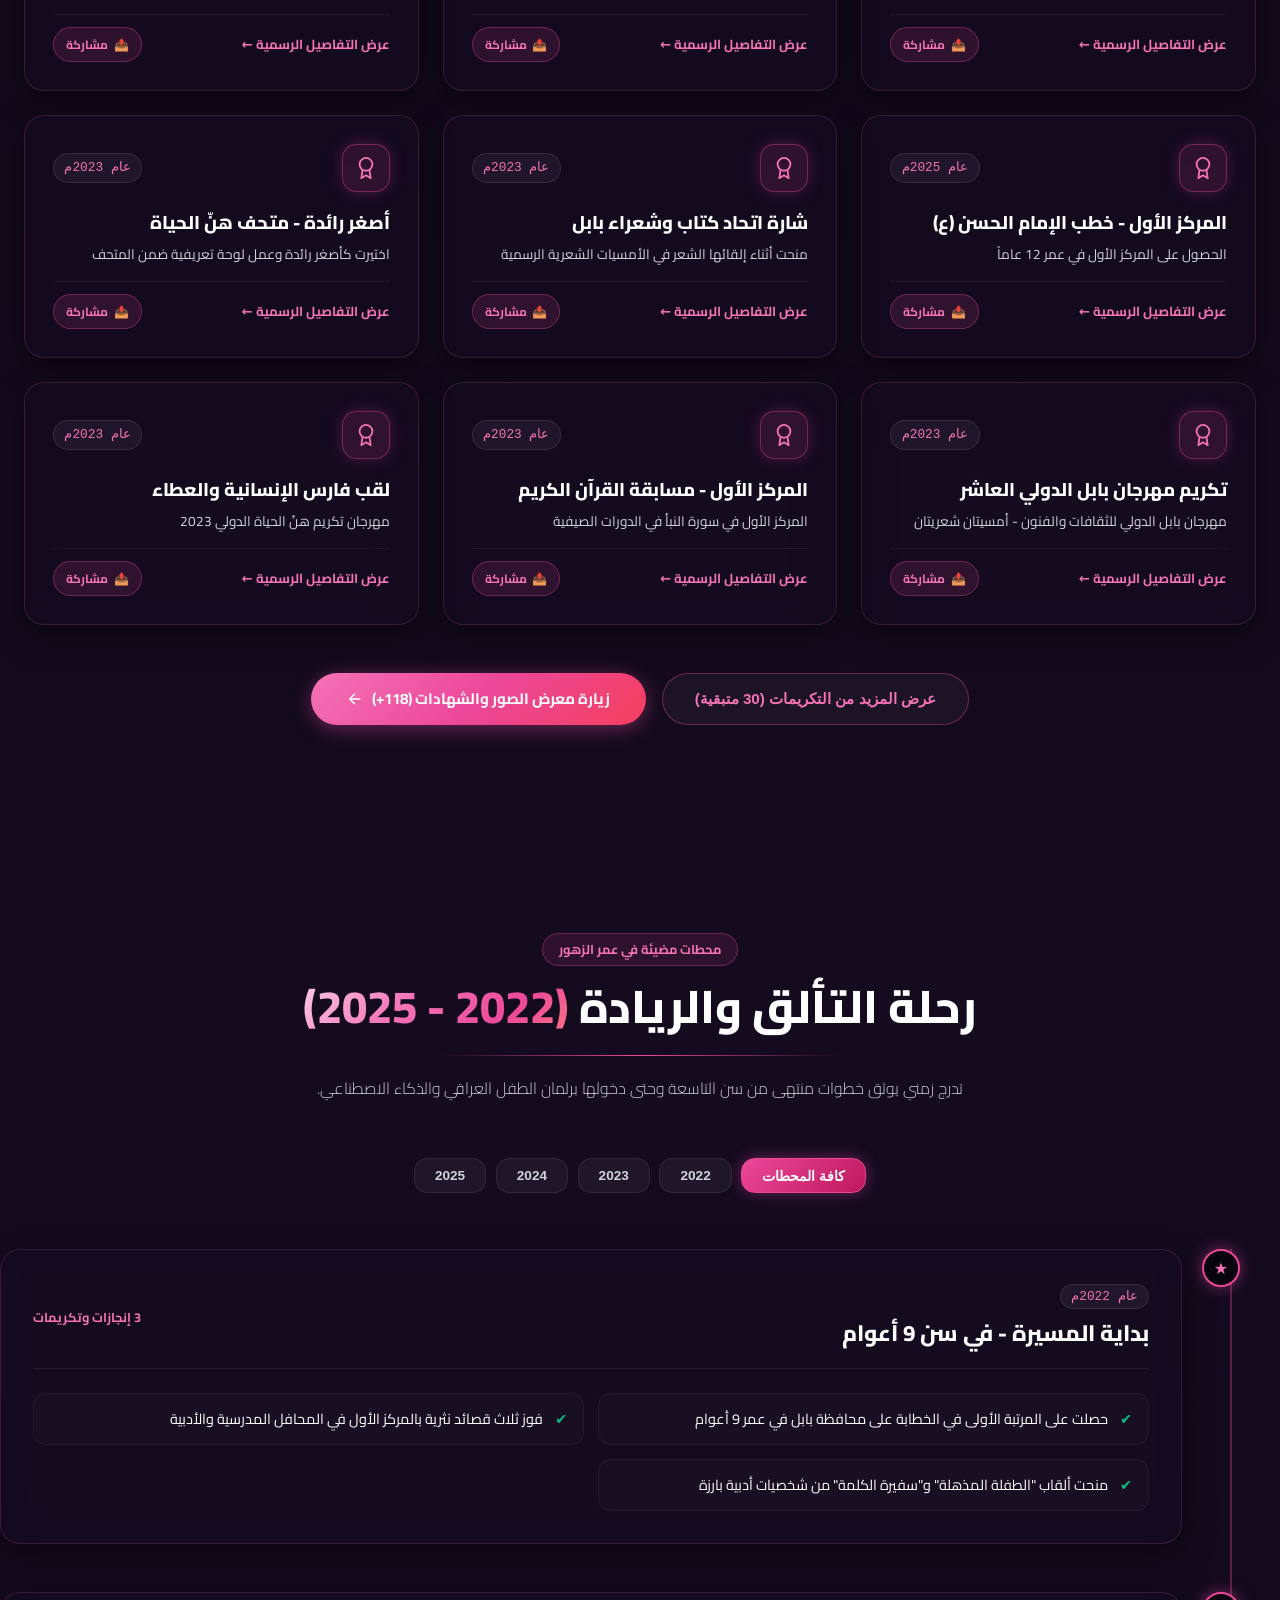
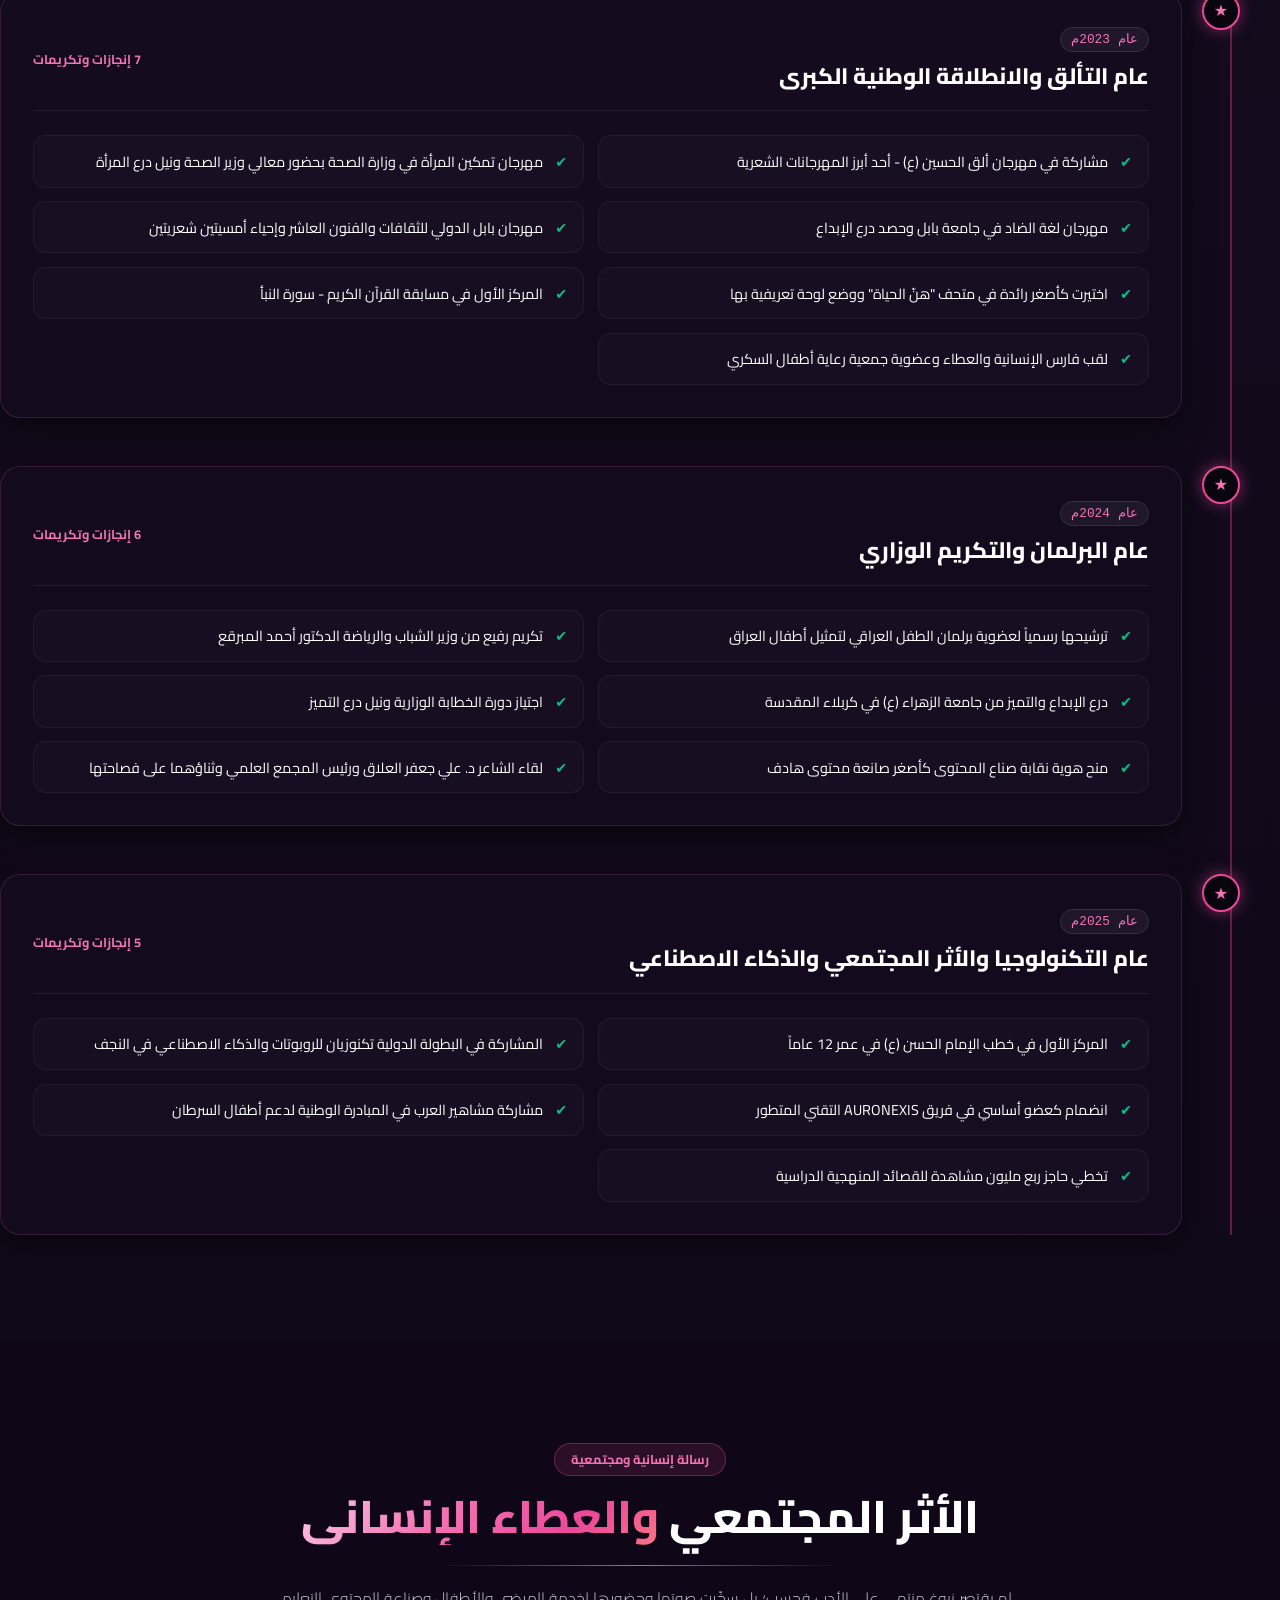
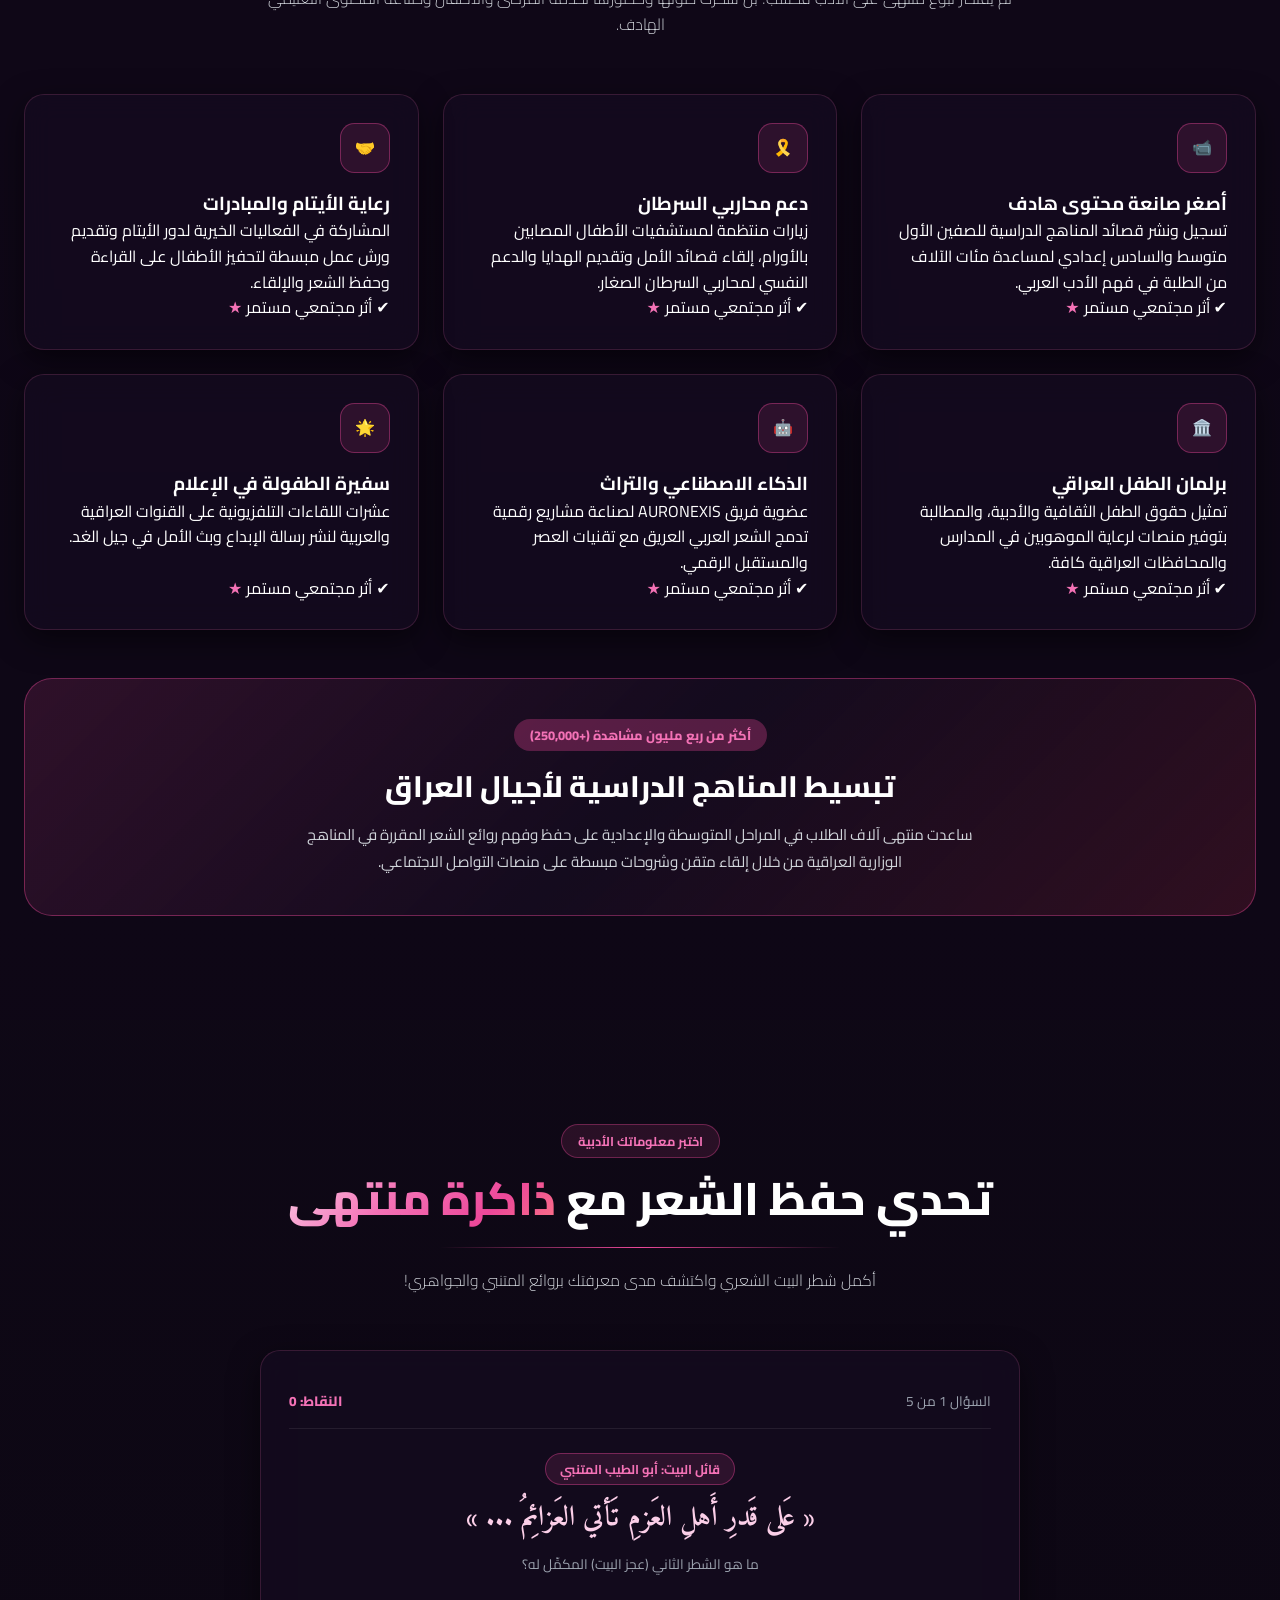
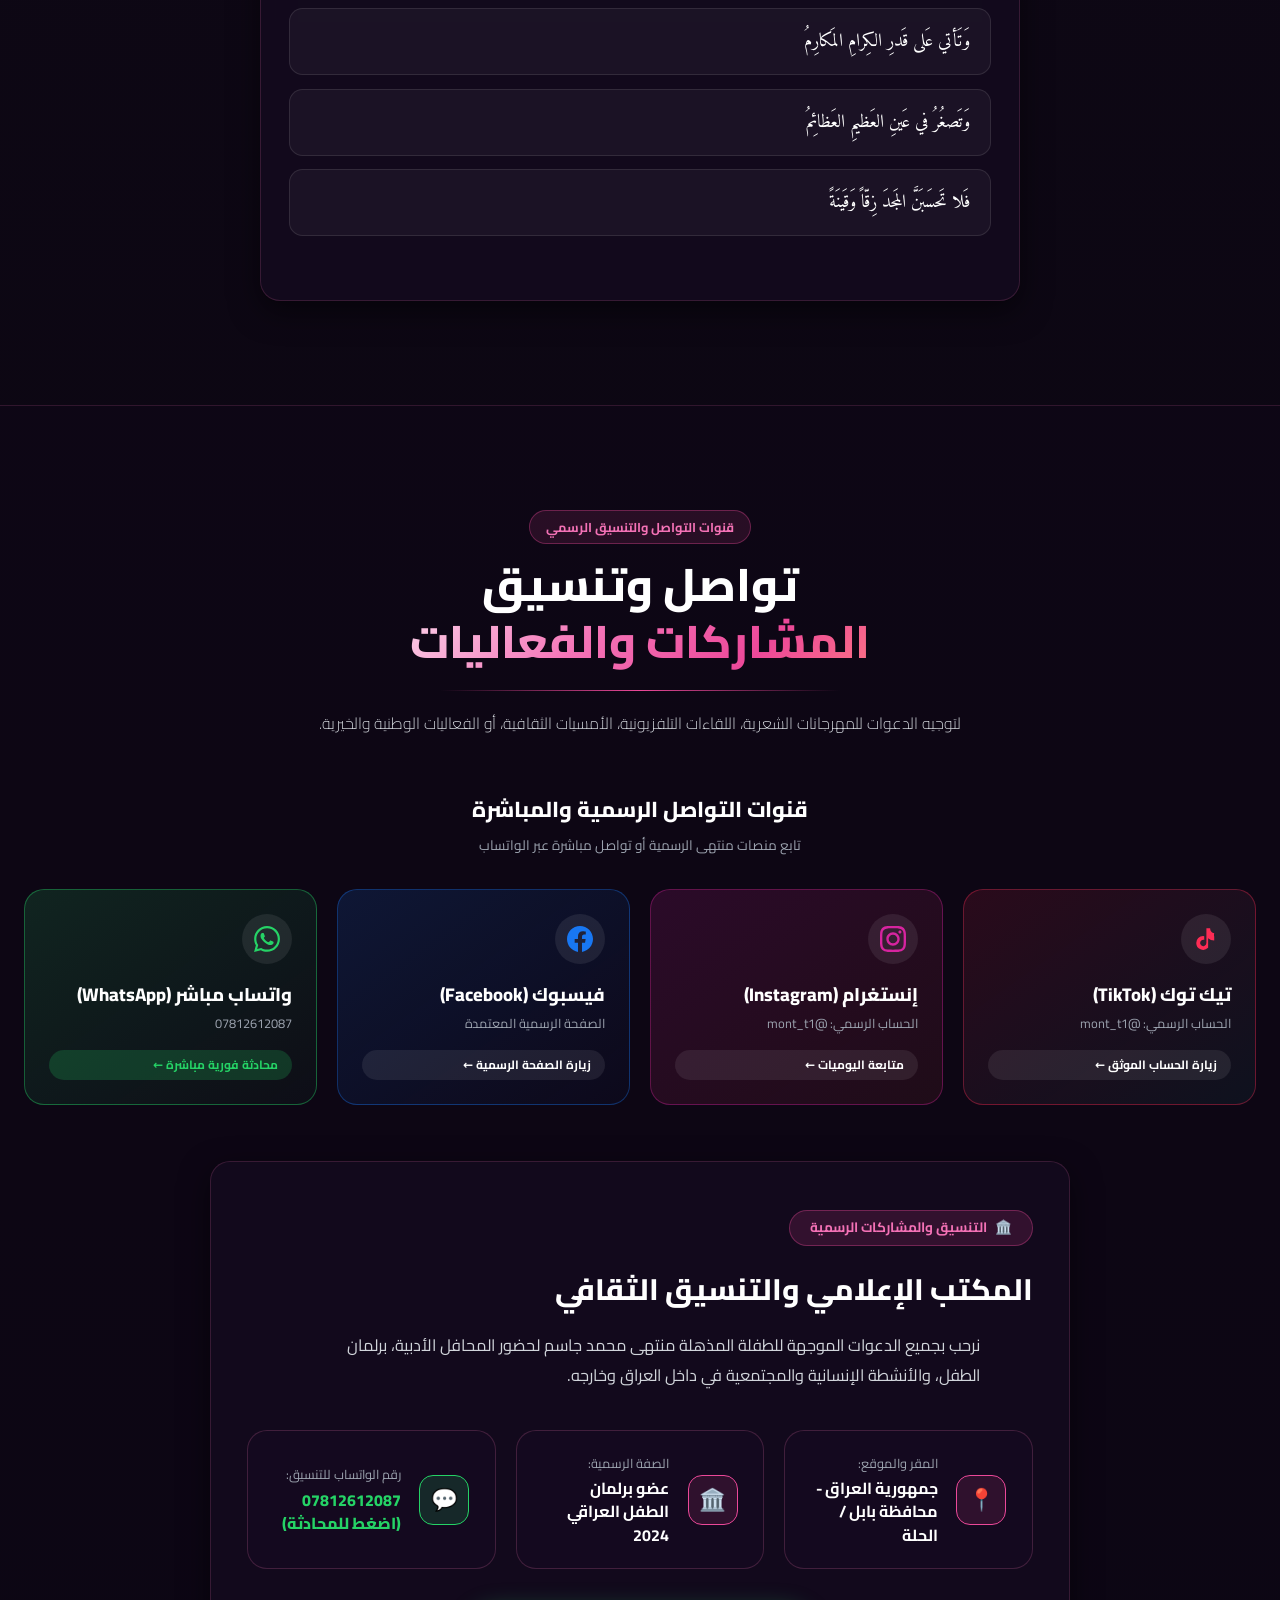
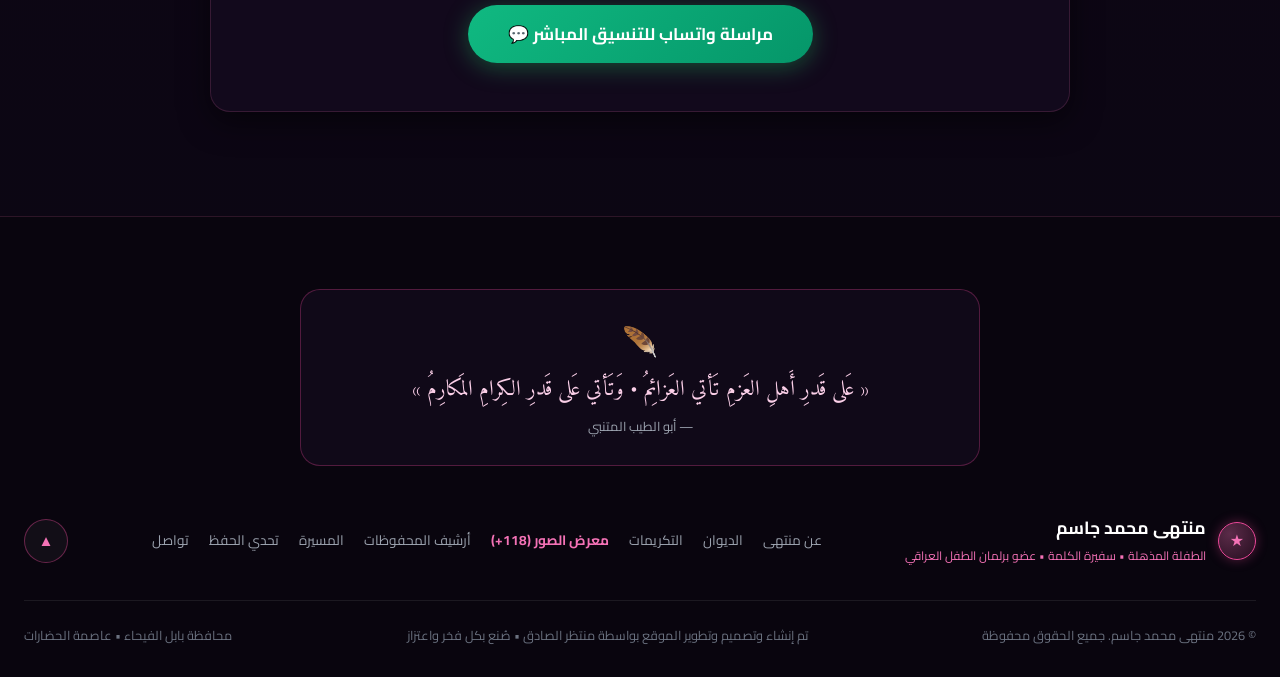
==== commit 34984325: "Enhance language & theme toggles: compact EN/ع ر pair beside theme button" ====
--- a/index.html
+++ b/index.html
@@ -96,13 +96,15 @@
           </svg>
           <span class="menu-toggle-label" data-i18n="nav_sections_btn">الأقسام</span>
         </button>
-        <button id="lang-toggle-btn" class="nav-control-pill lang-btn" title="تبديل اللغة / Switch Language" data-i18n-title="lang_btn_title">
-          <span>🌐</span>
-          <span id="lang-label" data-i18n="lang_btn_text">English</span>
-        </button>
-        <button id="theme-toggle-btn" class="nav-control-pill theme-btn" title="تبديل المظهر (نهاري / ليلي)" aria-label="تبديل الوضع النهاري والليلي">
-          <span id="theme-icon">☀️</span>
-        </button>
+        <div class="nav-toggles-pair">
+          <button id="lang-toggle-btn" class="nav-control-pill lang-btn" title="تبديل اللغة / Switch Language" data-i18n-title="lang_btn_title">
+            <span>🌐</span>
+            <span id="lang-label" data-i18n="lang_btn_text">EN</span>
+          </button>
+          <button id="theme-toggle-btn" class="nav-control-pill theme-btn" title="تبديل المظهر (نهاري / ليلي)" aria-label="تبديل الوضع النهاري والليلي">
+            <span id="theme-icon">☀️</span>
+          </button>
+        </div>
         <a href="gallery.html" class="nav-control-pill quick-gallery-pill" data-i18n="quick_gallery_cta">
           معرض الصور (118+)
         </a>
@@ -132,7 +134,7 @@
         </button>
         <button id="mobile-lang-toggle-btn" class="nav-control-pill lang-btn" style="flex: 1; justify-content: center;">
           <span>🌐</span>
-          <span id="mobile-lang-label">English</span>
+          <span id="mobile-lang-label">EN</span>
         </button>
       </div>
     </div>
--- a/css/style.css
+++ b/css/style.css
@@ -514,24 +514,56 @@
   transform: scale(0.96);
 }
 
+/* Toggles Pair: Language & Theme Always Grouped Together */
+.nav-toggles-pair {
+  display: inline-flex;
+  align-items: center;
+  gap: 0.35rem;
+  flex-shrink: 0;
+}
+
 .lang-btn {
-  background: rgba(236, 72, 153, 0.12);
-  border-color: rgba(236, 72, 153, 0.4);
-  color: #fff;
+  background: rgba(236, 72, 153, 0.14);
+  border: 1px solid rgba(236, 72, 153, 0.42);
+  color: #fff;
+  height: 34px;
+  padding: 0 0.55rem;
+  font-size: 0.78rem;
+  font-weight: 800;
+  letter-spacing: 0.04em;
+  display: inline-flex;
+  align-items: center;
+  justify-content: center;
+  gap: 0.25rem;
+  border-radius: 9999px;
+  cursor: pointer;
+  transition: all var(--transition-fast);
+  white-space: nowrap;
+  flex-shrink: 0;
 }
 
 .lang-btn:hover {
-  background: rgba(236, 72, 153, 0.28);
+  background: rgba(236, 72, 153, 0.3);
   border-color: var(--pink-light);
+  transform: translateY(-1px);
 }
 
 .theme-btn {
   background: rgba(255, 255, 255, 0.08);
-  border-color: rgba(244, 114, 182, 0.35);
-  color: #fff;
-  padding: 0.38rem 0.65rem;
-  font-size: 1rem;
+  border: 1px solid rgba(244, 114, 182, 0.35);
+  color: #fff;
+  width: 34px;
+  height: 34px;
+  padding: 0;
+  font-size: 0.95rem;
   line-height: 1;
+  display: inline-flex;
+  align-items: center;
+  justify-content: center;
+  border-radius: 50%;
+  cursor: pointer;
+  transition: all var(--transition-fast);
+  flex-shrink: 0;
 }
 
 .theme-btn:hover {
@@ -644,16 +676,24 @@
     flex-shrink: 0;
   }
 
+  .nav-toggles-pair {
+    display: inline-flex;
+    align-items: center;
+    gap: 0.25rem;
+    flex-shrink: 0;
+  }
+
   .lang-btn {
-    padding: 0.35rem 0.6rem;
-    font-size: 0.76rem;
-    gap: 0.25rem;
+    height: 34px;
+    padding: 0 0.5rem;
+    font-size: 0.74rem;
+    gap: 0.2rem;
   }
 
   .theme-btn {
-    padding: 0.35rem 0.55rem;
+    padding: 0;
     font-size: 0.95rem;
-    min-width: 34px;
+    width: 34px;
     height: 34px;
     display: inline-flex;
     align-items: center;
@@ -1178,6 +1218,36 @@
   color: #ffffff;
 }
 
+[data-theme="light"] .lang-btn,
+body.theme-light .lang-btn,
+body.light-mode .lang-btn {
+  background: #ffe4e6;
+  border-color: #f43f5e;
+  color: #9f1239;
+}
+
+[data-theme="light"] .lang-btn:hover,
+body.theme-light .lang-btn:hover,
+body.light-mode .lang-btn:hover {
+  background: #f43f5e;
+  color: #ffffff;
+}
+
+[data-theme="light"] .theme-btn,
+body.theme-light .theme-btn,
+body.light-mode .theme-btn {
+  background: #f1f5f9;
+  border-color: #cbd5e1;
+  color: #0f172a;
+}
+
+[data-theme="light"] .theme-btn:hover,
+body.theme-light .theme-btn:hover,
+body.light-mode .theme-btn:hover {
+  background: #e2e8f0;
+  border-color: #94a3b8;
+}
+
 [data-theme="light"] .mobile-drawer,
 body.theme-light .mobile-drawer,
 body.light-mode .mobile-drawer {
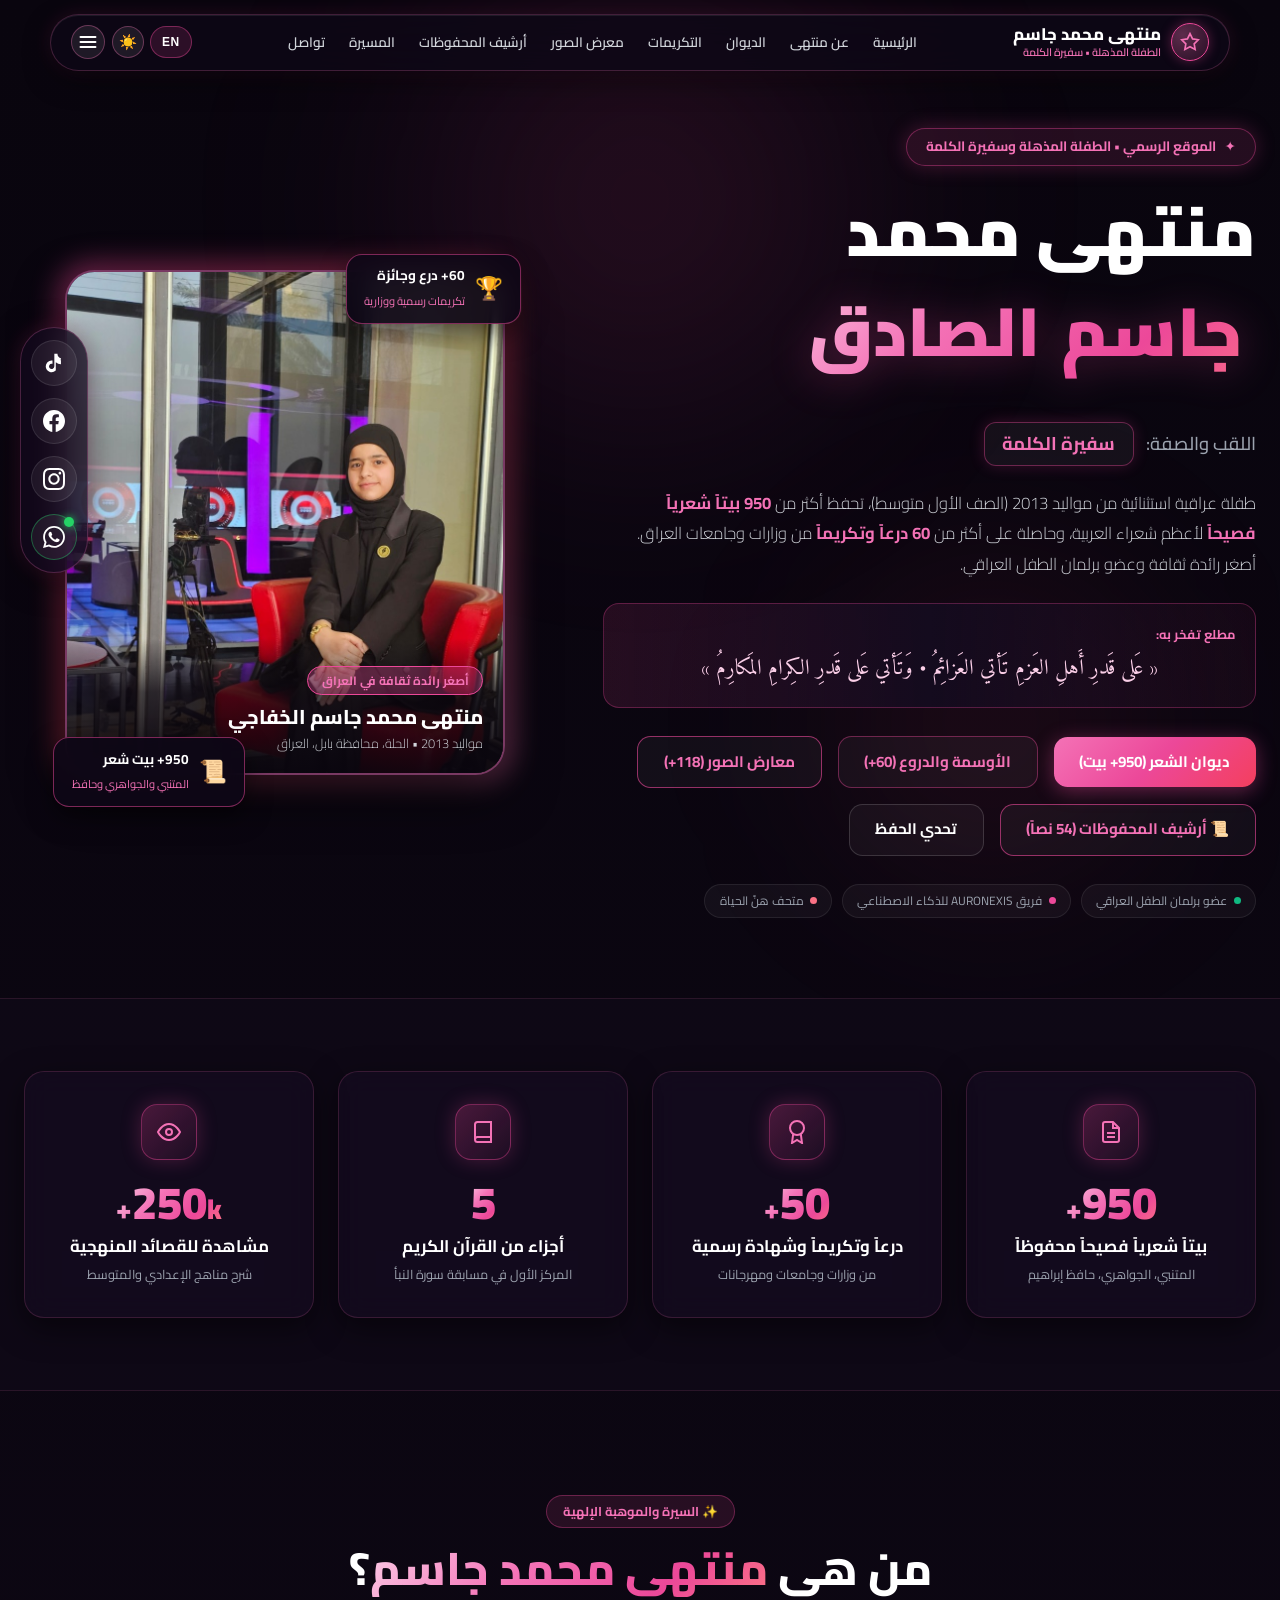
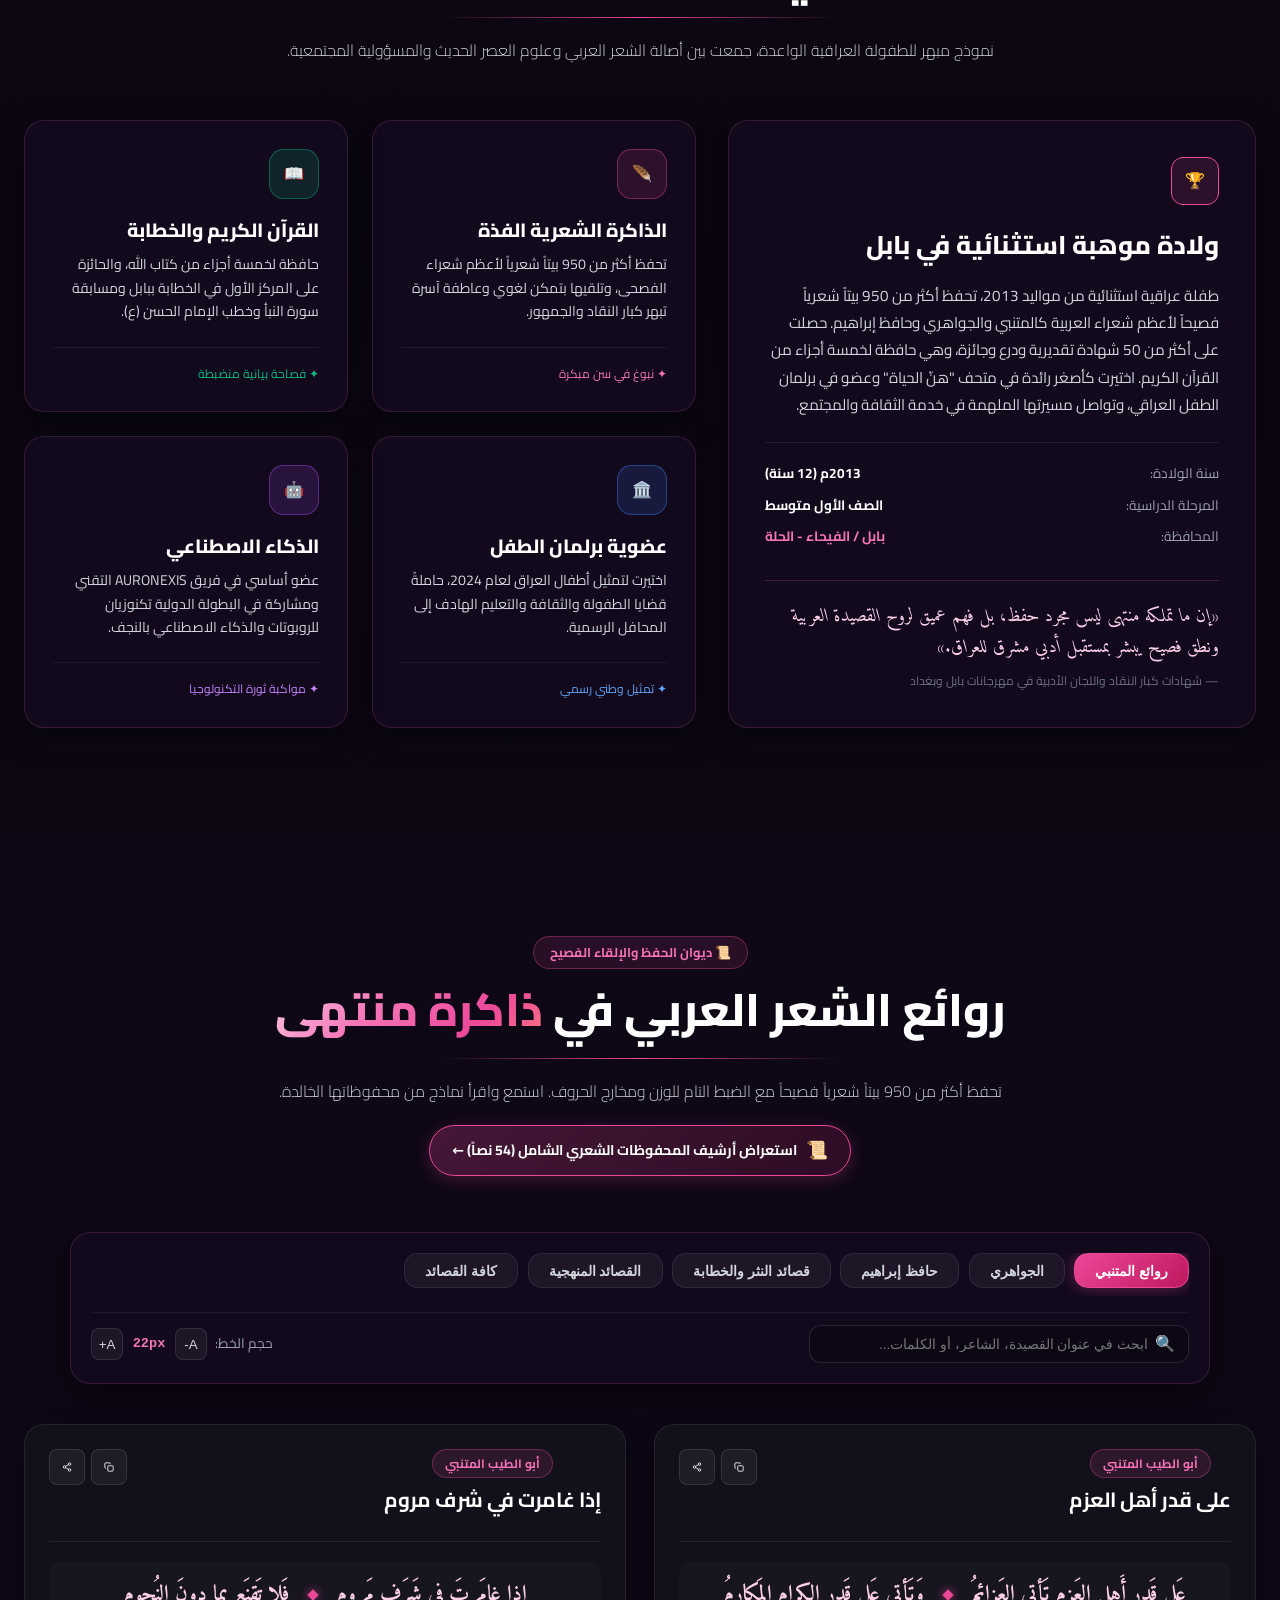
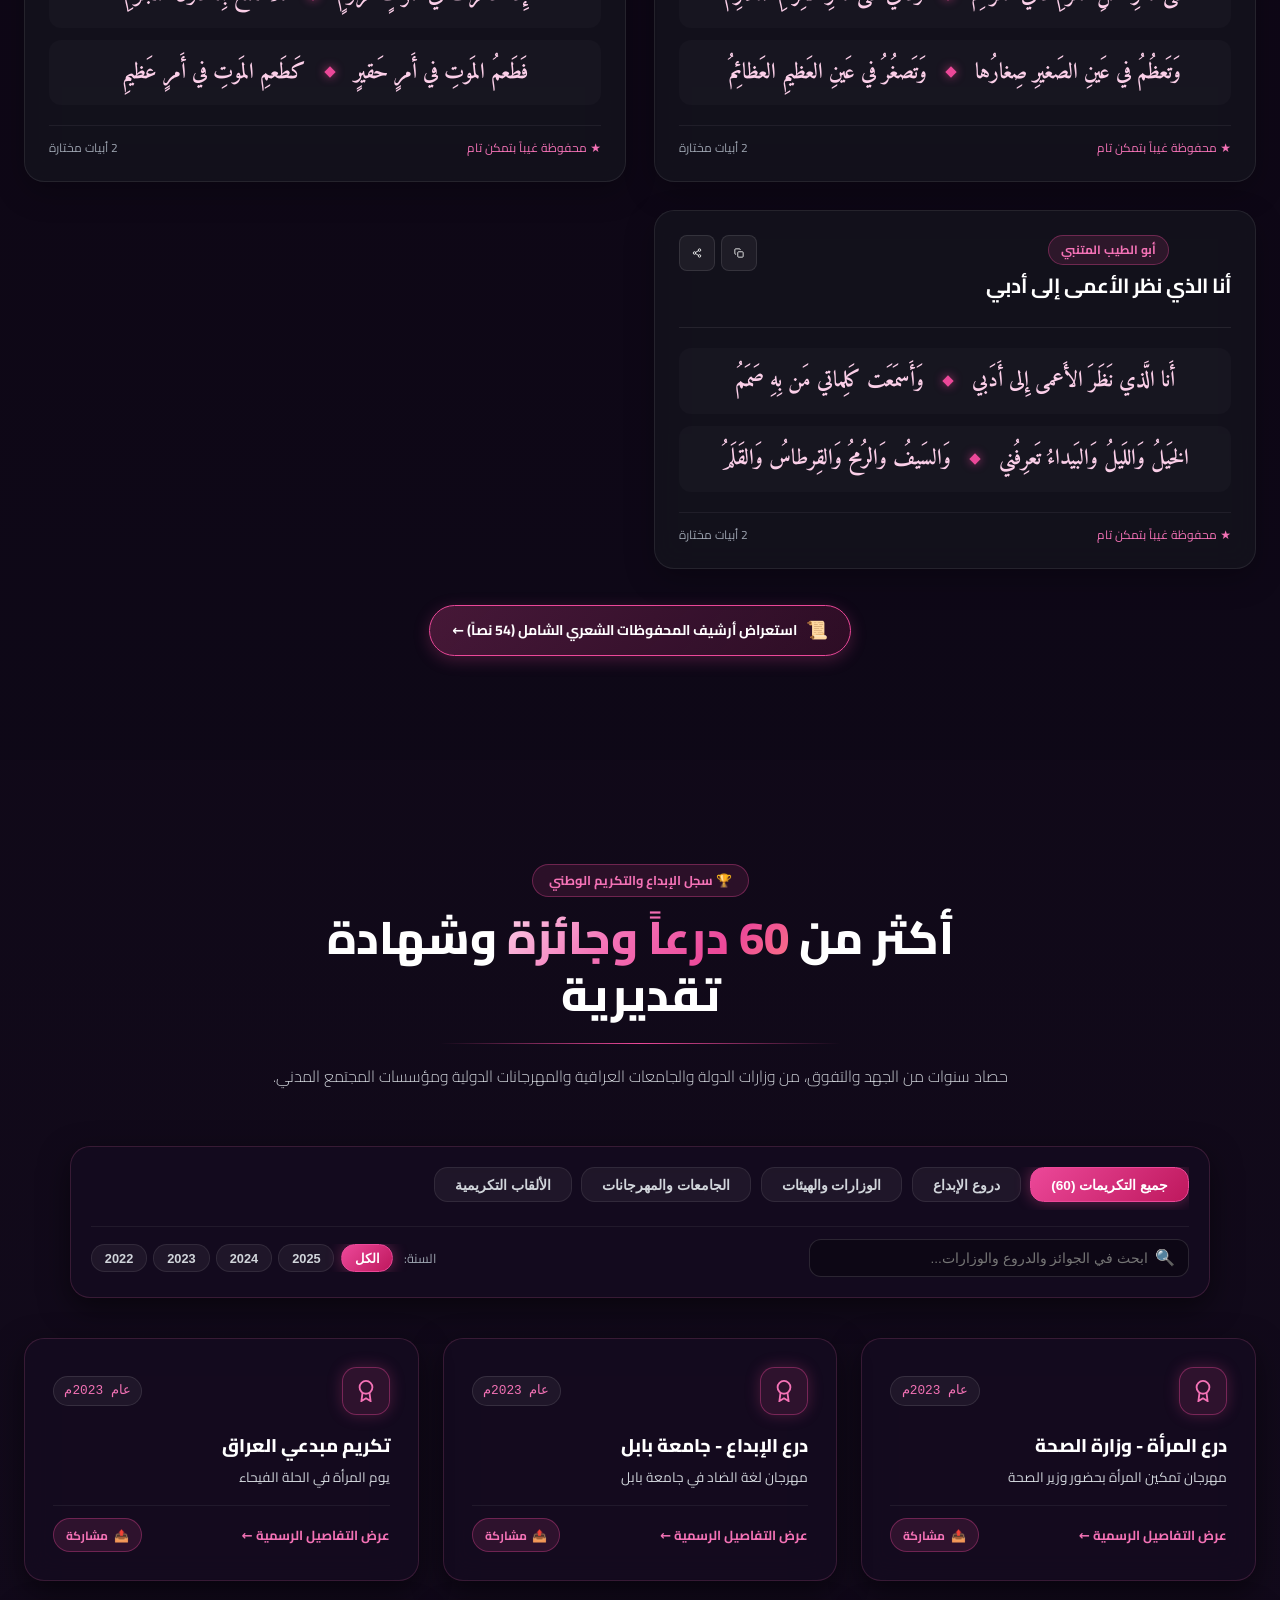
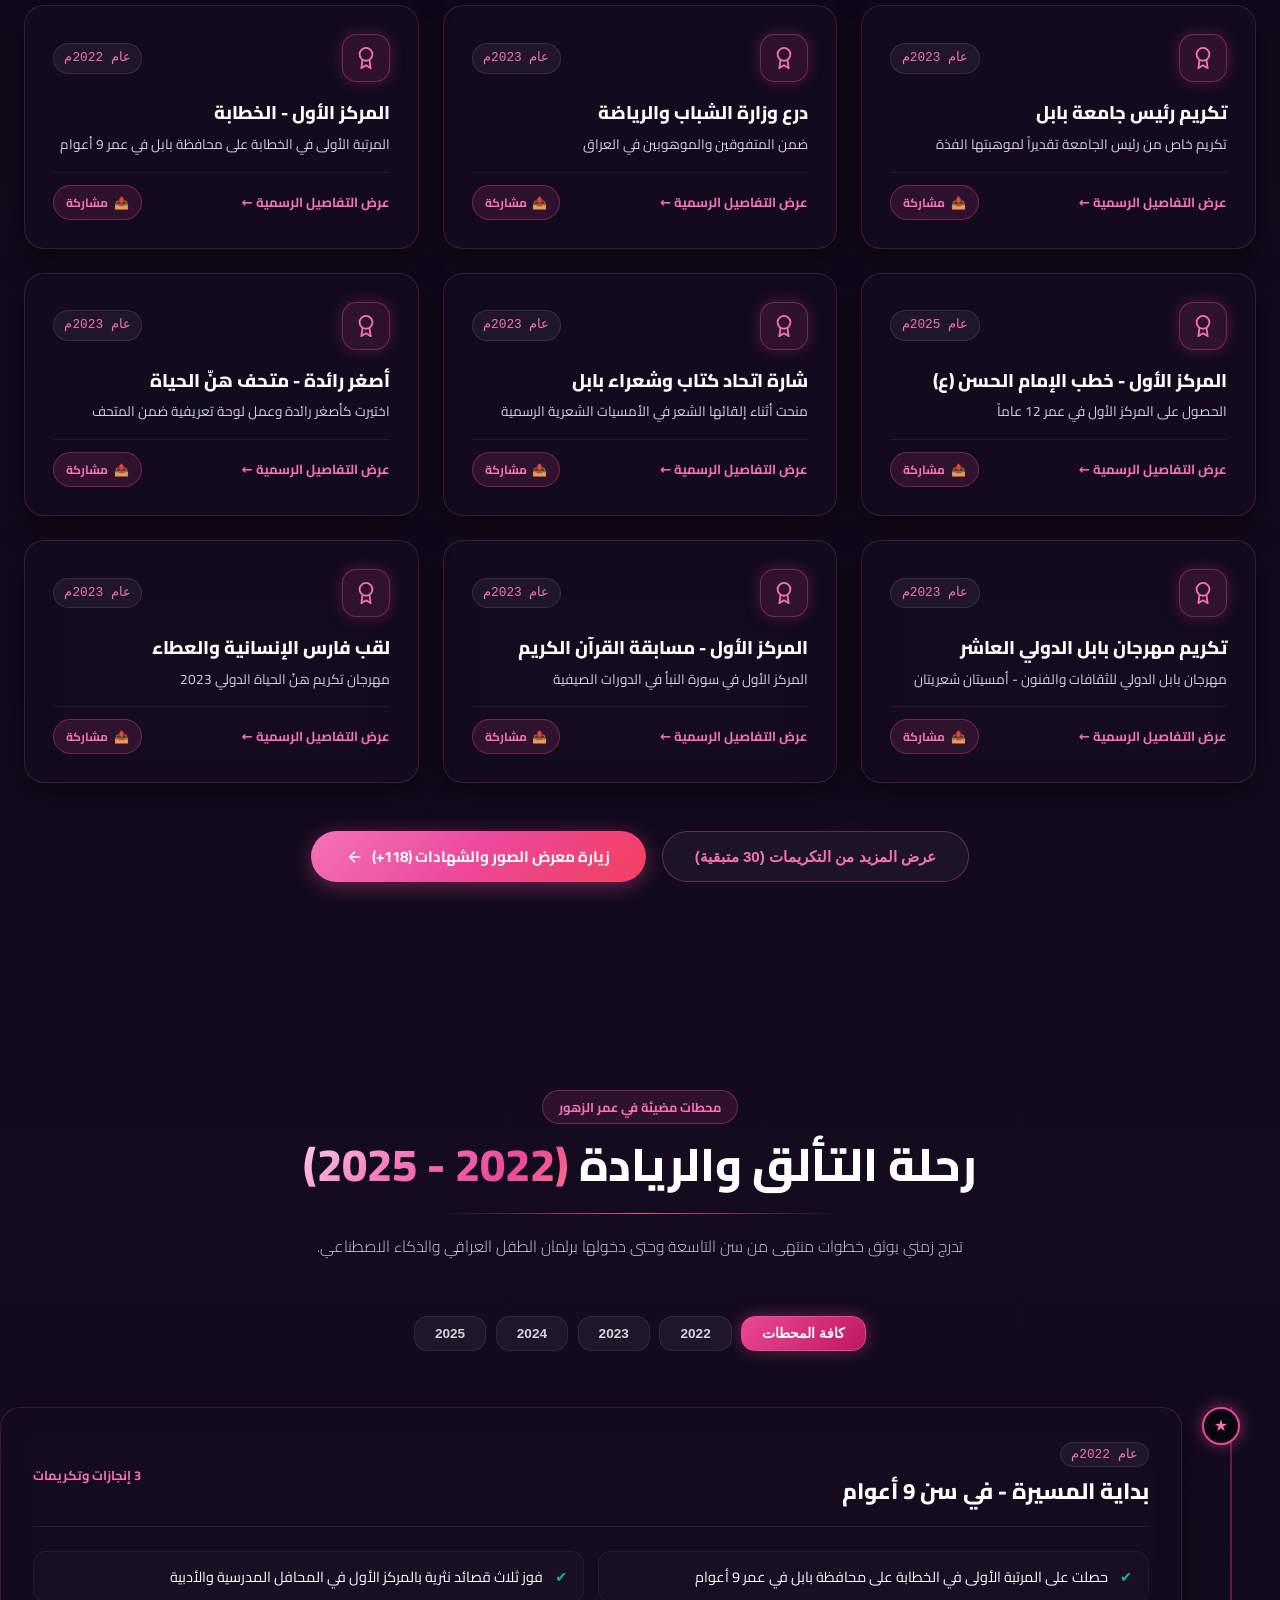
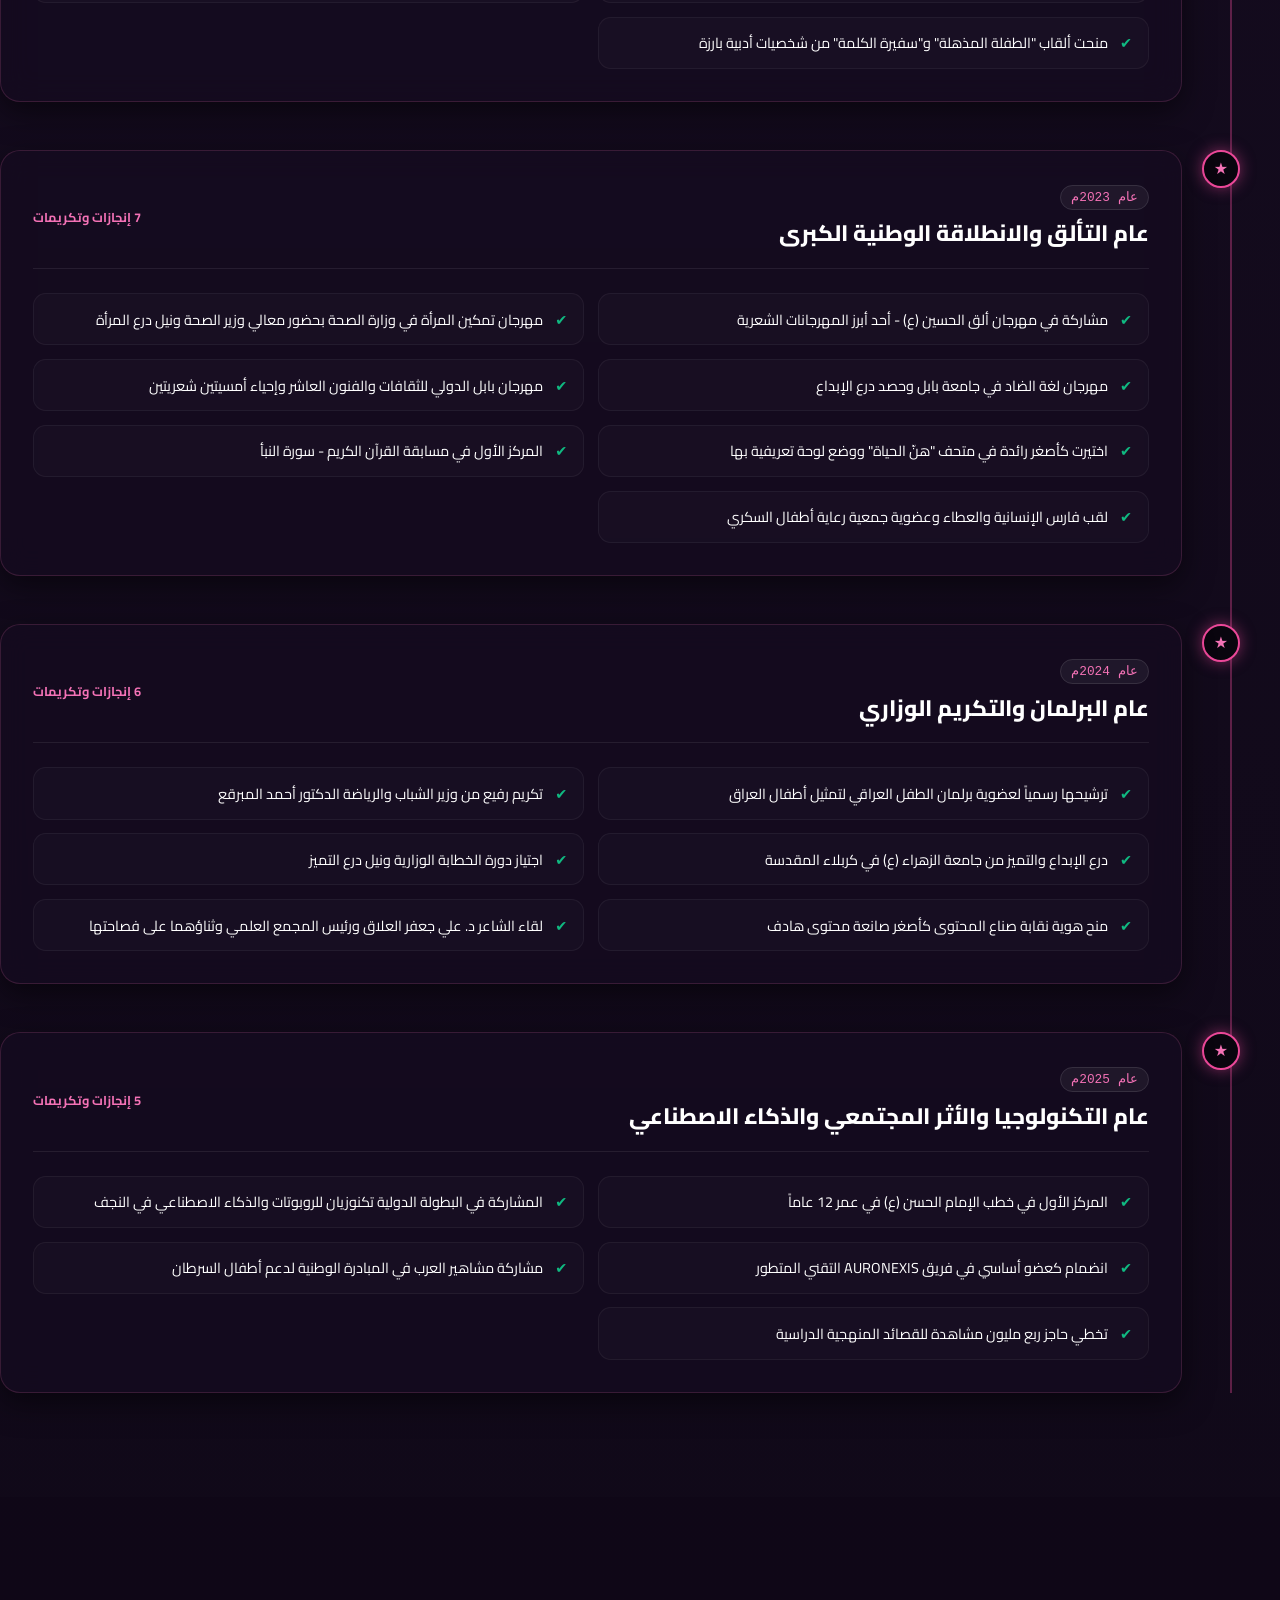
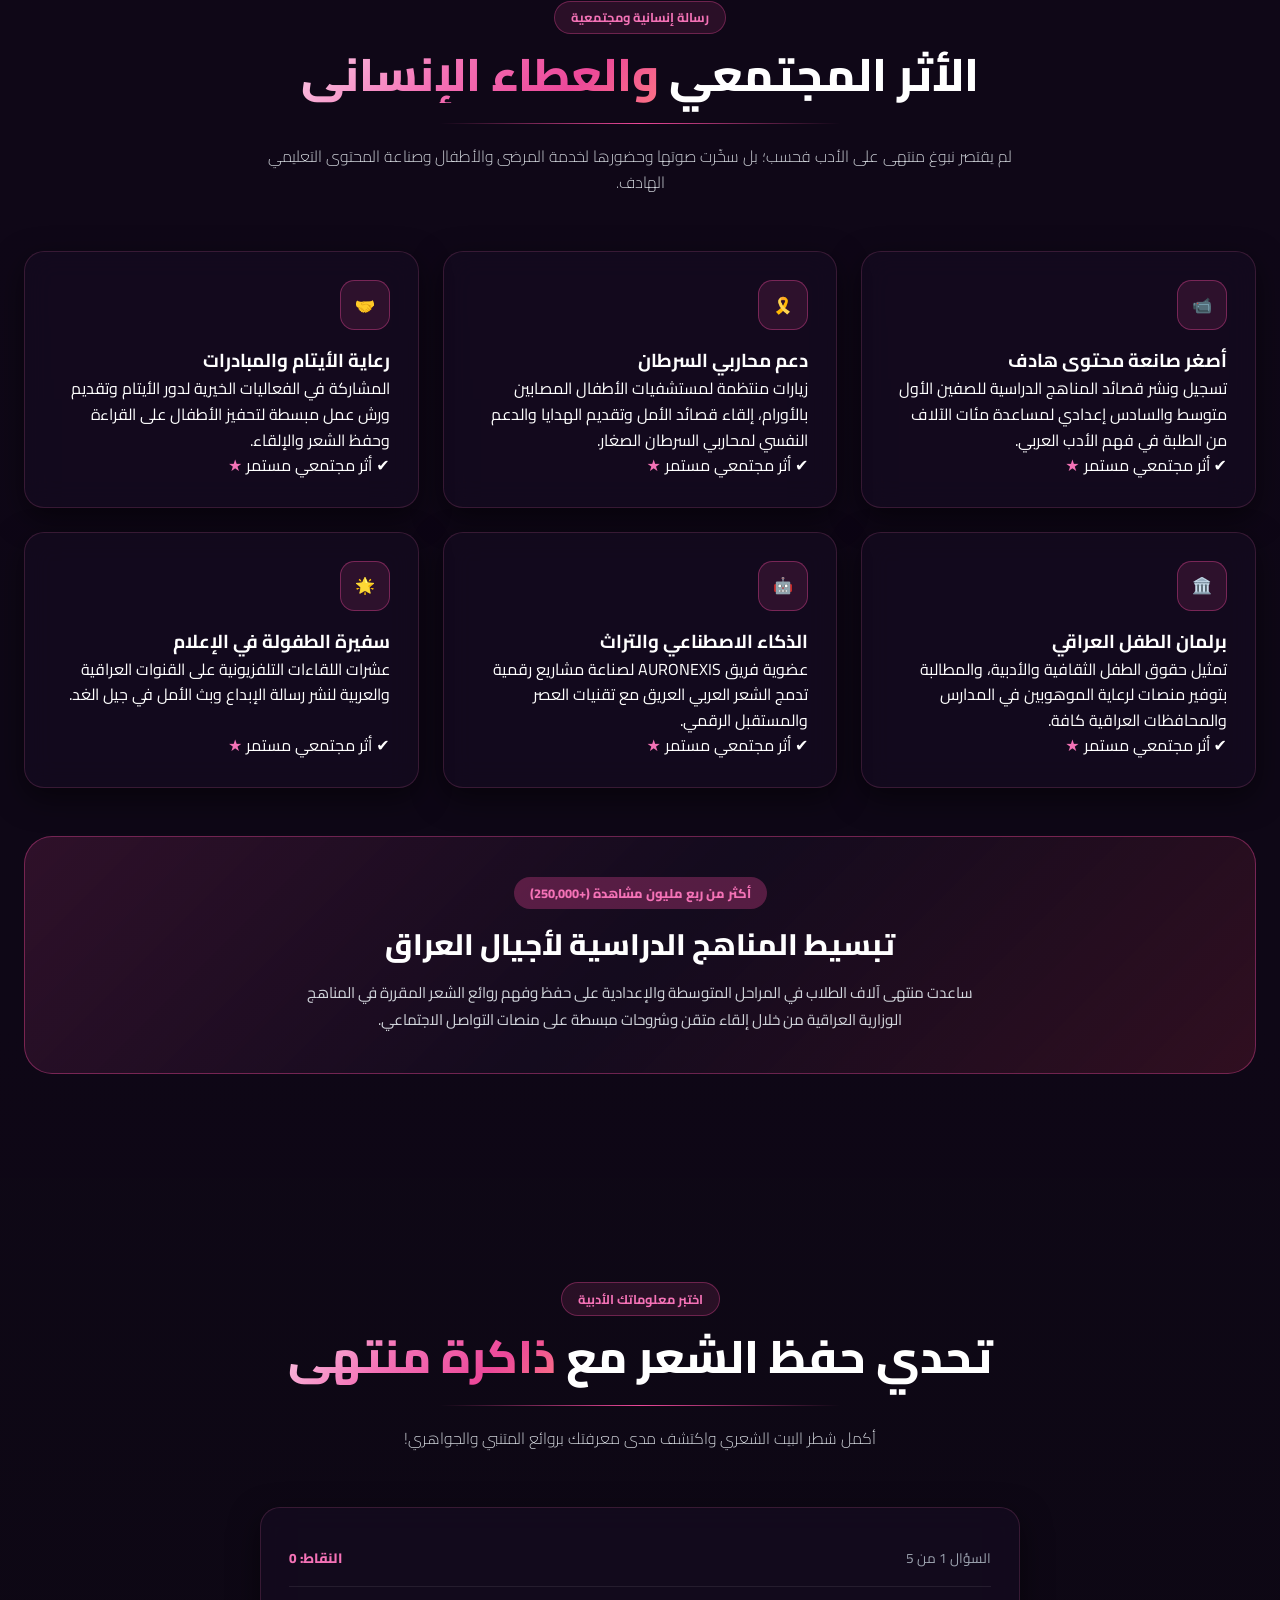
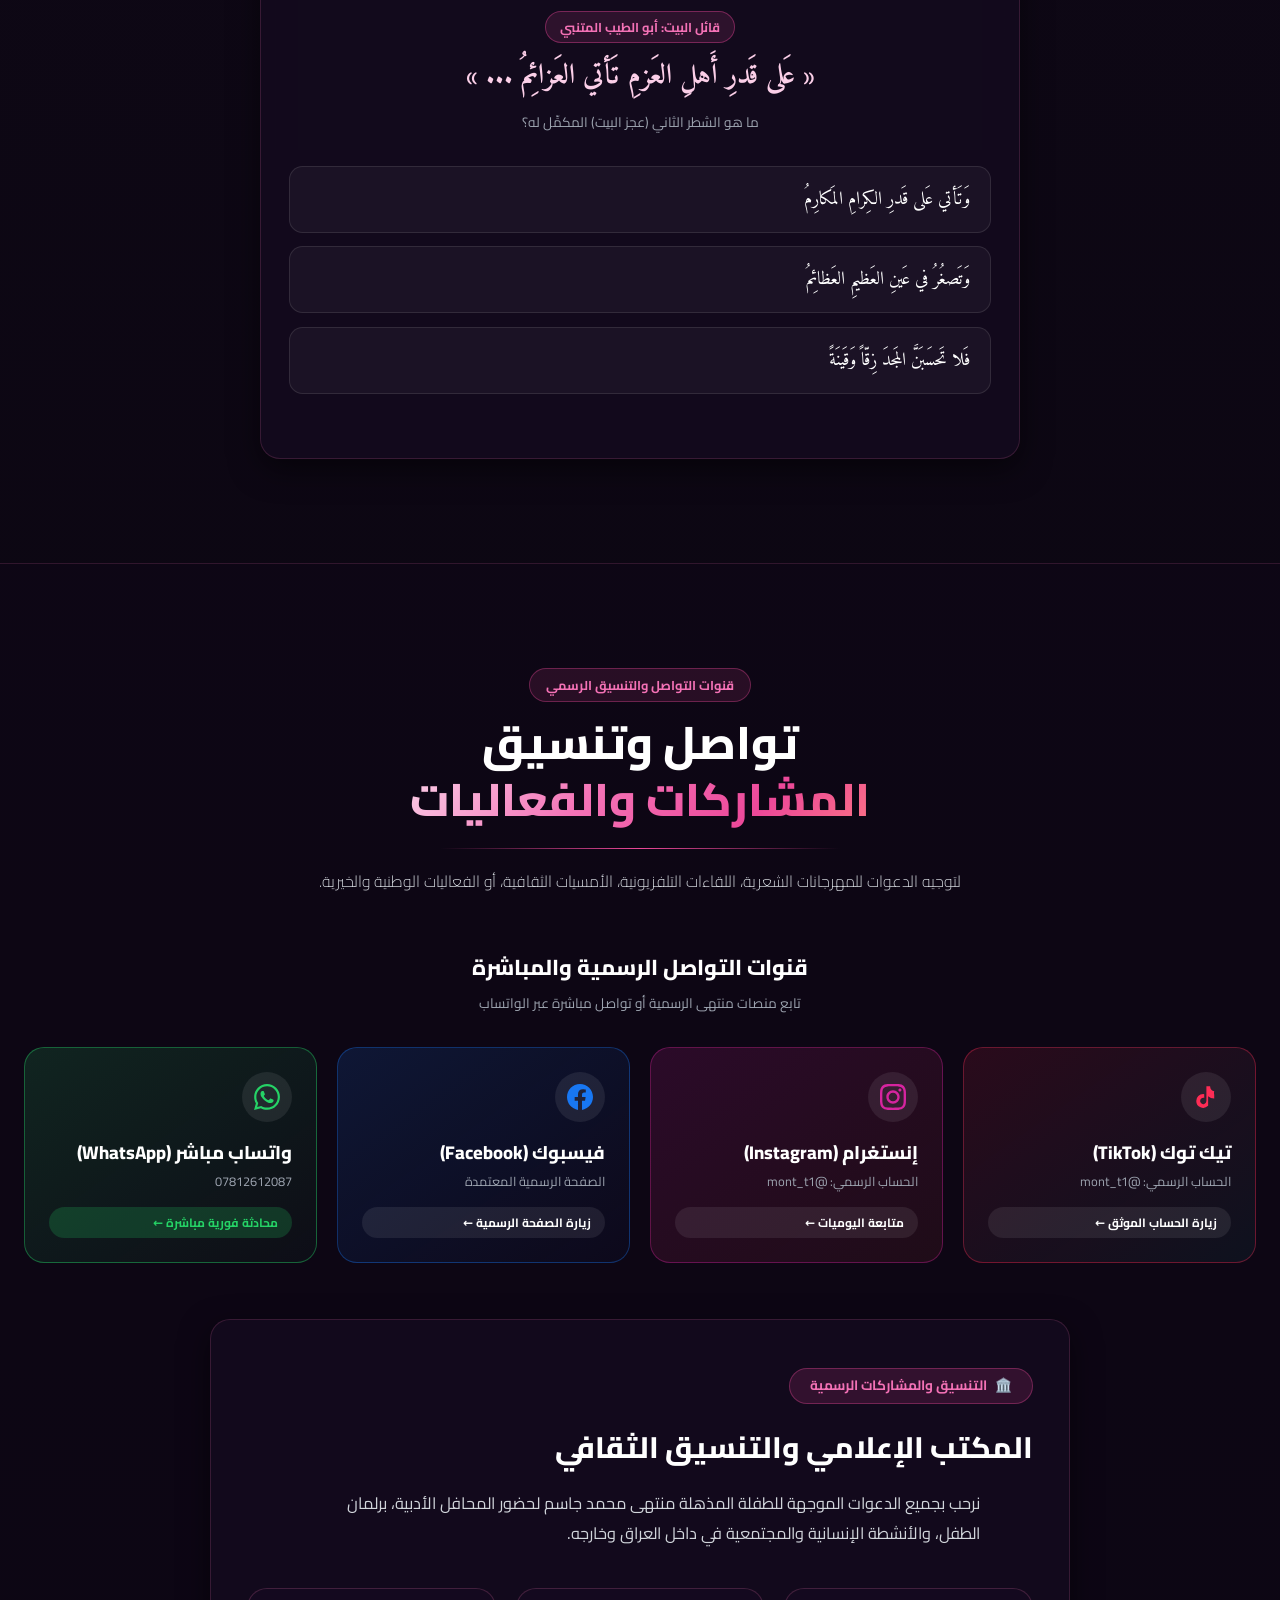
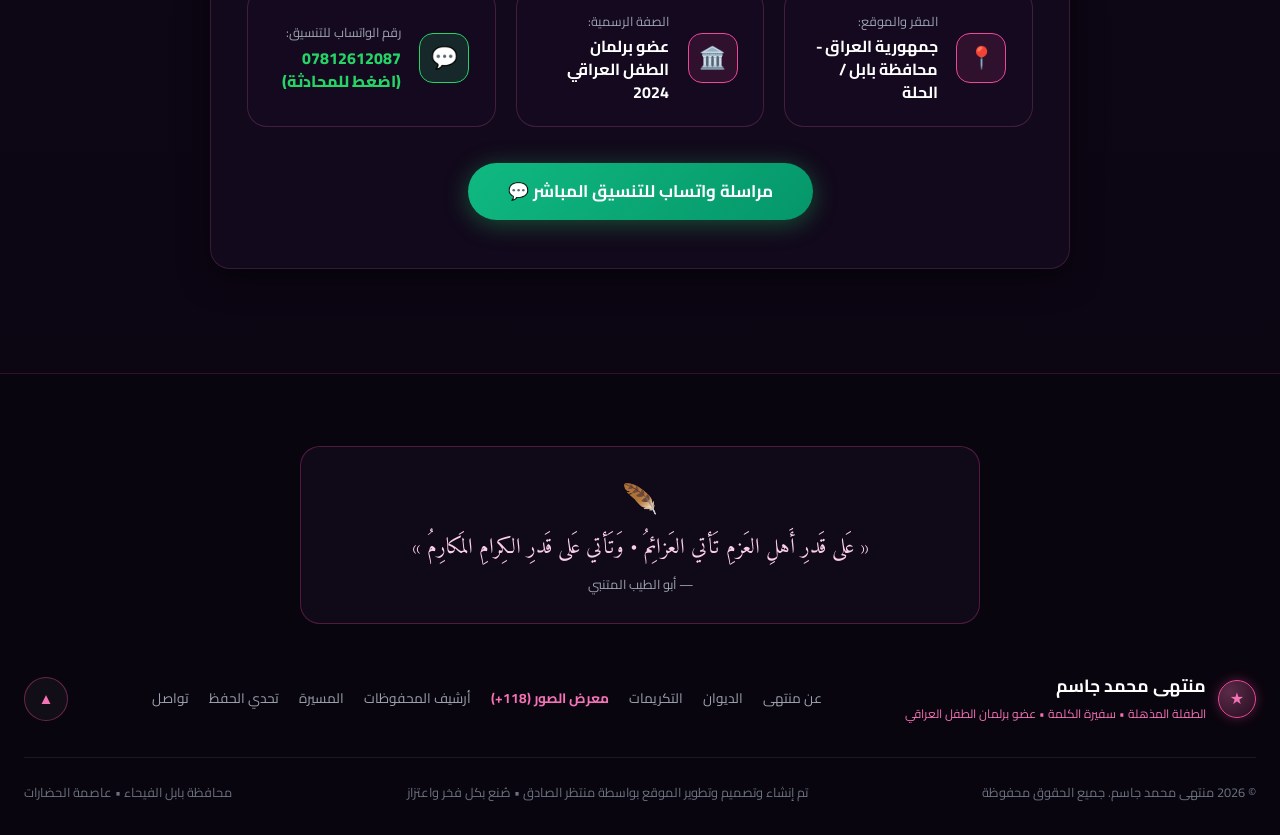
==== commit c2caa563: "Navbar polish: 3-lines menu at outer side, compact toggles pair, poetry archive CTA button" ====
--- a/index.html
+++ b/index.html
@@ -88,26 +88,21 @@
 
       <!-- Nav Actions (Theme Toggle, Language Toggle & Drawer) -->
       <div class="nav-actions">
-        <button id="mobile-menu-toggle" class="menu-toggle" aria-label="أقسام الموقع" data-i18n-title="nav_sections_btn">
-          <svg width="18" height="18" viewBox="0 0 24 24" fill="none" stroke="currentColor" stroke-width="2.2" stroke-linecap="round" stroke-linejoin="round">
-            <line x1="3" y1="12" x2="21" y2="12"></line>
-            <line x1="3" y1="6" x2="21" y2="6"></line>
-            <line x1="3" y1="18" x2="21" y2="18"></line>
-          </svg>
-          <span class="menu-toggle-label" data-i18n="nav_sections_btn">الأقسام</span>
-        </button>
         <div class="nav-toggles-pair">
-          <button id="lang-toggle-btn" class="nav-control-pill lang-btn" title="تبديل اللغة / Switch Language" data-i18n-title="lang_btn_title">
-            <span>🌐</span>
+          <button id="lang-toggle-btn" class="nav-control-pill lang-btn" title="تبديل اللغة / Switch Language" data-i18n-title="lang_btn_title" aria-label="تبديل اللغة">
             <span id="lang-label" data-i18n="lang_btn_text">EN</span>
           </button>
           <button id="theme-toggle-btn" class="nav-control-pill theme-btn" title="تبديل المظهر (نهاري / ليلي)" aria-label="تبديل الوضع النهاري والليلي">
             <span id="theme-icon">☀️</span>
           </button>
         </div>
-        <a href="gallery.html" class="nav-control-pill quick-gallery-pill" data-i18n="quick_gallery_cta">
-          معرض الصور (118+)
-        </a>
+        <button id="mobile-menu-toggle" class="menu-toggle" aria-label="أقسام الموقع" data-i18n-title="nav_sections_btn">
+          <svg width="20" height="20" viewBox="0 0 24 24" fill="none" stroke="currentColor" stroke-width="2.3" stroke-linecap="round" stroke-linejoin="round">
+            <line x1="3" y1="12" x2="21" y2="12"></line>
+            <line x1="3" y1="6" x2="21" y2="6"></line>
+            <line x1="3" y1="18" x2="21" y2="18"></line>
+          </svg>
+        </button>
       </div>
     </div>
 
@@ -421,6 +416,12 @@
         <h2 class="section-title" data-i18n="poetry_title">روائع الشعر العربي في <span class="pink-gradient-text">ذاكرة منتهى</span></h2>
         <div class="section-divider"></div>
         <p class="section-desc" data-i18n="poetry_desc">تحفظ أكثر من 950 بيتاً شعرياً فصيحاً مع الضبط التام للوزن ومخارج الحروف. استمع واقرأ نماذج من محفوظاتها الخالدة.</p>
+        <div class="poetry-archive-cta-wrapper">
+          <a href="memory.html" class="poetry-archive-btn">
+            <span class="poetry-archive-icon">📜</span>
+            <span data-i18n="poetry_to_memory_btn">استعراض أرشيف المحفوظات الشعري الشامل (54 نصاً) ←</span>
+          </a>
+        </div>
       </div>
 
       <!-- Toolbar: Categories, Search, Font Scaler -->
@@ -451,6 +452,14 @@
 
       <!-- Poems Render Grid -->
       <div class="poems-grid" id="poems-grid"></div>
+
+      <!-- Bottom Archive Button -->
+      <div class="poetry-archive-bottom-cta">
+        <a href="memory.html" class="poetry-archive-btn">
+          <span class="poetry-archive-icon">📜</span>
+          <span data-i18n="poetry_to_memory_btn">استعراض أرشيف المحفوظات الشعري الشامل (54 نصاً) ←</span>
+        </a>
+      </div>
     </div>
   </section>
 
--- a/css/style.css
+++ b/css/style.css
@@ -526,15 +526,16 @@
   background: rgba(236, 72, 153, 0.14);
   border: 1px solid rgba(236, 72, 153, 0.42);
   color: #fff;
-  height: 34px;
+  height: 32px;
+  min-width: 42px;
   padding: 0 0.55rem;
-  font-size: 0.78rem;
+  font-size: 0.75rem;
   font-weight: 800;
   letter-spacing: 0.04em;
   display: inline-flex;
   align-items: center;
   justify-content: center;
-  gap: 0.25rem;
+  gap: 0.2rem;
   border-radius: 9999px;
   cursor: pointer;
   transition: all var(--transition-fast);
@@ -552,10 +553,10 @@
   background: rgba(255, 255, 255, 0.08);
   border: 1px solid rgba(244, 114, 182, 0.35);
   color: #fff;
-  width: 34px;
-  height: 34px;
+  width: 32px;
+  height: 32px;
   padding: 0;
-  font-size: 0.95rem;
+  font-size: 0.9rem;
   line-height: 1;
   display: inline-flex;
   align-items: center;
@@ -570,6 +571,40 @@
   background: rgba(236, 72, 153, 0.25);
   border-color: var(--pink-light);
   transform: translateY(-1px);
+}
+
+/* Menu Toggle Button - 3 Lines Hamburger Only, on the Outer Edge */
+.menu-toggle {
+  display: inline-flex;
+  align-items: center;
+  justify-content: center;
+  width: 34px;
+  height: 34px;
+  padding: 0;
+  border-radius: 50%;
+  background: rgba(255, 255, 255, 0.08);
+  border: 1px solid rgba(244, 114, 182, 0.35);
+  color: #ffffff;
+  cursor: pointer;
+  transition: all var(--transition-fast);
+  flex-shrink: 0;
+  line-height: 1;
+}
+
+.menu-toggle:hover {
+  background: var(--pink-primary);
+  color: #fff;
+  border-color: var(--pink-primary);
+  transform: translateY(-1px);
+  box-shadow: 0 4px 15px rgba(236, 72, 153, 0.45);
+}
+
+.menu-toggle:active {
+  transform: scale(0.95);
+}
+
+.menu-toggle svg {
+  flex-shrink: 0;
 }
 
 /* Share Buttons on Cards */
@@ -614,53 +649,62 @@
   }
 }
 
-/* Menu Toggle Button - High Craft Capsule for Mobile */
-.menu-toggle {
-  display: none;
-  align-items: center;
-  justify-content: center;
-  gap: 0.4rem;
-  height: 35px;
-  padding: 0.35rem 0.85rem;
-  border-radius: 9999px;
-  background: linear-gradient(135deg, rgba(236, 72, 153, 0.32), rgba(219, 39, 119, 0.22));
+/* Poetry Archive CTA Button (In Poetry Section) */
+.poetry-archive-cta-wrapper {
+  margin-top: 1.25rem;
+}
+
+.poetry-archive-bottom-cta {
+  text-align: center;
+  margin-top: 2.25rem;
+}
+
+.poetry-archive-btn {
+  display: inline-flex;
+  align-items: center;
+  gap: 0.55rem;
+  background: linear-gradient(135deg, rgba(236, 72, 153, 0.25), rgba(219, 39, 119, 0.15));
   border: 1.5px solid var(--pink-primary);
   color: #ffffff;
-  font-family: inherit;
-  font-size: 0.82rem;
+  padding: 0.65rem 1.4rem;
+  border-radius: 9999px;
+  font-size: 0.88rem;
   font-weight: 700;
-  cursor: pointer;
+  text-decoration: none;
   transition: all var(--transition-fast);
-  box-shadow: 0 0 14px rgba(236, 72, 153, 0.35);
-  white-space: nowrap;
-  flex-shrink: 0;
-}
-
-.menu-toggle:hover {
+  box-shadow: 0 4px 16px rgba(236, 72, 153, 0.25);
+}
+
+.poetry-archive-btn:hover {
   background: var(--pink-primary);
-  color: #fff;
-  border-color: var(--pink-primary);
-  transform: translateY(-1px);
-  box-shadow: 0 4px 15px rgba(236, 72, 153, 0.5);
-}
-
-.menu-toggle:active {
-  transform: scale(0.96);
-}
-
-.menu-toggle svg {
-  flex-shrink: 0;
-}
-
-.menu-toggle-label {
-  display: inline-block;
-  line-height: 1;
+  color: #ffffff;
+  transform: translateY(-2px);
+  box-shadow: 0 6px 22px rgba(236, 72, 153, 0.45);
+}
+
+.poetry-archive-btn:active {
+  transform: scale(0.97);
+}
+
+.poetry-archive-icon {
+  font-size: 1.1rem;
+}
+
+body.light-mode .poetry-archive-btn,
+[data-theme="light"] .poetry-archive-btn {
+  background: #ffe4e6;
+  border-color: #e11d48;
+  color: #9f1239;
+  box-shadow: 0 4px 14px rgba(225, 29, 72, 0.15);
+}
+
+body.light-mode .poetry-archive-btn:hover,
+[data-theme="light"] .poetry-archive-btn:hover {
+  background: #e11d48;
+  color: #ffffff;
 }
 
 @media (max-width: 991px) {
-  .menu-toggle {
-    display: inline-flex;
-  }
 
   .navbar {
     padding: 0.5rem 0.65rem;
@@ -684,17 +728,18 @@
   }
 
   .lang-btn {
-    height: 34px;
-    padding: 0 0.5rem;
-    font-size: 0.74rem;
-    gap: 0.2rem;
+    height: 32px;
+    min-width: 42px;
+    padding: 0 0.45rem;
+    font-size: 0.72rem;
+    gap: 0.15rem;
   }
 
   .theme-btn {
     padding: 0;
-    font-size: 0.95rem;
-    width: 34px;
-    height: 34px;
+    font-size: 0.9rem;
+    width: 32px;
+    height: 32px;
     display: inline-flex;
     align-items: center;
     justify-content: center;
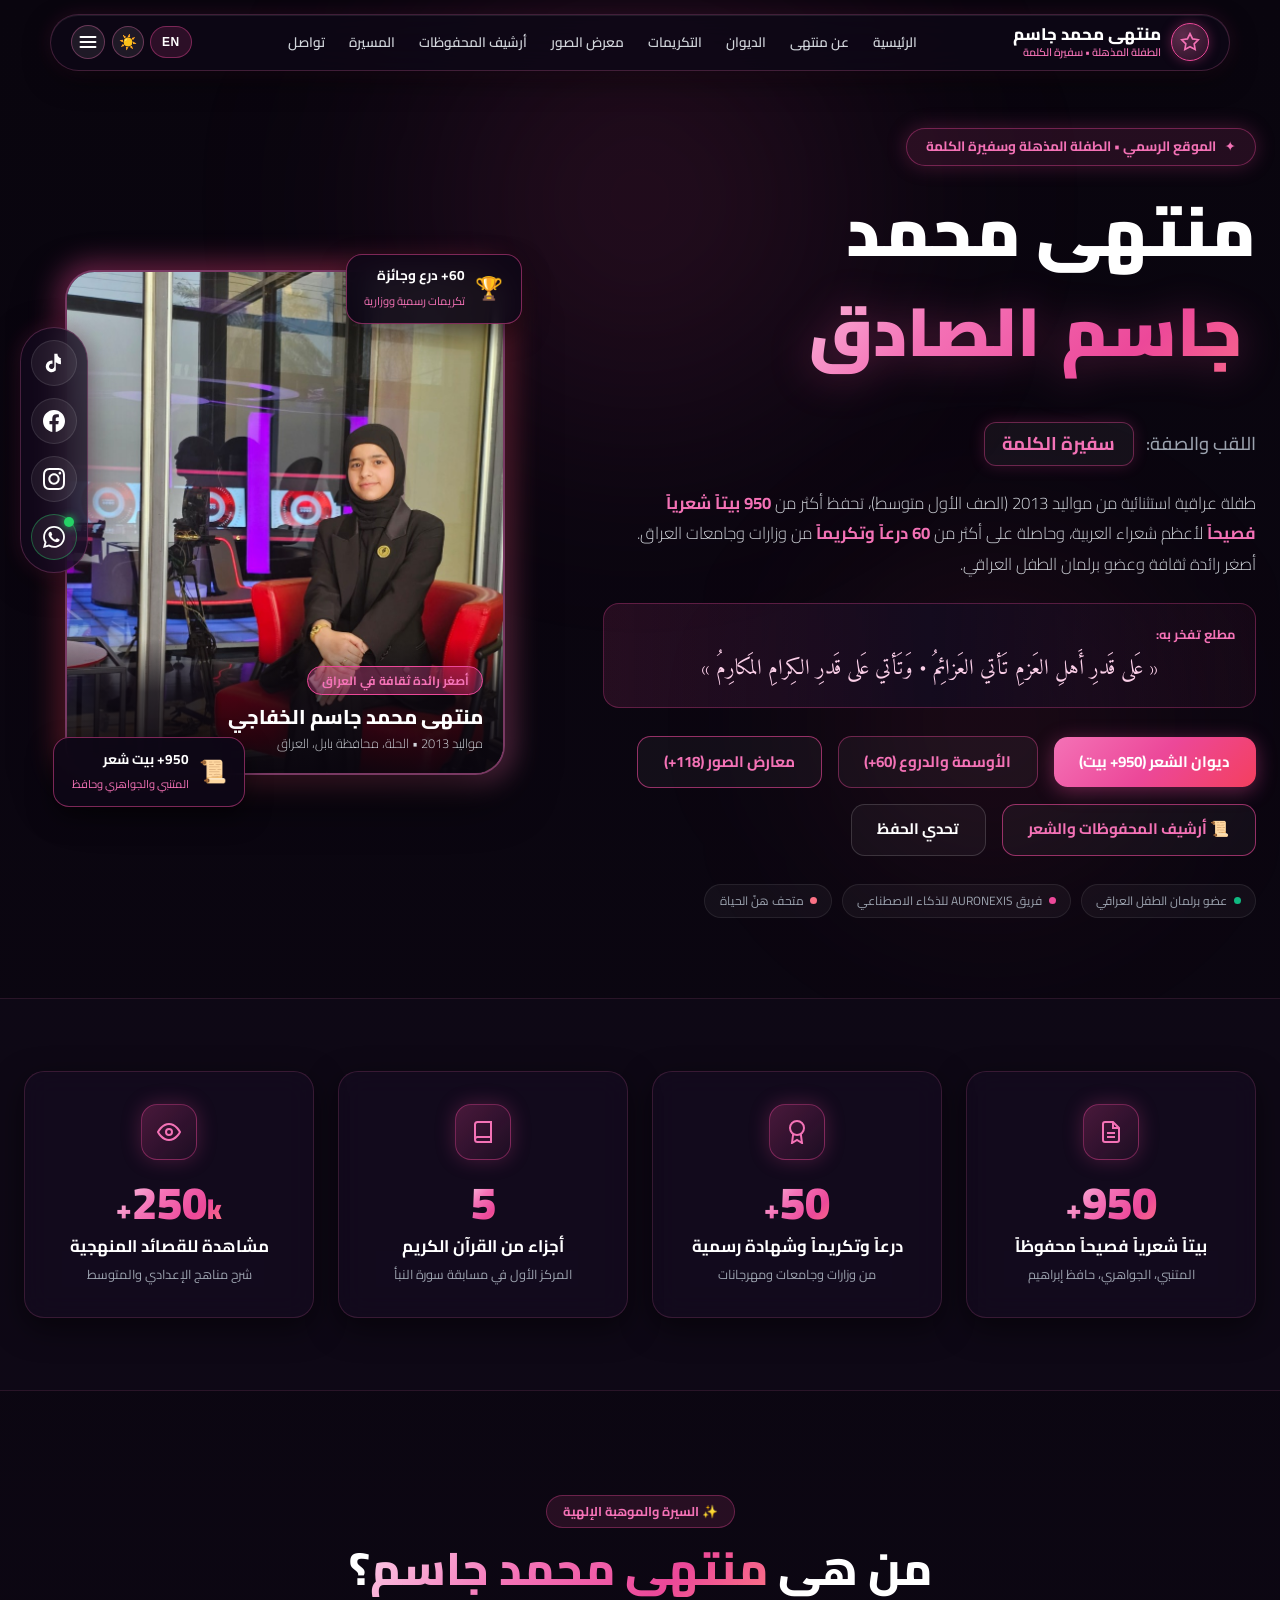
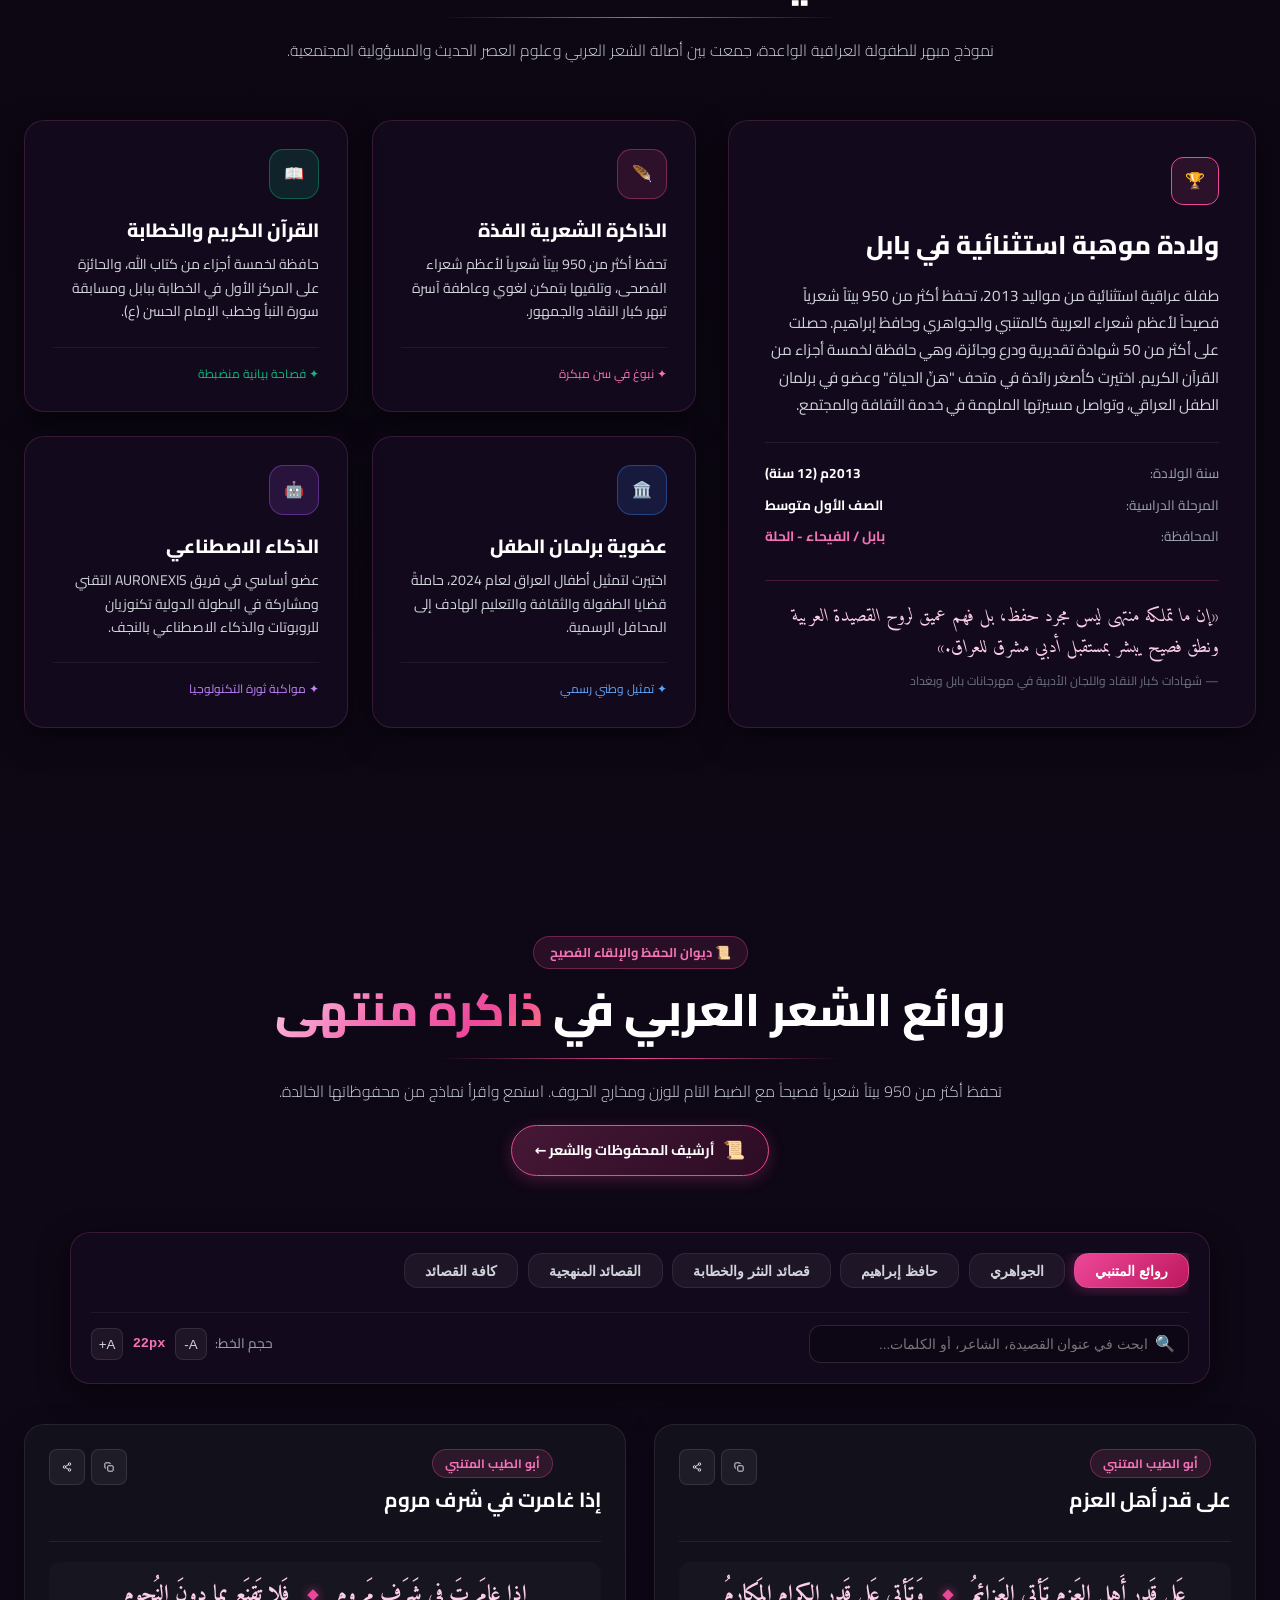
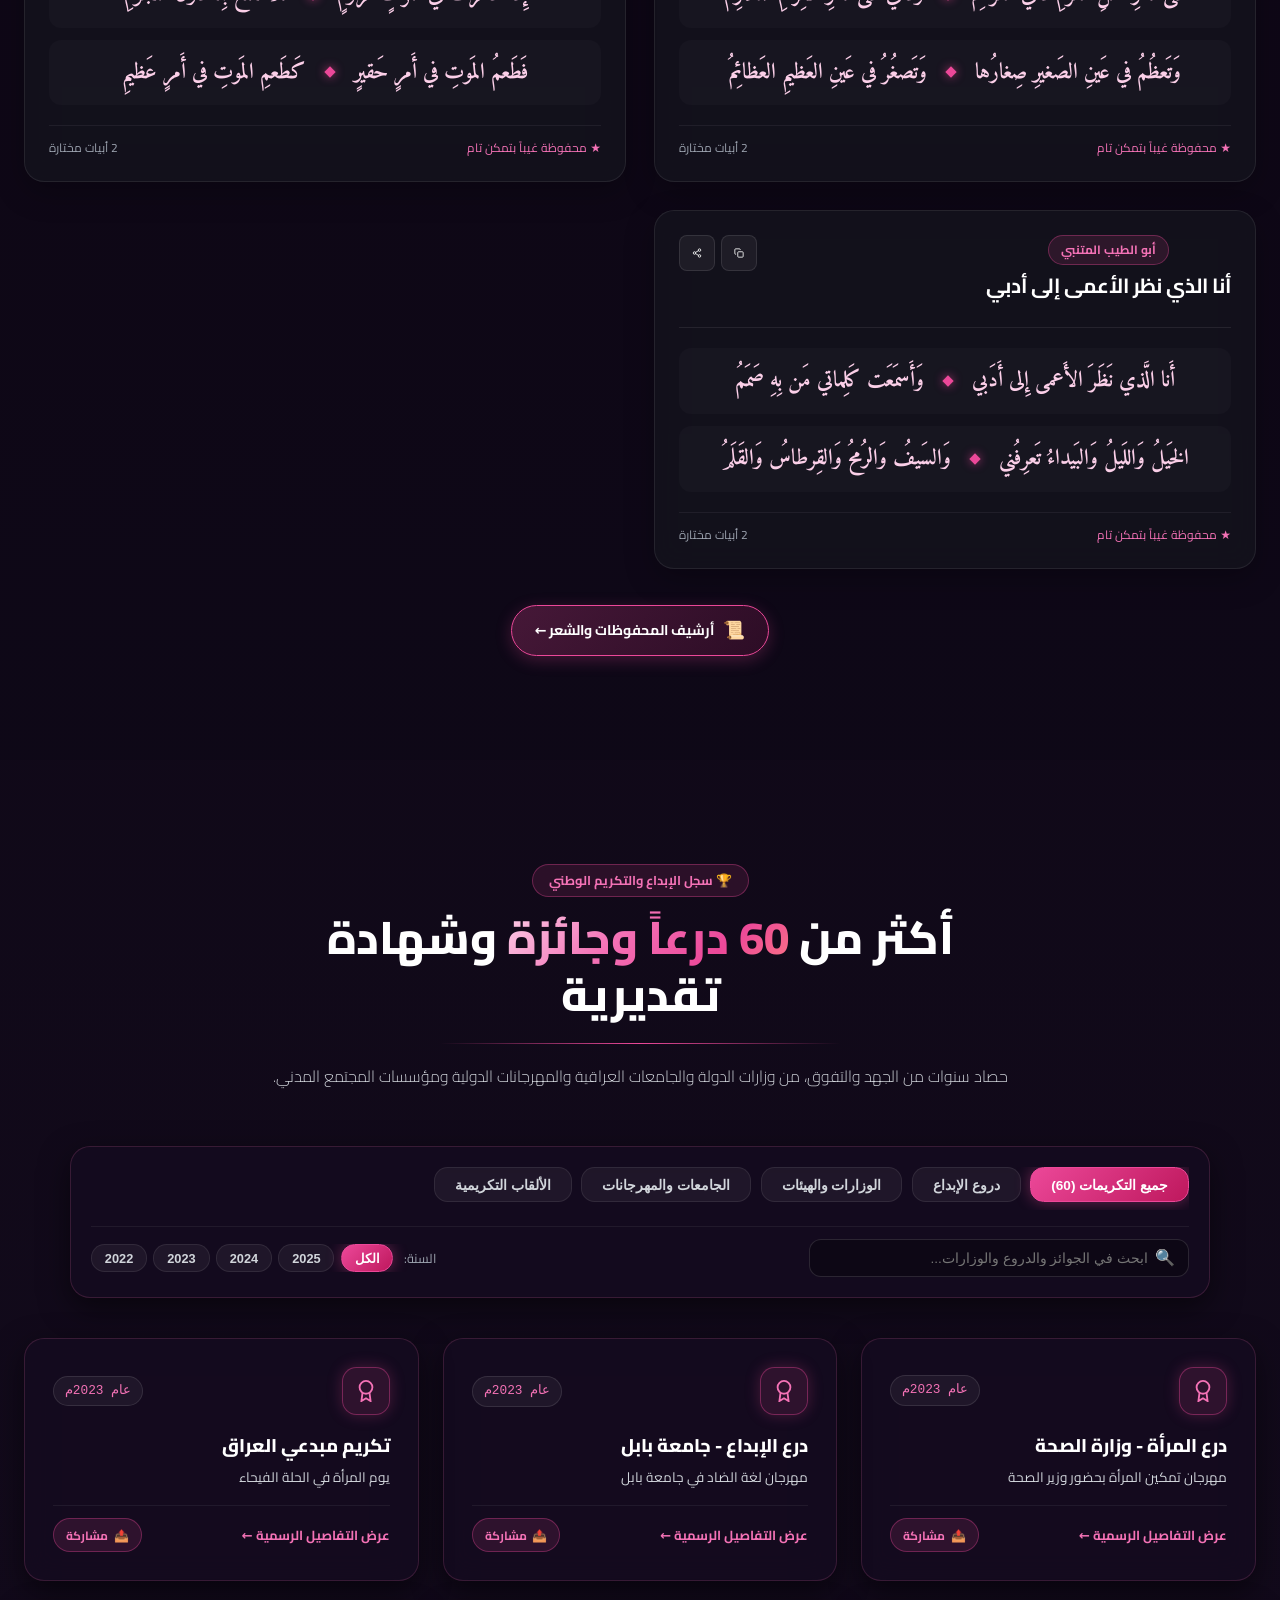
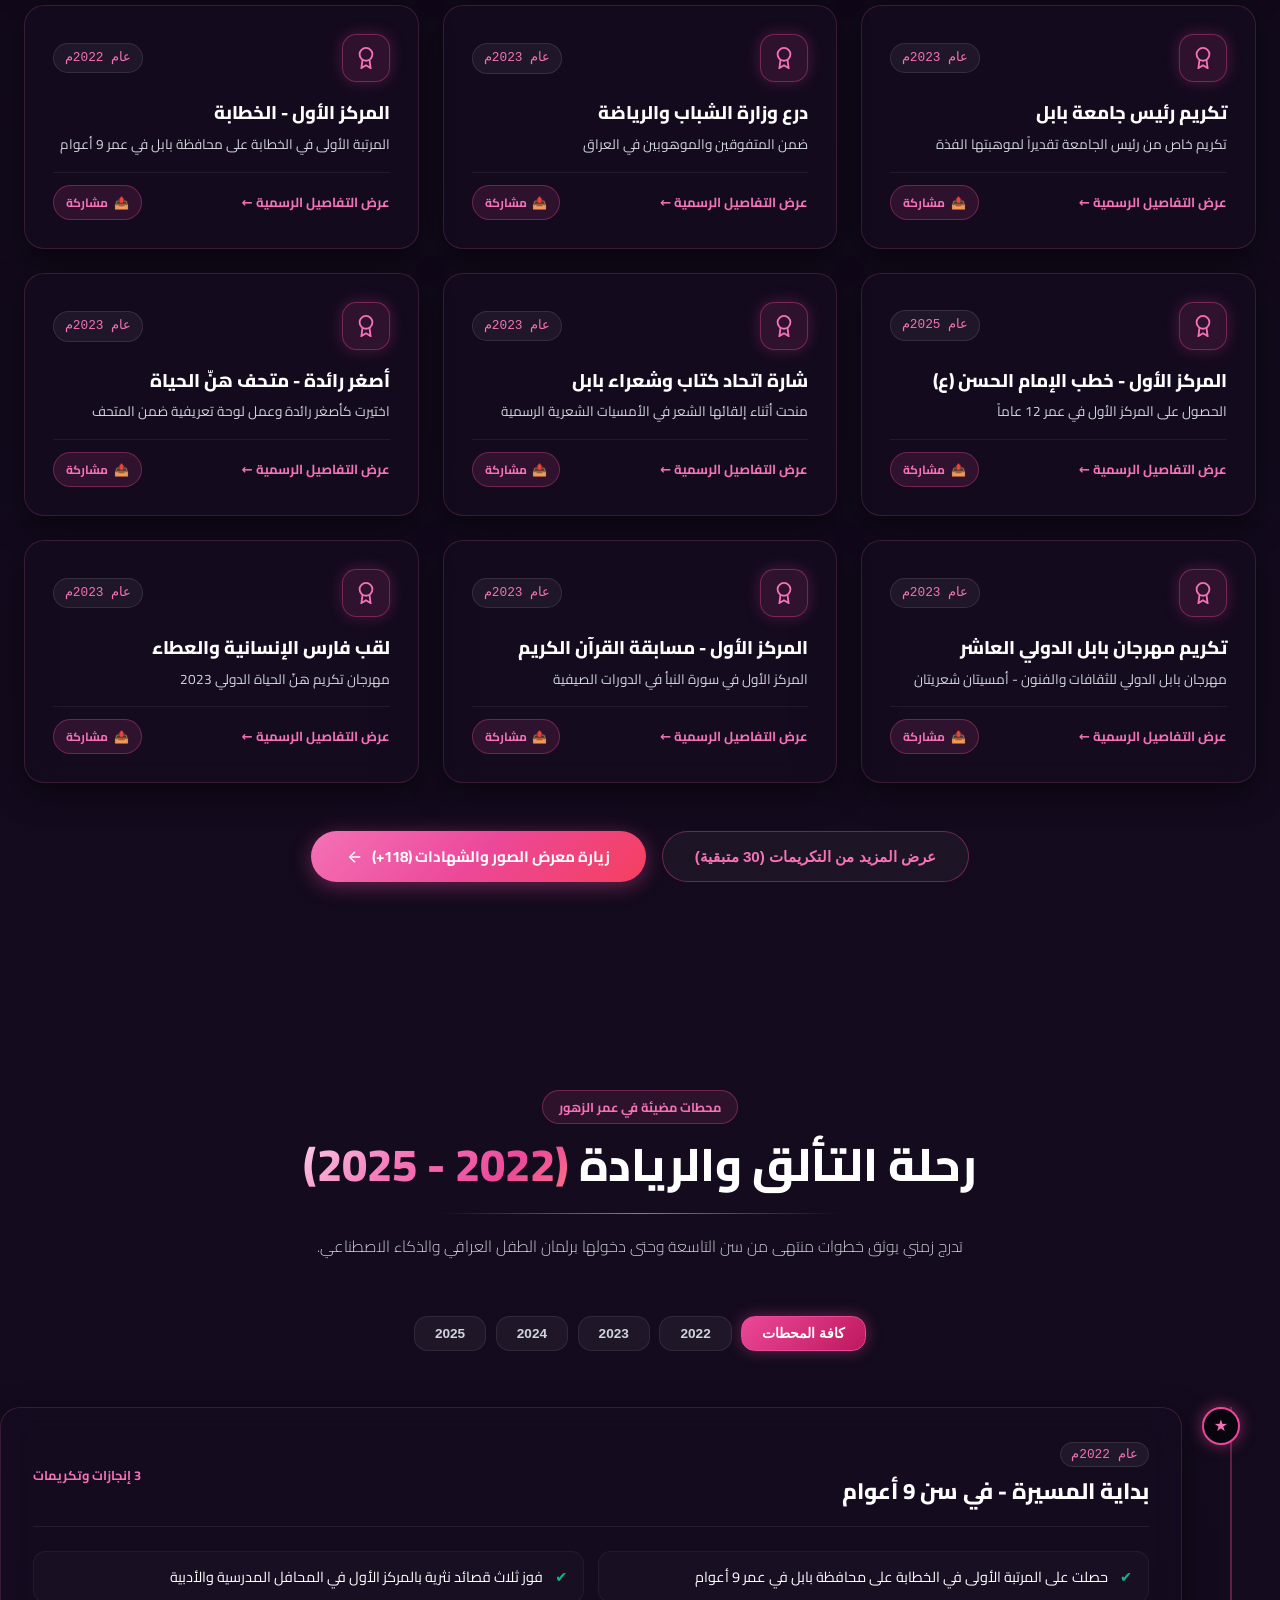
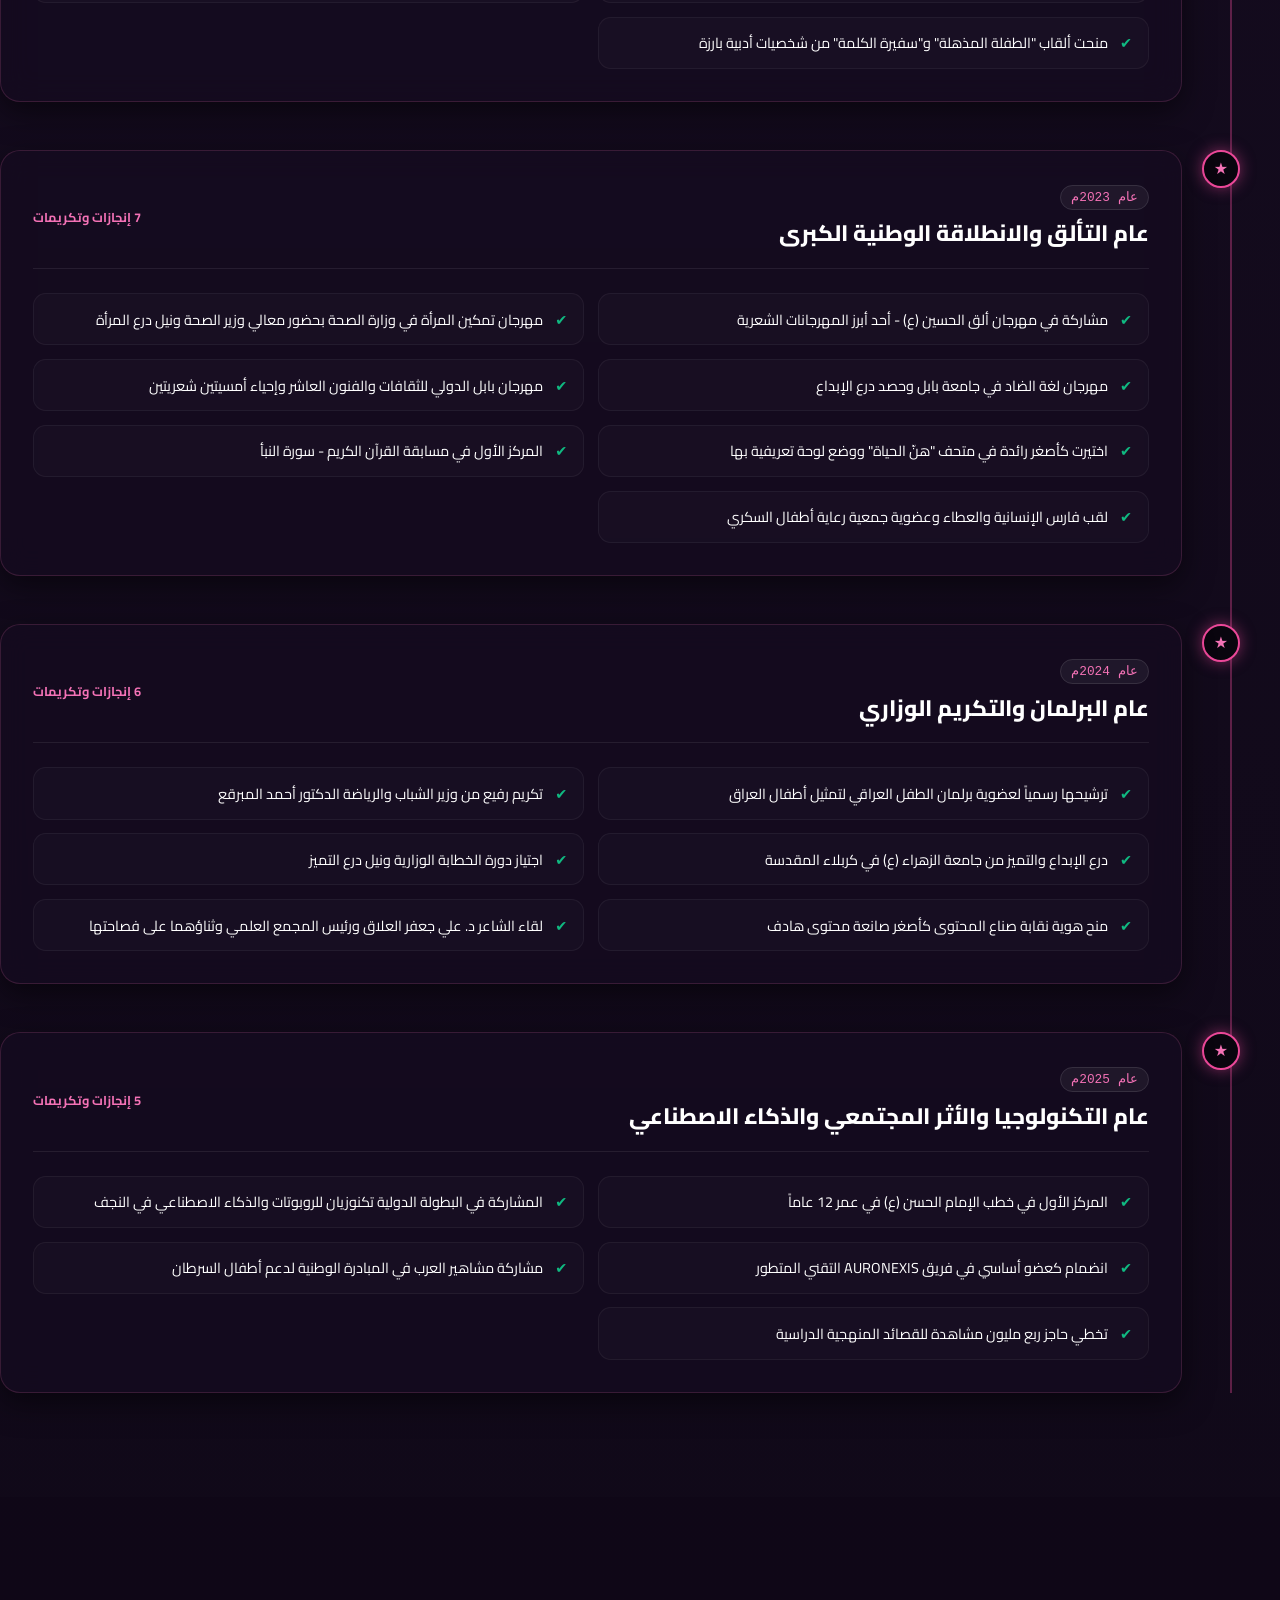
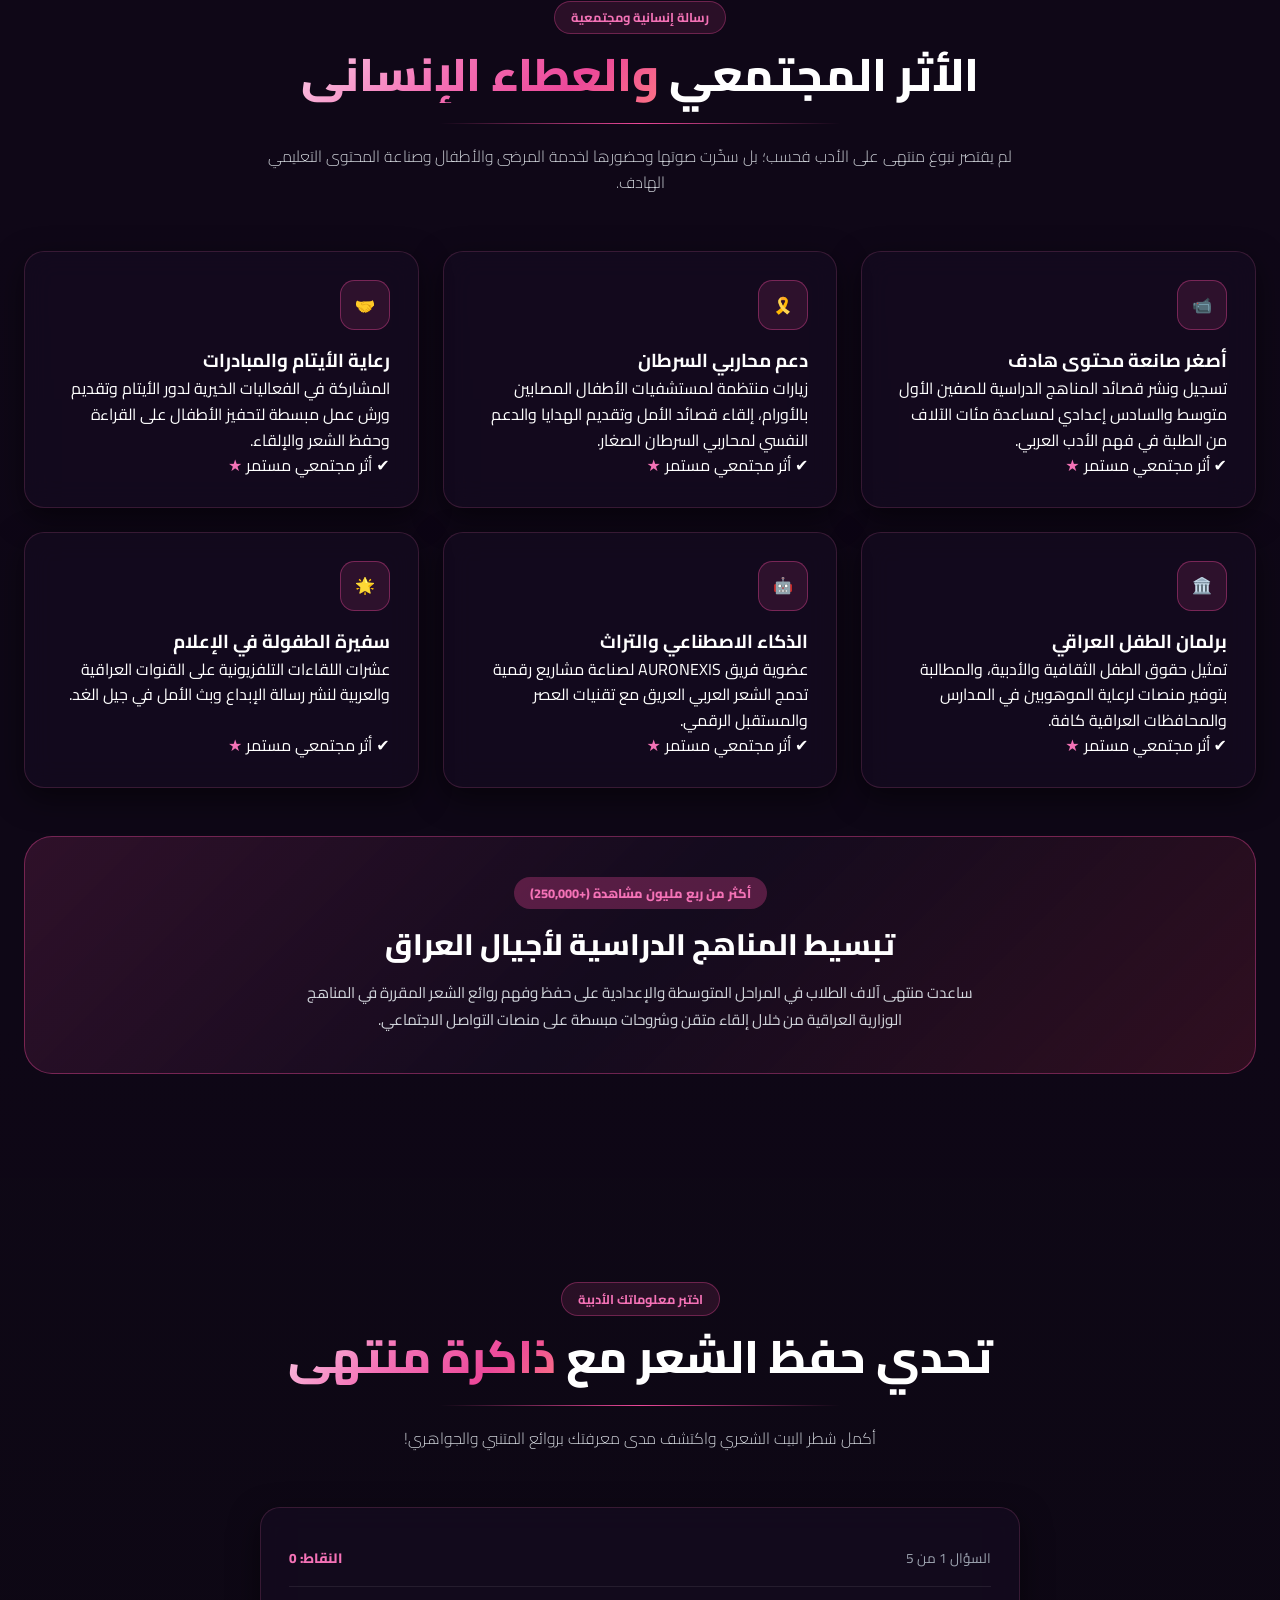
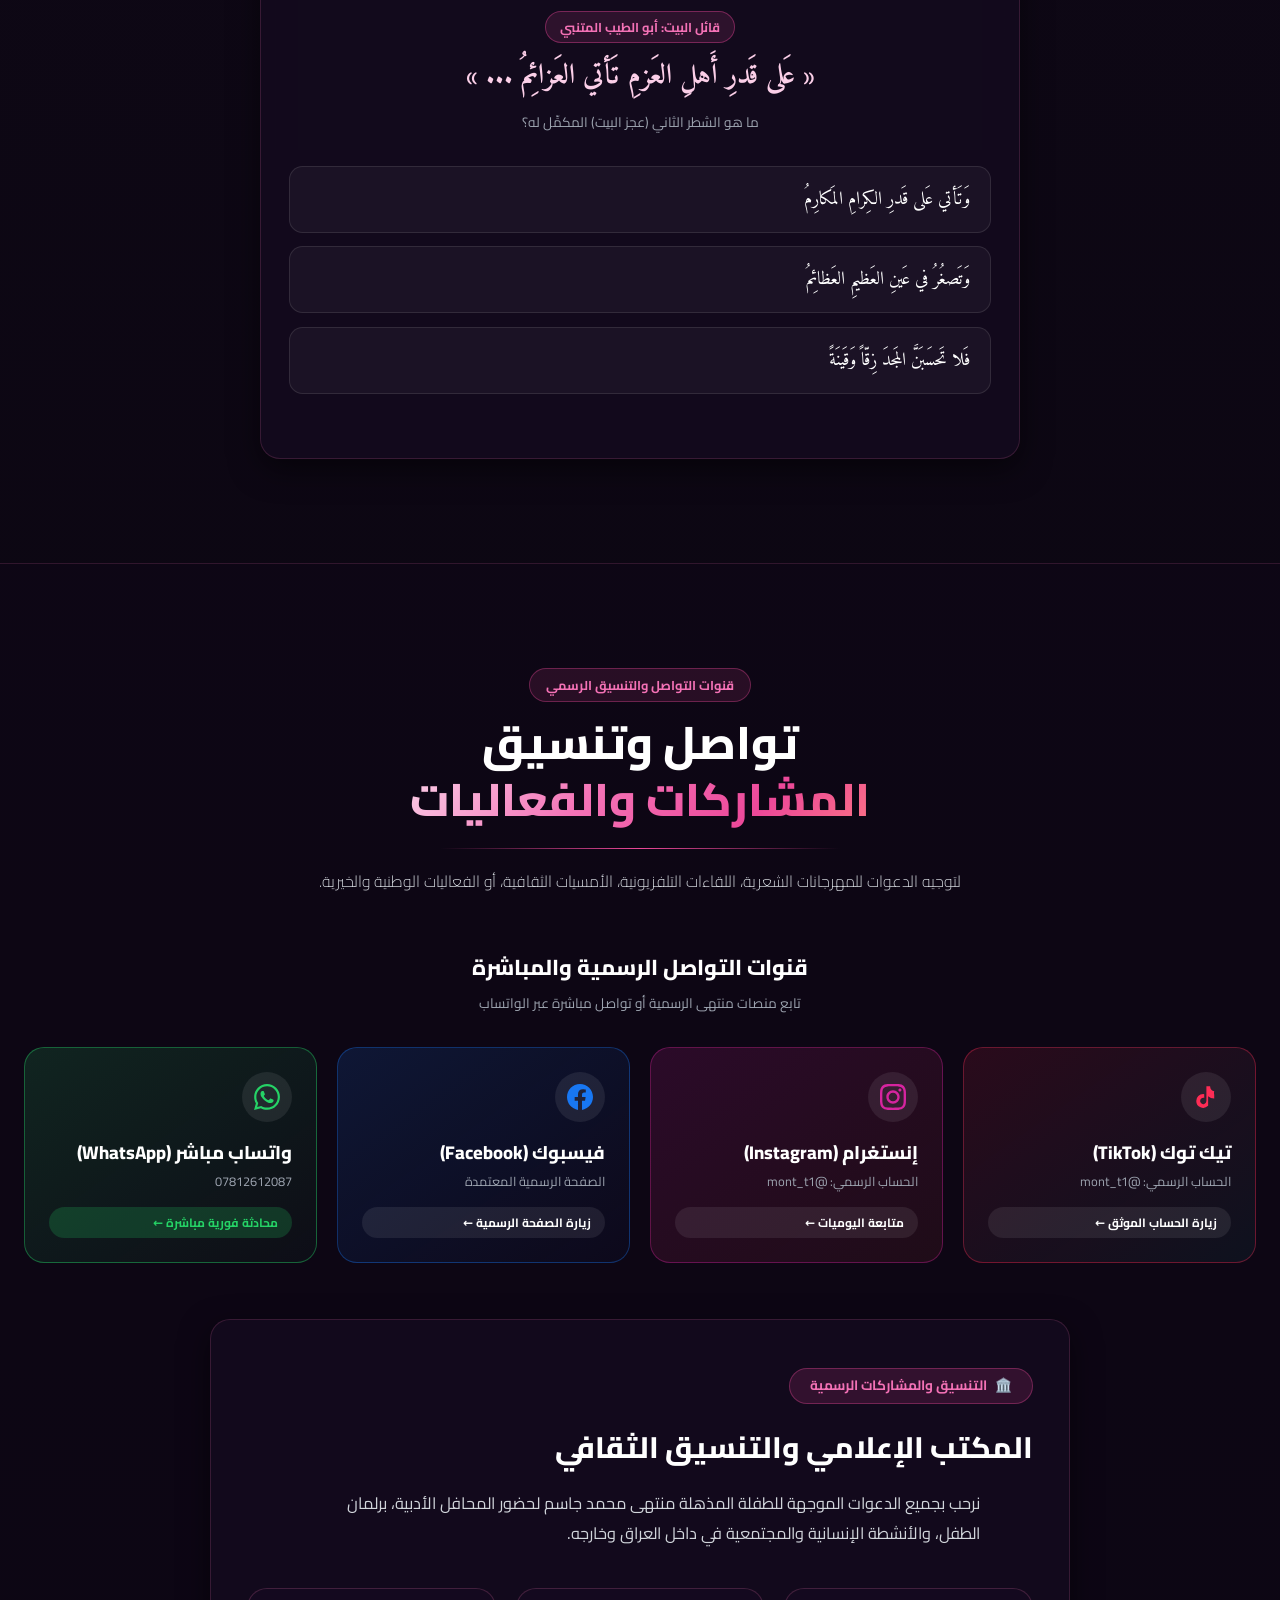
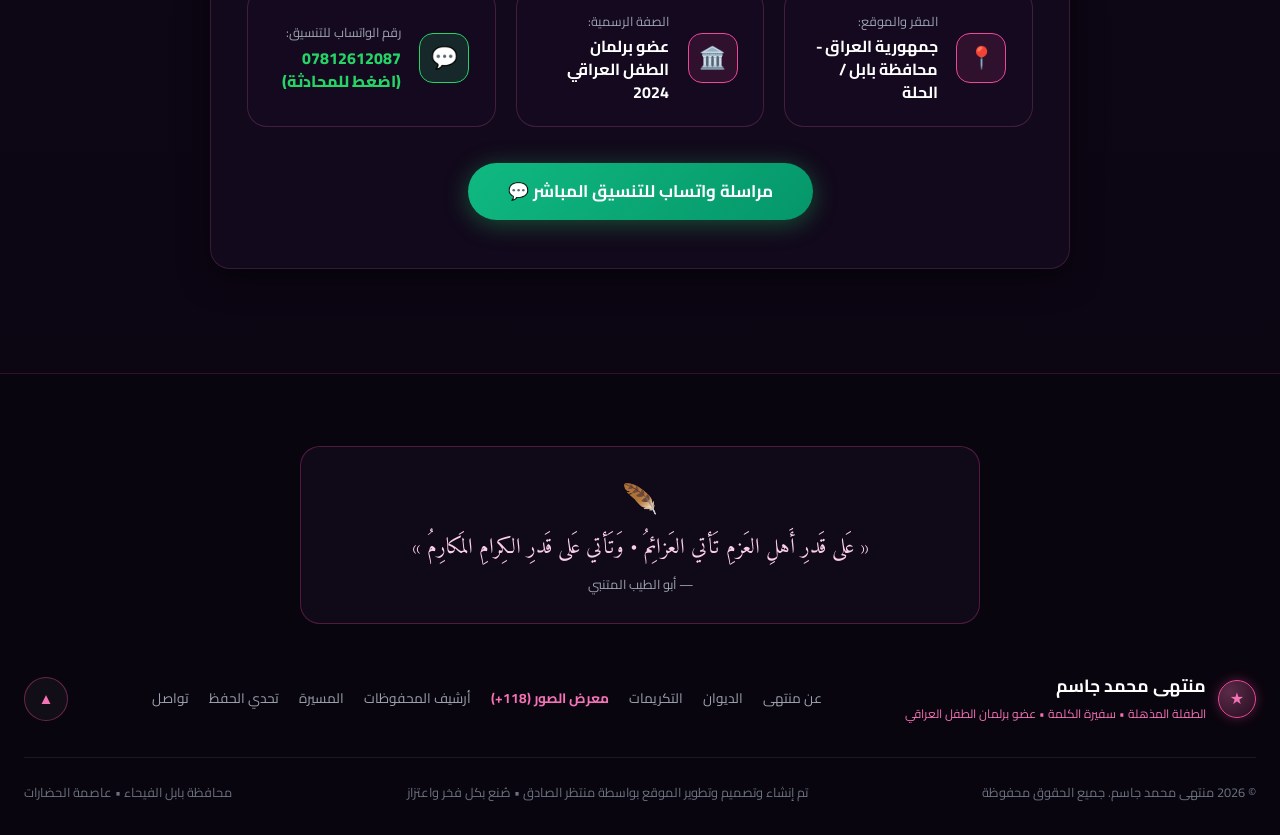
==== commit 947e9ded: "Update memory archive button label to 'أرشيف المحفوظات والشعر' without numbers" ====
--- a/index.html
+++ b/index.html
@@ -190,7 +190,7 @@
             <span data-i18n="hero_btn_gallery">🖼️ معارض الصور (118+)</span>
           </a>
           <a href="memory.html" class="btn btn-outline" style="border-color: rgba(236,72,153,0.6);">
-            <span data-i18n="hero_btn_memory">📜 أرشيف المحفوظات (54 نصاً)</span>
+            <span data-i18n="hero_btn_memory">📜 أرشيف المحفوظات والشعر</span>
           </a>
           <a href="#quiz" class="btn btn-outline" style="border-color: rgba(255,255,255,0.15); color: #fff;">
             <span data-i18n="hero_btn_quiz">★ تحدي الحفظ</span>
@@ -419,7 +419,7 @@
         <div class="poetry-archive-cta-wrapper">
           <a href="memory.html" class="poetry-archive-btn">
             <span class="poetry-archive-icon">📜</span>
-            <span data-i18n="poetry_to_memory_btn">استعراض أرشيف المحفوظات الشعري الشامل (54 نصاً) ←</span>
+            <span data-i18n="poetry_to_memory_btn">أرشيف المحفوظات والشعر ←</span>
           </a>
         </div>
       </div>
@@ -457,7 +457,7 @@
       <div class="poetry-archive-bottom-cta">
         <a href="memory.html" class="poetry-archive-btn">
           <span class="poetry-archive-icon">📜</span>
-          <span data-i18n="poetry_to_memory_btn">استعراض أرشيف المحفوظات الشعري الشامل (54 نصاً) ←</span>
+          <span data-i18n="poetry_to_memory_btn">أرشيف المحفوظات والشعر ←</span>
         </a>
       </div>
     </div>
